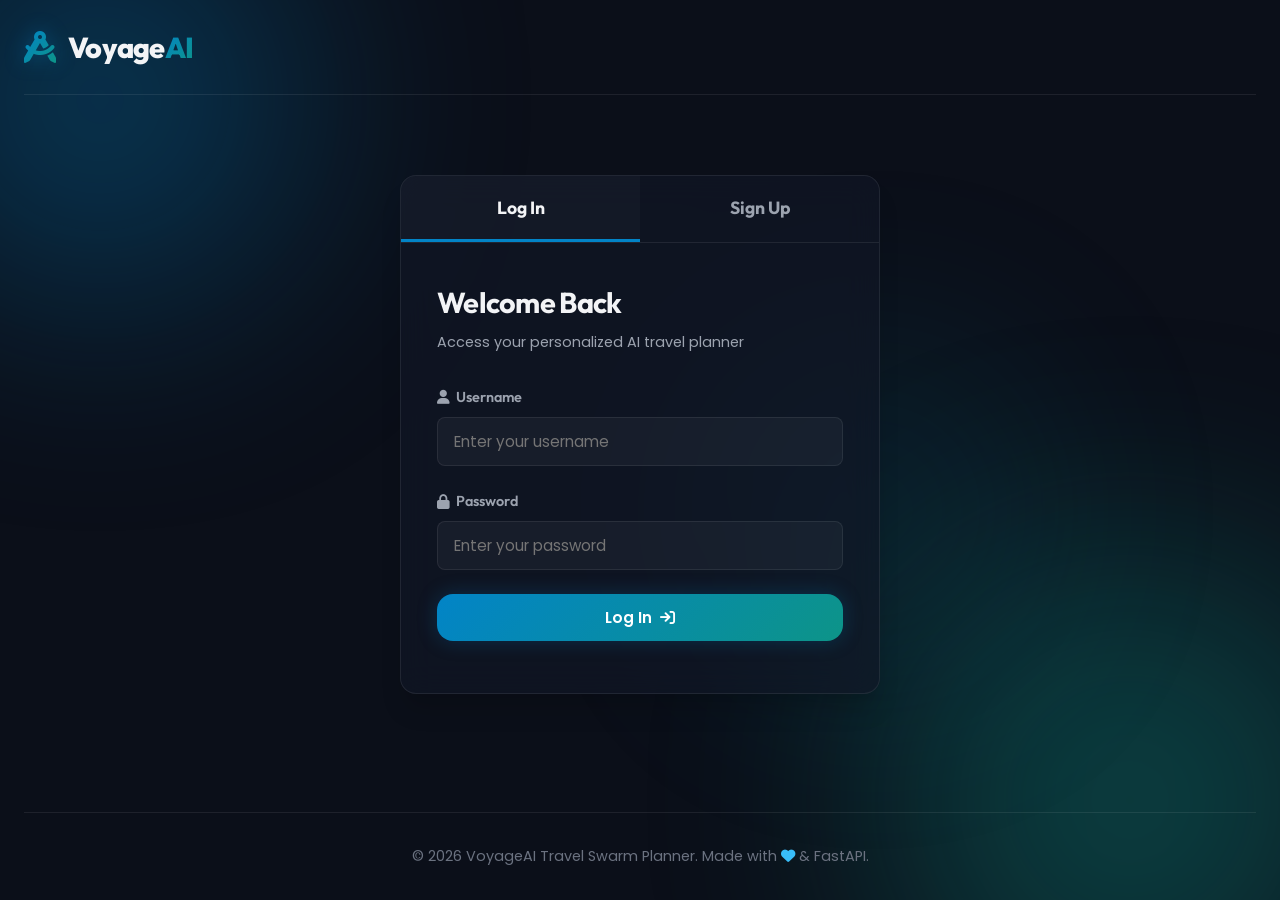
==== frontend/index.html @ 26e3f233 "Initial commit" ====
<!DOCTYPE html>
<html lang="en">
<head>
    <meta charset="UTF-8">
    <meta name="viewport" content="width=device-width, initial-scale=1.0">
    <title>AI Multi-Agent Travel Planner</title>
    <!-- Google Fonts -->
    <link rel="preconnect" href="https://fonts.googleapis.com">
    <link rel="preconnect" href="https://fonts.gstatic.com" crossorigin>
    <link href="https://fonts.googleapis.com/css2?family=Outfit:wght@300;400;500;600;700;800&family=Poppins:wght@300;400;500;600;700&display=swap" rel="stylesheet">
    <!-- FontAwesome for Premium Icons -->
    <link rel="stylesheet" href="https://cdnjs.cloudflare.com/ajax/libs/font-awesome/6.4.0/css/all.min.css">
    <!-- Custom CSS -->
    <link rel="stylesheet" href="style.css">
</head>
<body>
    <!-- Background Gradient Blurs -->
    <div class="bg-blur bg-blur-1"></div>
    <div class="bg-blur bg-blur-2"></div>
    <div class="bg-blur bg-blur-3"></div>

    <!-- Main Container -->
    <div class="app-container">
        <!-- Header -->
        <header class="app-header">
            <div class="logo">
                <i class="fa-solid fa-compass-drafting logo-icon"></i>
                <h1>Voyage<span>AI</span></h1>
            </div>
            <div class="user-profile" id="userProfile" style="display: none;">
                <span class="user-badge"><i class="fa-solid fa-user"></i> <span id="usernameDisplay">User</span></span>
                <button id="logoutBtn" class="btn btn-icon btn-logout" title="Log Out">
                    <i class="fa-solid fa-right-from-bracket"></i>
                </button>
            </div>
        </header>

        <!-- Dynamic Content Area -->
        <main class="app-main">
            <!-- ================= AUTH SCREEN ================= -->
            <section id="authSection" class="auth-card glass-panel">
                <div class="auth-header">
                    <div class="auth-tabs">
                        <button class="auth-tab active" data-tab="loginTab">Log In</button>
                        <button class="auth-tab" data-tab="signupTab">Sign Up</button>
                    </div>
                </div>

                <div class="auth-body">
                    <!-- Login Form -->
                    <form id="loginForm" class="auth-form active-form">
                        <h2>Welcome Back</h2>
                        <p>Access your personalized AI travel planner</p>
                        
                        <div class="form-group">
                            <label for="loginUsername"><i class="fa-solid fa-user"></i> Username</label>
                            <input type="text" id="loginUsername" required placeholder="Enter your username">
                        </div>
                        
                        <div class="form-group">
                            <label for="loginPassword"><i class="fa-solid fa-lock"></i> Password</label>
                            <input type="password" id="loginPassword" required placeholder="Enter your password">
                        </div>
                        
                        <button type="submit" class="btn btn-primary btn-block">
                            <span>Log In</span> <i class="fa-solid fa-arrow-right-to-bracket"></i>
                        </button>
                        <div class="auth-error" id="loginError"></div>
                    </form>

                    <!-- Signup Form -->
                    <form id="signupForm" class="auth-form">
                        <h2>Create Account</h2>
                        <p>Start generating smart multi-agent itineraries</p>
                        
                        <div class="form-group">
                            <label for="signupUsername"><i class="fa-solid fa-user"></i> Username</label>
                            <input type="text" id="signupUsername" required placeholder="Choose a username">
                        </div>
                        
                        <div class="form-group">
                            <label for="signupEmail"><i class="fa-solid fa-envelope"></i> Email Address</label>
                            <input type="email" id="signupEmail" required placeholder="you@example.com">
                        </div>
                        
                        <div class="form-group">
                            <label for="signupPassword"><i class="fa-solid fa-lock"></i> Password</label>
                            <input type="password" id="signupPassword" required placeholder="Create a strong password">
                        </div>
                        
                        <button type="submit" class="btn btn-secondary btn-block">
                            <span>Sign Up</span> <i class="fa-solid fa-user-plus"></i>
                        </button>
                        <div class="auth-error" id="signupError"></div>
                        <div class="auth-success" id="signupSuccess"></div>
                    </form>
                </div>
            </section>

            <!-- ================= DASHBOARD SCREEN ================= -->
            <section id="dashboardSection" class="dashboard-view" style="display: none;">
                <div class="dashboard-header">
                    <div>
                        <h2>Your Travel Dashboard</h2>
                        <p>Manage and explore your AI-planned trips</p>
                    </div>
                    <button id="newTripBtn" class="btn btn-primary">
                        <i class="fa-solid fa-plus"></i> Plan New Trip
                    </button>
                </div>

                <div class="trips-container">
                    <h3>Recent Trips</h3>
                    <div id="tripsList" class="trips-grid">
                        <!-- Dynamic Trip Cards will load here -->
                    </div>
                    <!-- Empty State -->
                    <div id="emptyState" class="empty-state glass-panel" style="display: none;">
                        <i class="fa-solid fa-map-location-dot empty-icon"></i>
                        <h4>No trips planned yet</h4>
                        <p>Create your first multi-agent travel plan in seconds.</p>
                        <button id="emptyStateBtn" class="btn btn-primary">Start Planning</button>
                    </div>
                </div>
            </section>

            <!-- ================= TRIP WIZARD FORM ================= -->
            <section id="wizardSection" class="wizard-view glass-panel" style="display: none;">
                <div class="wizard-header">
                    <button id="backToDashboardBtn" class="btn-back"><i class="fa-solid fa-arrow-left"></i> Back</button>
                    <h2>Design Your Perfect Trip</h2>
                    <p>Provide your details to trigger the Multi-Agent planning swarm</p>
                </div>

                <form id="tripForm" class="wizard-form">
                    <div class="form-row">
                        <div class="form-group col">
                            <label for="tripSource"><i class="fa-solid fa-plane-departure"></i> Source City</label>
                            <input type="text" id="tripSource" required placeholder="e.g. Hyderabad, New Delhi">
                        </div>
                        <div class="form-group col">
                            <label for="tripDestination"><i class="fa-solid fa-plane-arrival"></i> Destination City</label>
                            <input type="text" id="tripDestination" required placeholder="e.g. Goa, Paris, Tokyo">
                        </div>
                    </div>

                    <div class="form-row">
                        <div class="form-group col">
                            <label for="tripDate"><i class="fa-solid fa-calendar-days"></i> Departure Date</label>
                            <input type="date" id="tripDate" required min="2026-06-17">
                        </div>
                        <div class="form-group col">
                            <label for="tripDays"><i class="fa-solid fa-clock"></i> Duration (Days)</label>
                            <input type="number" id="tripDays" required min="1" max="30" value="3">
                        </div>
                    </div>

                    <div class="form-group">
                        <label for="tripBudget"><i class="fa-solid fa-indian-rupee-sign"></i> Total Budget (INR / USD)</label>
                        <input type="number" id="tripBudget" required min="1000" placeholder="e.g. 30000" value="25000">
                    </div>

                    <div class="form-group">
                        <label><i class="fa-solid fa-heart"></i> Travel Preferences</label>
                        <div class="chips-container" id="preferencesChips">
                            <div class="chip" data-val="Beaches">Beaches</div>
                            <div class="chip" data-val="Adventure">Adventure</div>
                            <div class="chip" data-val="Culture">Culture</div>
                            <div class="chip" data-val="Food">Food & Dining</div>
                            <div class="chip" data-val="Nature">Nature & Wildlife</div>
                            <div class="chip" data-val="Shopping">Shopping</div>
                            <div class="chip" data-val="Nightlife">Nightlife</div>
                            <div class="chip" data-val="Relaxation">Relaxation</div>
                            <div class="chip" data-val="History">History & Heritage</div>
                        </div>
                    </div>

                    <div class="form-group">
                        <label for="tripRequirements"><i class="fa-solid fa-circle-info"></i> Special Requests / Notes</label>
                        <textarea id="tripRequirements" rows="3" placeholder="e.g. Vegeterian food, near beach resort, child-friendly activities..."></textarea>
                    </div>

                    <button type="submit" class="btn btn-primary btn-block btn-lg">
                        <i class="fa-solid fa-wand-magic-sparkles"></i> Generate AI Plan
                    </button>
                </form>
            </section>

            <!-- ================= LOADING OVERLAY ================= -->
            <div id="loadingSection" class="loading-overlay" style="display: none;">
                <div class="loading-card glass-panel">
                    <div class="spinner-container">
                        <div class="spinner"></div>
                        <i class="fa-solid fa-brain brain-pulse"></i>
                    </div>
                    <h3 id="loadingTitle">Deploying AI Agents...</h3>
                    <p id="loadingDescription">Contacting the coordinator agent to start the planning process.</p>
                    
                    <div class="agent-steps">
                        <div class="agent-step" id="step-coord"><i class="fa-solid fa-circle-check"></i> Coordinator Swarm Ready</div>
                        <div class="agent-step" id="step-dest"><i class="fa-solid fa-spinner fa-spin"></i> Destination Agent analyzing highlights</div>
                        <div class="agent-step" id="step-weather"><i class="fa-solid fa-circle-minus"></i> Weather Agent looking up forecasts</div>
                        <div class="agent-step" id="step-hotel"><i class="fa-solid fa-circle-minus"></i> Hotel Agent sourcing stays</div>
                        <div class="agent-step" id="step-transport"><i class="fa-solid fa-circle-minus"></i> Transport Agent matching options</div>
                        <div class="agent-step" id="step-budget"><i class="fa-solid fa-circle-minus"></i> Budget Agent optimizing expenses</div>
                        <div class="agent-step" id="step-llm"><i class="fa-solid fa-circle-minus"></i> Recommendation Agent query (Groq/LLM)</div>
                    </div>
                </div>
            </div>

            <!-- ================= TRIP DETAILS SCREEN ================= -->
            <section id="detailsSection" class="details-view" style="display: none;">
                <div class="details-header glass-panel">
                    <button id="backToDashFromDetails" class="btn-back"><i class="fa-solid fa-arrow-left"></i> Dashboard</button>
                    
                    <div class="details-title-row">
                        <div>
                            <h2 id="detailsDestTitle">Goa</h2>
                            <p id="detailsMetaSubtitle"><i class="fa-solid fa-route"></i> From Hyderabad &bull; 3 Days &bull; Budget: ₹25,000</p>
                        </div>
                        <div class="highlights-box" id="destinationHighlights">
                            <!-- highlights chips -->
                        </div>
                    </div>

                    <!-- Details Navigation Tabs -->
                    <div class="details-tabs">
                        <button class="details-tab active" data-content="itineraryTab">
                            <i class="fa-solid fa-calendar-day"></i> Itinerary
                        </button>
                        <button class="details-tab" data-content="staysTransportTab">
                            <i class="fa-solid fa-hotel"></i> Stays & Transport
                        </button>
                        <button class="details-tab" data-content="weatherTab">
                            <i class="fa-solid fa-cloud-sun"></i> Weather
                        </button>
                        <button class="details-tab" data-content="budgetTab">
                            <i class="fa-solid fa-chart-pie"></i> Budget & AI Tips
                        </button>
                    </div>
                </div>

                <!-- Details Content -->
                <div class="details-content-container">
                    
                    <!-- 1. ITINERARY TAB -->
                    <div id="itineraryTab" class="tab-content active-content">
                        <div class="itinerary-timeline" id="itineraryTimeline">
                            <!-- Dynamic Day Timelines -->
                        </div>
                    </div>

                    <!-- 2. STAYS & TRANSPORT TAB -->
                    <div id="staysTransportTab" class="tab-content">
                        <div class="split-layout">
                            <!-- Stays (Hotels) -->
                            <div class="glass-panel content-card">
                                <h3><i class="fa-solid fa-hotel"></i> Curated Stays</h3>
                                <div class="hotel-list" id="hotelList">
                                    <!-- Dynamic Hotels -->
                                </div>
                            </div>
                            <!-- Transport Options -->
                            <div class="glass-panel content-card">
                                <h3><i class="fa-solid fa-plane-departure"></i> Available Flights</h3>
                                <div class="alt-transport-list" id="altTransportList" style="margin-bottom: 28px; display: flex; flex-direction: column; gap: 12px;">
                                    <!-- Alternative transport items -->
                                </div>

                                <h3><i class="fa-solid fa-thumbs-up"></i> Swarm Recommendation</h3>
                                <div class="transport-card" id="recommendedTransport" style="margin-top: 12px;">
                                    <!-- Dynamic Transport Recommendation -->
                                </div>
                            </div>
                        </div>
                    </div>

                    <!-- 3. WEATHER TAB -->
                    <div id="weatherTab" class="tab-content">
                        <div class="glass-panel content-card">
                            <h3><i class="fa-solid fa-cloud-sun"></i> Weather Forecast</h3>
                            <p class="section-desc">Real-time weather forecast details for your trip destination.</p>
                            <div class="weather-grid" id="weatherForecastGrid">
                                <!-- Dynamic weather cards -->
                            </div>

                            <div class="weather-suggestions" id="weatherSuggestions">
                                <h4><i class="fa-solid fa-circle-info"></i> Weather-Based Swarm Advice</h4>
                                <ul id="weatherSuggestionsList">
                                    <!-- suggestions list -->
                                </ul>
                            </div>
                        </div>
                    </div>

                    <!-- 4. BUDGET & AI TIPS TAB -->
                    <div id="budgetTab" class="tab-content">
                        <div class="split-layout">
                            <!-- Budget Breakdown -->
                            <div class="glass-panel content-card">
                                <h3><i class="fa-solid fa-chart-pie"></i> Expense Breakdown</h3>
                                <div class="budget-stat-row">
                                    <div class="budget-stat-box">
                                        <span class="stat-label">Total Budget</span>
                                        <span class="stat-value" id="budgetTotalVal">₹25,000</span>
                                    </div>
                                    <div class="budget-stat-box">
                                        <span class="stat-label">Estimated Cost</span>
                                        <span class="stat-value text-accent" id="budgetSpentVal">₹22,100</span>
                                    </div>
                                    <div class="budget-stat-box">
                                        <span class="stat-label">Remaining Buffer</span>
                                        <span class="stat-value text-success" id="budgetRemainingVal">₹2,900</span>
                                    </div>
                                </div>

                                <div class="budget-bars-list" id="budgetBars">
                                    <!-- Dynamic bars representing spending per category -->
                                </div>

                                <div class="budget-alert" id="budgetStatusAlert">
                                    <i class="fa-solid fa-circle-check"></i> <span id="budgetStatusText">Under Budget: Optimizations completed successfully!</span>
                                </div>
                            </div>

                            <!-- AI Recommendations & Swarm Feedback -->
                            <div class="glass-panel content-card">
                                <h3><i class="fa-solid fa-wand-magic-sparkles"></i> AI Swarm Recommendations</h3>
                                <div class="final-rec-badge" id="finalRecommendationBadge">
                                    <div class="rec-score-ring">
                                        <span class="score-num" id="finalRecScore">8.9</span>
                                        <span class="score-label">Swarm Score</span>
                                    </div>
                                    <div class="rec-details">
                                        <h4>Recommended Combination</h4>
                                        <p>Stay: <strong id="finalRecHotel">Grand Palace Resort</strong></p>
                                        <p>Transit: <strong id="finalRecTransport">Flight</strong></p>
                                    </div>
                                </div>

                                <div class="ai-tips-container">
                                    <h4><i class="fa-regular fa-lightbulb"></i> Curated Agent Recommendations</h4>
                                    <div class="ai-tips-list" id="aiRecommendationsList">
                                        <!-- Dynamic tips generated by Groq LLM -->
                                    </div>
                                </div>
                            </div>
                        </div>
                    </div>
                </div>
            </section>
        </main>

        <!-- Footer -->
        <footer class="app-footer">
            <p>&copy; 2026 VoyageAI Travel Swarm Planner. Made with <i class="fa-solid fa-heart text-accent"></i> & FastAPI.</p>
        </footer>
    </div>

    <!-- Custom JS -->
    <script src="app.js"></script>
</body>
</html>
---- frontend/style.css ----
/* ==========================================================================
   VoyageAI Custom Styling Sheet (Vanilla CSS with Premium Dark Theme)
   ========================================================================== */

:root {
    /* Color Palette */
    --bg-primary: #0b0f19;
    --bg-secondary: rgba(17, 24, 39, 0.65);
    --border-color: rgba(255, 255, 255, 0.08);
    --border-hover: rgba(255, 255, 255, 0.15);
    
    --text-primary: #f3f4f6;
    --text-secondary: #9ca3af;
    --text-muted: #6b7280;
    
    /* Brand Gradients & Accents */
    --accent: #0284c7; /* Sea Blue */
    --accent-light: #38bdf8;
    --accent-gradient: linear-gradient(135deg, #0284c7 0%, #0d9488 100%);
    --accent-glow: 0 0 20px rgba(2, 132, 199, 0.25);
    
    --success: #10b981;
    --success-light: rgba(16, 185, 129, 0.15);
    --warning: #f59e0b;
    --danger: #ef4444;
    
    /* Shadows & Radii */
    --radius-sm: 8px;
    --radius-md: 16px;
    --radius-lg: 24px;
    --radius-round: 50px;
    --shadow-sm: 0 4px 6px -1px rgba(0, 0, 0, 0.1), 0 2px 4px -1px rgba(0, 0, 0, 0.06);
    --shadow-md: 0 10px 15px -3px rgba(0, 0, 0, 0.1), 0 4px 6px -2px rgba(0, 0, 0, 0.05);
    --shadow-lg: 0 20px 25px -5px rgba(0, 0, 0, 0.15), 0 10px 10px -5px rgba(0, 0, 0, 0.04);
}

/* ================= Reset & Global Defaults ================= */
* {
    box-sizing: border-box;
    margin: 0;
    padding: 0;
}

body {
    font-family: 'Poppins', 'Outfit', system-ui, -apple-system, sans-serif;
    background-color: var(--bg-primary);
    color: var(--text-primary);
    min-height: 100vh;
    overflow-x: hidden;
    position: relative;
    line-height: 1.6;
}

/* Background Blur Blobs */
.bg-blur {
    position: fixed;
    border-radius: 50%;
    filter: blur(120px);
    z-index: -1;
    opacity: 0.35;
    pointer-events: none;
}

.bg-blur-1 {
    width: 400px;
    height: 400px;
    background: #0284c7;
    top: -100px;
    left: -100px;
}

.bg-blur-2 {
    width: 500px;
    height: 500px;
    background: #0d9488;
    bottom: -150px;
    right: -100px;
}

.bg-blur-3 {
    width: 300px;
    height: 300px;
    background: #06b6d4;
    top: 40%;
    right: 20%;
    opacity: 0.15;
}

/* ================= Typography & Links ================= */
h1, h2, h3, h4, h5, h6 {
    font-family: 'Outfit', sans-serif;
    font-weight: 700;
    letter-spacing: -0.025em;
}

a {
    color: var(--accent-light);
    text-decoration: none;
    transition: color 0.2s ease;
}

a:hover {
    color: #a855f7;
}

/* ================= Layout & Container ================= */
.app-container {
    display: flex;
    flex-direction: column;
    min-height: 100vh;
    max-width: 1280px;
    margin: 0 auto;
    padding: 0 24px;
}

.app-header {
    display: flex;
    justify-content: space-between;
    align-items: center;
    padding: 24px 0;
    border-bottom: 1px solid var(--border-color);
}

.app-main {
    flex: 1;
    padding: 40px 0;
    display: flex;
    justify-content: center;
    align-items: flex-start;
}

.app-footer {
    padding: 32px 0;
    text-align: center;
    border-top: 1px solid var(--border-color);
    color: var(--text-muted);
    font-size: 0.9rem;
}

/* Logo Design */
.logo {
    display: flex;
    align-items: center;
    gap: 12px;
}

.logo-icon {
    font-size: 2rem;
    background: var(--accent-gradient);
    -webkit-background-clip: text;
    -webkit-text-fill-color: transparent;
    filter: drop-shadow(0 0 10px rgba(2, 132, 199, 0.4));
}

.logo h1 {
    font-size: 1.8rem;
    font-weight: 800;
    color: var(--text-primary);
}

.logo span {
    background: var(--accent-gradient);
    -webkit-background-clip: text;
    -webkit-text-fill-color: transparent;
}

/* ================= UI Components ================= */

/* Glass Panel Utility */
.glass-panel {
    background: var(--bg-secondary);
    backdrop-filter: blur(16px);
    -webkit-backdrop-filter: blur(16px);
    border: 1px solid var(--border-color);
    border-radius: var(--radius-md);
    box-shadow: var(--shadow-lg);
    transition: border-color 0.3s ease, box-shadow 0.3s ease;
}

.glass-panel:hover {
    border-color: var(--border-hover);
}

/* Buttons */
.btn {
    display: inline-flex;
    align-items: center;
    justify-content: center;
    gap: 8px;
    font-family: 'Poppins', sans-serif;
    font-weight: 600;
    font-size: 0.95rem;
    padding: 12px 24px;
    border-radius: var(--radius-md);
    border: none;
    cursor: pointer;
    transition: all 0.3s cubic-bezier(0.4, 0, 0.2, 1);
    color: #fff;
}

.btn-primary {
    background: var(--accent-gradient);
    box-shadow: var(--accent-glow);
}

.btn-primary:hover {
    transform: translateY(-2px);
    box-shadow: 0 0 25px rgba(2, 132, 199, 0.4);
}

.btn-secondary {
    background: rgba(255, 255, 255, 0.08);
    border: 1px solid var(--border-color);
}

.btn-secondary:hover {
    background: rgba(255, 255, 255, 0.15);
    border-color: var(--border-hover);
    transform: translateY(-2px);
}

.btn-block {
    width: 100%;
}

.btn-lg {
    padding: 16px 32px;
    font-size: 1.05rem;
}

.btn-icon {
    width: 42px;
    height: 42px;
    padding: 0;
    border-radius: var(--radius-round);
}

.btn-logout {
    background: rgba(239, 68, 68, 0.15);
    color: var(--danger);
    border: 1px solid rgba(239, 68, 68, 0.2);
}

.btn-logout:hover {
    background: var(--danger);
    color: #fff;
    transform: scale(1.05);
}

.btn-back {
    display: inline-flex;
    align-items: center;
    gap: 8px;
    background: none;
    border: none;
    color: var(--text-secondary);
    font-weight: 500;
    cursor: pointer;
    font-size: 0.95rem;
    transition: color 0.2s ease, transform 0.2s ease;
    margin-bottom: 16px;
}

.btn-back:hover {
    color: var(--text-primary);
    transform: translateX(-4px);
}

/* Form Controls */
.form-group {
    margin-bottom: 24px;
    display: flex;
    flex-direction: column;
    gap: 8px;
}

.form-row {
    display: flex;
    gap: 20px;
}

.form-group.col {
    flex: 1;
}

label {
    font-family: 'Outfit', sans-serif;
    font-size: 0.9rem;
    font-weight: 600;
    color: var(--text-secondary);
    display: flex;
    align-items: center;
    gap: 6px;
}

input[type="text"],
input[type="email"],
input[type="password"],
input[type="number"],
input[type="date"],
textarea {
    background: rgba(255, 255, 255, 0.04);
    border: 1px solid var(--border-color);
    border-radius: var(--radius-sm);
    color: var(--text-primary);
    padding: 12px 16px;
    font-family: 'Poppins', sans-serif;
    font-size: 0.95rem;
    transition: all 0.2s ease;
    outline: none;
}

input:focus,
textarea:focus {
    background: rgba(255, 255, 255, 0.07);
    border-color: var(--accent-light);
    box-shadow: 0 0 10px rgba(99, 102, 241, 0.15);
}

/* Chips Selection (Preferences) */
.chips-container {
    display: flex;
    flex-wrap: wrap;
    gap: 10px;
    margin-top: 6px;
}

.chip {
    padding: 8px 18px;
    border-radius: var(--radius-round);
    background: rgba(255, 255, 255, 0.05);
    border: 1px solid var(--border-color);
    font-size: 0.85rem;
    font-weight: 500;
    color: var(--text-secondary);
    cursor: pointer;
    transition: all 0.2s cubic-bezier(0.4, 0, 0.2, 1);
}

.chip:hover {
    background: rgba(255, 255, 255, 0.1);
    color: var(--text-primary);
    border-color: var(--border-hover);
}

.chip.selected {
    background: var(--accent);
    color: #fff;
    border-color: var(--accent-light);
    box-shadow: 0 4px 10px rgba(2, 132, 199, 0.3);
}

/* ================= User Profile badge ================= */
.user-profile {
    display: flex;
    align-items: center;
    gap: 16px;
}

.user-badge {
    background: rgba(255, 255, 255, 0.06);
    border: 1px solid var(--border-color);
    padding: 8px 16px;
    border-radius: var(--radius-round);
    font-size: 0.9rem;
    font-weight: 600;
    color: var(--accent-light);
}

/* ================= 1. Auth Page Section ================= */
.auth-card {
    width: 100%;
    max-width: 480px;
    margin: 40px auto;
    overflow: hidden;
}

.auth-header {
    border-bottom: 1px solid var(--border-color);
}

.auth-tabs {
    display: flex;
}

.auth-tab {
    flex: 1;
    padding: 20px;
    background: none;
    border: none;
    color: var(--text-secondary);
    font-family: 'Outfit', sans-serif;
    font-weight: 700;
    font-size: 1.1rem;
    cursor: pointer;
    transition: all 0.3s ease;
    text-align: center;
    border-bottom: 3px solid transparent;
}

.auth-tab.active {
    color: var(--text-primary);
    border-bottom-color: var(--accent);
    background: rgba(255, 255, 255, 0.02);
}

.auth-body {
    padding: 36px;
}

.auth-form {
    display: none;
}

.auth-form.active-form {
    display: flex;
    flex-direction: column;
}

.auth-form h2 {
    font-size: 1.8rem;
    margin-bottom: 6px;
}

.auth-form p {
    color: var(--text-secondary);
    margin-bottom: 32px;
    font-size: 0.9rem;
}

.auth-error {
    color: var(--danger);
    font-size: 0.85rem;
    margin-top: 16px;
    text-align: center;
    font-weight: 500;
}

.auth-success {
    color: var(--success);
    font-size: 0.85rem;
    margin-top: 16px;
    text-align: center;
    font-weight: 500;
}

/* ================= 2. Dashboard Section ================= */
.dashboard-view {
    width: 100%;
}

.dashboard-header {
    display: flex;
    justify-content: space-between;
    align-items: center;
    margin-bottom: 40px;
}

.dashboard-header h2 {
    font-size: 2.2rem;
    margin-bottom: 6px;
}

.dashboard-header p {
    color: var(--text-secondary);
}

.trips-container h3 {
    font-size: 1.3rem;
    margin-bottom: 20px;
    color: var(--text-primary);
}

.trips-grid {
    display: grid;
    grid-template-columns: repeat(auto-fill, minmax(320px, 1fr));
    gap: 24px;
}

/* Trip Summary Card */
.trip-card {
    display: flex;
    flex-direction: column;
    justify-content: space-between;
    height: 240px;
    padding: 24px;
    position: relative;
    cursor: pointer;
}

.trip-card-header {
    display: flex;
    justify-content: space-between;
    align-items: flex-start;
}

.trip-dest {
    font-size: 1.5rem;
    font-weight: 700;
}

.trip-dates {
    font-size: 0.85rem;
    color: var(--text-secondary);
    margin-top: 4px;
}

.trip-badge {
    background: rgba(99, 102, 241, 0.15);
    color: var(--accent-light);
    border: 1px solid rgba(99, 102, 241, 0.2);
    padding: 4px 10px;
    border-radius: var(--radius-round);
    font-size: 0.75rem;
    font-weight: 600;
}

.trip-card-footer {
    display: flex;
    justify-content: space-between;
    align-items: center;
    border-top: 1px solid var(--border-color);
    padding-top: 16px;
    margin-top: auto;
}

.trip-budget-info {
    display: flex;
    flex-direction: column;
}

.trip-budget-label {
    font-size: 0.75rem;
    color: var(--text-muted);
}

.trip-budget-val {
    font-weight: 700;
    font-size: 1.1rem;
    color: var(--text-primary);
}

.trip-go-btn {
    width: 36px;
    height: 36px;
    background: rgba(255, 255, 255, 0.05);
    border: 1px solid var(--border-color);
    border-radius: var(--radius-round);
    display: flex;
    align-items: center;
    justify-content: center;
    transition: all 0.2s ease;
}

.trip-card:hover .trip-go-btn {
    background: var(--accent);
    color: #fff;
    border-color: var(--accent-light);
    transform: translateX(4px);
}

/* Empty State */
.empty-state {
    text-align: center;
    padding: 80px 40px;
    display: flex;
    flex-direction: column;
    align-items: center;
    gap: 16px;
    max-width: 500px;
    margin: 40px auto;
}

.empty-icon {
    font-size: 4rem;
    color: var(--text-muted);
    background: linear-gradient(135deg, rgba(255,255,255,0.05) 0%, rgba(255,255,255,0) 100%);
    padding: 24px;
    border-radius: var(--radius-round);
}

.empty-state h4 {
    font-size: 1.4rem;
}

.empty-state p {
    color: var(--text-secondary);
    margin-bottom: 12px;
}

/* ================= 3. Wizard Section ================= */
.wizard-view {
    width: 100%;
    max-width: 760px;
    margin: 0 auto;
    padding: 40px;
}

.wizard-header {
    margin-bottom: 36px;
}

.wizard-header h2 {
    font-size: 2rem;
    margin-top: 8px;
    margin-bottom: 6px;
}

.wizard-header p {
    color: var(--text-secondary);
}

/* ================= 4. Loading Overlay ================= */
.loading-overlay {
    position: fixed;
    top: 0;
    left: 0;
    width: 100%;
    height: 100%;
    background: rgba(11, 15, 25, 0.85);
    backdrop-filter: blur(12px);
    z-index: 1000;
    display: flex;
    align-items: center;
    justify-content: center;
}

.loading-card {
    width: 90%;
    max-width: 520px;
    padding: 40px;
    text-align: center;
}

.spinner-container {
    position: relative;
    width: 80px;
    height: 80px;
    margin: 0 auto 24px auto;
}

.spinner {
    width: 80px;
    height: 80px;
    border: 4px dashed var(--accent);
    border-top: 4px solid transparent;
    border-radius: 50%;
    animation: spin 3s linear infinite;
}

.brain-pulse {
    position: absolute;
    top: 50%;
    left: 50%;
    transform: translate(-50%, -50%);
    font-size: 2.2rem;
    background: var(--accent-gradient);
    -webkit-background-clip: text;
    -webkit-text-fill-color: transparent;
    animation: pulse 1.5s ease-in-out infinite;
}

.loading-card h3 {
    font-size: 1.6rem;
    margin-bottom: 8px;
}

.loading-card p {
    color: var(--text-secondary);
    margin-bottom: 32px;
    font-size: 0.95rem;
}

.agent-steps {
    text-align: left;
    display: flex;
    flex-direction: column;
    gap: 12px;
    max-width: 380px;
    margin: 0 auto;
}

.agent-step {
    display: flex;
    align-items: center;
    gap: 12px;
    font-size: 0.9rem;
    color: var(--text-muted);
}

.agent-step i {
    width: 18px;
}

.agent-step .fa-circle-check {
    color: var(--success);
}

.agent-step .fa-spin {
    color: var(--accent-light);
}

.agent-step .fa-circle-minus {
    color: var(--text-muted);
}

@keyframes spin {
    0% { transform: rotate(0deg); }
    100% { transform: rotate(360deg); }
}

@keyframes pulse {
    0%, 100% { transform: translate(-50%, -50%) scale(1); opacity: 0.7; }
    50% { transform: translate(-50%, -50%) scale(1.15); opacity: 1; }
}

/* ================= 5. Trip Details Section ================= */
.details-view {
    width: 100%;
}

.details-header {
    padding: 32px;
    margin-bottom: 32px;
}

.details-title-row {
    display: flex;
    justify-content: space-between;
    align-items: flex-end;
    margin-bottom: 28px;
    flex-wrap: wrap;
    gap: 16px;
}

.details-title-row h2 {
    font-size: 2.6rem;
    margin-bottom: 4px;
}

.details-title-row p {
    font-size: 1.1rem;
    color: var(--text-secondary);
}

.highlights-box {
    display: flex;
    flex-wrap: wrap;
    gap: 8px;
}

.highlight-tag {
    background: rgba(255, 255, 255, 0.05);
    border: 1px solid var(--border-color);
    padding: 6px 14px;
    border-radius: var(--radius-round);
    font-size: 0.8rem;
    font-weight: 500;
}

/* Details Tabs Navigation */
.details-tabs {
    display: flex;
    gap: 12px;
    border-top: 1px solid var(--border-color);
    padding-top: 20px;
    overflow-x: auto;
}

.details-tab {
    background: none;
    border: none;
    padding: 10px 20px;
    border-radius: var(--radius-sm);
    color: var(--text-secondary);
    font-family: 'Outfit', sans-serif;
    font-weight: 600;
    cursor: pointer;
    font-size: 0.95rem;
    display: flex;
    align-items: center;
    gap: 8px;
    white-space: nowrap;
    transition: all 0.2s ease;
}

.details-tab:hover {
    background: rgba(255, 255, 255, 0.04);
    color: var(--text-primary);
}

.details-tab.active {
    background: rgba(2, 132, 199, 0.12);
    color: var(--accent-light);
    border: 1px solid rgba(2, 132, 199, 0.2);
}

/* Tab Content Visibility */
.tab-content {
    display: none;
}

.tab-content.active-content {
    display: block;
}

/* Content cards */
.content-card {
    padding: 32px;
    margin-bottom: 24px;
}

.content-card h3 {
    font-size: 1.5rem;
    margin-bottom: 16px;
    color: var(--text-primary);
    display: flex;
    align-items: center;
    gap: 10px;
}

.content-card h3 i {
    color: var(--accent-light);
}

.section-desc {
    color: var(--text-secondary);
    margin-bottom: 24px;
    font-size: 0.95rem;
}

/* Split Layout Utilities */
.split-layout {
    display: grid;
    grid-template-columns: 1.1fr 0.9fr;
    gap: 32px;
}

@media (max-width: 900px) {
    .split-layout {
        grid-template-columns: 1fr;
    }
}

/* --- A. ITINERARY ELEMENTS --- */
.itinerary-timeline {
    position: relative;
    padding-left: 28px;
    margin-left: 10px;
    border-left: 2px dashed rgba(255, 255, 255, 0.1);
}

.day-section {
    position: relative;
    margin-bottom: 48px;
}

.day-marker {
    position: absolute;
    left: -46px;
    top: 0;
    width: 34px;
    height: 34px;
    border-radius: var(--radius-round);
    background: var(--accent-gradient);
    display: flex;
    align-items: center;
    justify-content: center;
    font-weight: 700;
    font-size: 0.95rem;
    box-shadow: 0 0 10px rgba(2, 132, 199, 0.4);
}

.day-content-card {
    padding: 24px;
}

.day-header {
    display: flex;
    justify-content: space-between;
    align-items: center;
    border-bottom: 1px solid var(--border-color);
    padding-bottom: 16px;
    margin-bottom: 20px;
}

.day-header h4 {
    font-size: 1.3rem;
}

.day-cost {
    font-size: 0.85rem;
    color: var(--text-secondary);
    background: rgba(255, 255, 255, 0.05);
    padding: 4px 12px;
    border-radius: var(--radius-round);
}

.time-slots {
    display: grid;
    grid-template-columns: repeat(auto-fit, minmax(200px, 1fr));
    gap: 20px;
}

.time-slot {
    background: rgba(255, 255, 255, 0.02);
    border: 1px solid var(--border-color);
    border-radius: var(--radius-sm);
    padding: 16px;
}

.time-slot-label {
    font-size: 0.75rem;
    font-weight: 700;
    color: var(--accent-light);
    text-transform: uppercase;
    letter-spacing: 0.05em;
    margin-bottom: 8px;
    display: flex;
    align-items: center;
    gap: 6px;
}

.time-slot-text {
    font-size: 0.9rem;
    color: var(--text-primary);
}

/* --- B. HOTELS & TRANSIT ELEMENTS --- */
.hotel-list {
    display: flex;
    flex-direction: column;
    gap: 20px;
}

.hotel-card {
    display: flex;
    justify-content: space-between;
    align-items: center;
    padding: 20px;
    background: rgba(255, 255, 255, 0.02);
    border: 1px solid var(--border-color);
    border-radius: var(--radius-md);
    flex-wrap: wrap;
    gap: 16px;
}

.hotel-info h4 {
    font-size: 1.2rem;
    margin-bottom: 4px;
}

.hotel-meta {
    font-size: 0.85rem;
    color: var(--text-secondary);
    display: flex;
    align-items: center;
    gap: 12px;
    margin-bottom: 8px;
}

.hotel-rating {
    color: var(--warning);
}

.hotel-amenities {
    display: flex;
    flex-wrap: wrap;
    gap: 6px;
}

.amenity-badge {
    background: rgba(255, 255, 255, 0.04);
    font-size: 0.75rem;
    padding: 2px 8px;
    border-radius: var(--radius-sm);
    color: var(--text-secondary);
}

.hotel-price-box {
    text-align: right;
}

.hotel-cost {
    font-size: 1.4rem;
    font-weight: 700;
}

.hotel-nightly {
    font-size: 0.85rem;
    color: var(--text-muted);
}

/* Transport elements */
.transport-card {
    background: rgba(2, 132, 199, 0.06);
    border: 1px solid rgba(2, 132, 199, 0.15);
    border-radius: var(--radius-md);
    padding: 24px;
    margin-bottom: 24px;
}

.rec-title-badge {
    background: var(--success-light);
    color: var(--success);
    font-size: 0.75rem;
    font-weight: 700;
    padding: 4px 10px;
    border-radius: var(--radius-round);
    display: inline-block;
    margin-bottom: 12px;
}

.trans-main-row {
    display: flex;
    justify-content: space-between;
    align-items: center;
    margin-bottom: 16px;
}

.trans-mode {
    font-size: 1.4rem;
    font-weight: 700;
    display: flex;
    align-items: center;
    gap: 10px;
}

.trans-mode i {
    color: var(--accent-light);
}

.trans-cost {
    font-size: 1.4rem;
    font-weight: 700;
}

.trans-details {
    display: grid;
    grid-template-columns: 1fr 1fr;
    gap: 12px;
    background: rgba(255, 255, 255, 0.02);
    padding: 12px 16px;
    border-radius: var(--radius-sm);
    font-size: 0.85rem;
    color: var(--text-secondary);
    margin-bottom: 16px;
}

.trans-reason {
    font-size: 0.85rem;
    color: var(--text-secondary);
    border-left: 2px solid var(--accent);
    padding-left: 12px;
    font-style: italic;
}

.sub-section-title {
    font-size: 1.1rem;
    margin-bottom: 12px;
    color: var(--text-secondary);
}

.alt-transport-list {
    display: flex;
    flex-direction: column;
    gap: 12px;
}

.alt-trans-item {
    display: flex;
    justify-content: space-between;
    padding: 12px 16px;
    background: rgba(255, 255, 255, 0.02);
    border: 1px solid var(--border-color);
    border-radius: var(--radius-sm);
    font-size: 0.9rem;
}

.alt-trans-mode {
    font-weight: 600;
    display: flex;
    align-items: center;
    gap: 8px;
}

/* --- C. WEATHER ELEMENTS --- */
.weather-grid {
    display: grid;
    grid-template-columns: repeat(auto-fit, minmax(130px, 1fr));
    gap: 16px;
    margin-bottom: 32px;
}

.weather-card {
    text-align: center;
    padding: 20px 12px;
    background: rgba(255, 255, 255, 0.02);
    border: 1px solid var(--border-color);
    border-radius: var(--radius-md);
}

.weather-date {
    font-size: 0.75rem;
    color: var(--text-muted);
}

.weather-day {
    font-weight: 700;
    font-size: 1rem;
    margin: 4px 0 10px 0;
}

.weather-icon {
    font-size: 1.8rem;
    color: var(--accent-light);
    margin-bottom: 10px;
}

.weather-temp {
    font-weight: 700;
    font-size: 1.1rem;
    color: var(--text-primary);
}

.weather-cond {
    font-size: 0.8rem;
    color: var(--text-secondary);
    margin-top: 2px;
}

.weather-suggestions {
    background: rgba(255, 255, 255, 0.02);
    border: 1px solid var(--border-color);
    padding: 24px;
    border-radius: var(--radius-md);
}

.weather-suggestions h4 {
    margin-bottom: 12px;
    display: flex;
    align-items: center;
    gap: 8px;
}

.weather-suggestions ul {
    list-style-position: inside;
    display: flex;
    flex-direction: column;
    gap: 8px;
    color: var(--text-secondary);
    font-size: 0.9rem;
}

/* --- D. BUDGET & AI DETAILS --- */
.budget-stat-row {
    display: grid;
    grid-template-columns: repeat(3, 1fr);
    gap: 16px;
    margin-bottom: 32px;
}

.budget-stat-box {
    background: rgba(255, 255, 255, 0.02);
    border: 1px solid var(--border-color);
    border-radius: var(--radius-md);
    padding: 16px;
    text-align: center;
}

.stat-label {
    font-size: 0.75rem;
    color: var(--text-muted);
    text-transform: uppercase;
    font-weight: 600;
}

.stat-value {
    display: block;
    font-size: 1.3rem;
    font-weight: 800;
    margin-top: 4px;
}

.text-accent { color: var(--accent-light); }
.text-success { color: var(--success); }

.budget-bars-list {
    display: flex;
    flex-direction: column;
    gap: 16px;
    margin-bottom: 32px;
}

.budget-bar-item {
    display: flex;
    flex-direction: column;
    gap: 6px;
}

.bar-labels {
    display: flex;
    justify-content: space-between;
    font-size: 0.85rem;
}

.bar-cat { font-weight: 500; }
.bar-val { color: var(--text-secondary); }

.bar-bg {
    height: 8px;
    background: rgba(255, 255, 255, 0.06);
    border-radius: var(--radius-round);
    overflow: hidden;
}

.bar-fill {
    height: 100%;
    background: var(--accent-gradient);
    border-radius: var(--radius-round);
}

.budget-alert {
    display: flex;
    align-items: center;
    gap: 12px;
    background: var(--success-light);
    color: var(--success);
    border: 1px solid rgba(16, 185, 129, 0.2);
    padding: 16px;
    border-radius: var(--radius-sm);
    font-size: 0.9rem;
    font-weight: 500;
}

.final-rec-badge {
    background: rgba(2, 132, 199, 0.06);
    border: 1px solid rgba(2, 132, 199, 0.15);
    border-radius: var(--radius-md);
    padding: 20px;
    display: flex;
    align-items: center;
    gap: 20px;
    margin-bottom: 32px;
}

.rec-score-ring {
    width: 64px;
    height: 64px;
    border-radius: var(--radius-round);
    border: 3px solid var(--accent);
    display: flex;
    flex-direction: column;
    align-items: center;
    justify-content: center;
    box-shadow: var(--accent-glow);
}

.score-num {
    font-size: 1.3rem;
    font-weight: 800;
}

.score-label {
    font-size: 0.55rem;
    text-transform: uppercase;
    color: var(--text-muted);
}

.rec-details h4 {
    font-size: 1.05rem;
    color: var(--accent-light);
}

.rec-details p {
    font-size: 0.85rem;
    color: var(--text-secondary);
}

.ai-tips-container h4 {
    margin-bottom: 16px;
    display: flex;
    align-items: center;
    gap: 8px;
}

.ai-tips-list {
    display: flex;
    flex-direction: column;
    gap: 14px;
}

.ai-tip-item {
    display: flex;
    gap: 12px;
    align-items: flex-start;
    background: rgba(255, 255, 255, 0.02);
    padding: 16px;
    border-radius: var(--radius-sm);
    font-size: 0.9rem;
    line-height: 1.5;
    border-left: 2px solid var(--accent);
}

.ai-tip-item i {
    color: var(--accent);
    margin-top: 3px;
}

/* Scrollbar customizations */
::-webkit-scrollbar {
    width: 8px;
    height: 8px;
}

::-webkit-scrollbar-track {
    background: var(--bg-primary);
}

::-webkit-scrollbar-thumb {
    background: rgba(255, 255, 255, 0.1);
    border-radius: var(--radius-round);
}

::-webkit-scrollbar-thumb:hover {
    background: rgba(255, 255, 255, 0.2);
}
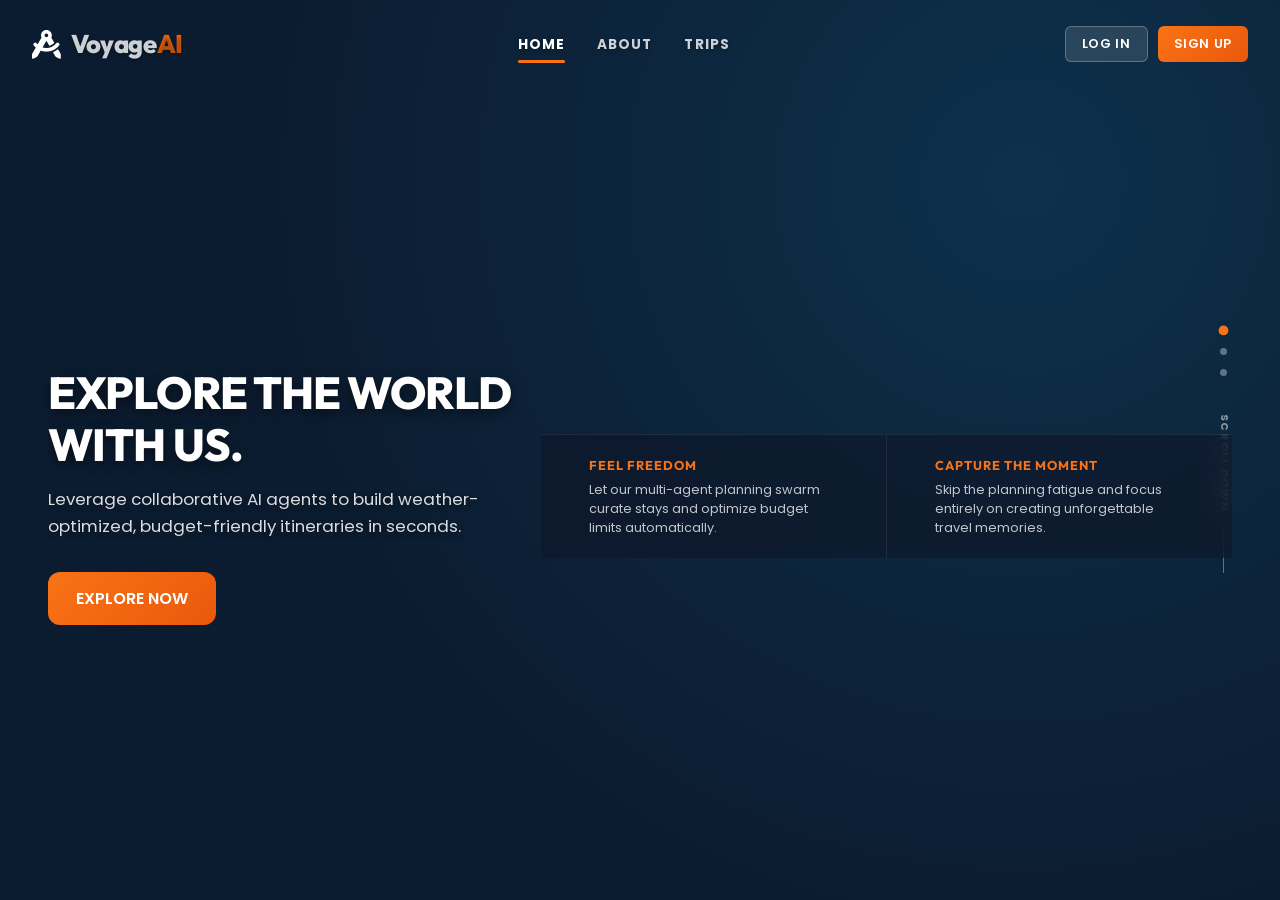
==== commit 74b1fea0: "Full project" ====
--- a/frontend/index.html
+++ b/frontend/index.html
@@ -3,17 +3,17 @@
 <head>
     <meta charset="UTF-8">
     <meta name="viewport" content="width=device-width, initial-scale=1.0">
-    <title>AI Multi-Agent Travel Planner</title>
+    <title>VoyageAI Tours — AI Multi-Agent Travel Planner</title>
     <!-- Google Fonts -->
     <link rel="preconnect" href="https://fonts.googleapis.com">
     <link rel="preconnect" href="https://fonts.gstatic.com" crossorigin>
-    <link href="https://fonts.googleapis.com/css2?family=Outfit:wght@300;400;500;600;700;800&family=Poppins:wght@300;400;500;600;700&display=swap" rel="stylesheet">
+    <link href="https://fonts.googleapis.com/css2?family=Outfit:wght@300;400;500;600;700;800&family=Poppins:wght@300;400;500;600;700&family=Playfair+Display:ital,wght@1,400;1,700&display=swap" rel="stylesheet">
     <!-- FontAwesome for Premium Icons -->
     <link rel="stylesheet" href="https://cdnjs.cloudflare.com/ajax/libs/font-awesome/6.4.0/css/all.min.css">
     <!-- Custom CSS -->
-    <link rel="stylesheet" href="style.css">
+    <link rel="stylesheet" href="style.css?v=1.0.10">
 </head>
-<body>
+<body class="home-page">
     <!-- Background Gradient Blurs -->
     <div class="bg-blur bg-blur-1"></div>
     <div class="bg-blur bg-blur-2"></div>
@@ -23,341 +23,197 @@
     <div class="app-container">
         <!-- Header -->
         <header class="app-header">
-            <div class="logo">
+            <div class="logo" onclick="location.href='index.html'">
                 <i class="fa-solid fa-compass-drafting logo-icon"></i>
                 <h1>Voyage<span>AI</span></h1>
             </div>
-            <div class="user-profile" id="userProfile" style="display: none;">
-                <span class="user-badge"><i class="fa-solid fa-user"></i> <span id="usernameDisplay">User</span></span>
-                <button id="logoutBtn" class="btn btn-icon btn-logout" title="Log Out">
-                    <i class="fa-solid fa-right-from-bracket"></i>
-                </button>
+            
+            <nav class="nav-links" id="landingNav">
+                <a href="index.html" class="nav-link active">HOME</a>
+                <a href="about.html" class="nav-link">ABOUT</a>
+                <a href="trips.html" class="nav-link">TRIPS</a>
+                <a href="dashboard.html" class="nav-link" id="navDashLink" style="display: none;">DASHBOARD</a>
+            </nav>
+
+            <div class="header-actions">
+                <div class="anonymous-actions" id="anonActions">
+                    <button class="btn btn-secondary btn-sm" id="navLoginBtn">LOG IN</button>
+                    <button class="btn btn-primary btn-sm btn-orange" id="navSignupBtn">SIGN UP</button>
+                </div>
+                <div class="user-profile" id="userProfile" style="display: none;">
+                    <span class="user-badge" id="navUserBadge" onclick="location.href='dashboard.html'" style="cursor: pointer;"><i class="fa-solid fa-user"></i> <span id="usernameDisplay">User</span></span>
+                    <button id="logoutBtn" class="btn btn-icon btn-logout" title="Log Out">
+                        <i class="fa-solid fa-right-from-bracket"></i>
+                    </button>
+                </div>
             </div>
         </header>
 
-        <!-- Dynamic Content Area -->
+        <!-- Main Content -->
         <main class="app-main">
-            <!-- ================= AUTH SCREEN ================= -->
-            <section id="authSection" class="auth-card glass-panel">
-                <div class="auth-header">
-                    <div class="auth-tabs">
-                        <button class="auth-tab active" data-tab="loginTab">Log In</button>
-                        <button class="auth-tab" data-tab="signupTab">Sign Up</button>
-                    </div>
-                </div>
-
-                <div class="auth-body">
-                    <!-- Login Form -->
-                    <form id="loginForm" class="auth-form active-form">
-                        <h2>Welcome Back</h2>
-                        <p>Access your personalized AI travel planner</p>
-                        
-                        <div class="form-group">
-                            <label for="loginUsername"><i class="fa-solid fa-user"></i> Username</label>
-                            <input type="text" id="loginUsername" required placeholder="Enter your username">
-                        </div>
-                        
-                        <div class="form-group">
-                            <label for="loginPassword"><i class="fa-solid fa-lock"></i> Password</label>
-                            <input type="password" id="loginPassword" required placeholder="Enter your password">
-                        </div>
-                        
-                        <button type="submit" class="btn btn-primary btn-block">
-                            <span>Log In</span> <i class="fa-solid fa-arrow-right-to-bracket"></i>
-                        </button>
-                        <div class="auth-error" id="loginError"></div>
-                    </form>
-
-                    <!-- Signup Form -->
-                    <form id="signupForm" class="auth-form">
-                        <h2>Create Account</h2>
-                        <p>Start generating smart multi-agent itineraries</p>
-                        
-                        <div class="form-group">
-                            <label for="signupUsername"><i class="fa-solid fa-user"></i> Username</label>
-                            <input type="text" id="signupUsername" required placeholder="Choose a username">
-                        </div>
-                        
-                        <div class="form-group">
-                            <label for="signupEmail"><i class="fa-solid fa-envelope"></i> Email Address</label>
-                            <input type="email" id="signupEmail" required placeholder="you@example.com">
-                        </div>
-                        
-                        <div class="form-group">
-                            <label for="signupPassword"><i class="fa-solid fa-lock"></i> Password</label>
-                            <input type="password" id="signupPassword" required placeholder="Create a strong password">
-                        </div>
-                        
-                        <button type="submit" class="btn btn-secondary btn-block">
-                            <span>Sign Up</span> <i class="fa-solid fa-user-plus"></i>
-                        </button>
-                        <div class="auth-error" id="signupError"></div>
-                        <div class="auth-success" id="signupSuccess"></div>
-                    </form>
-                </div>
-            </section>
-
-            <!-- ================= DASHBOARD SCREEN ================= -->
-            <section id="dashboardSection" class="dashboard-view" style="display: none;">
-                <div class="dashboard-header">
-                    <div>
-                        <h2>Your Travel Dashboard</h2>
-                        <p>Manage and explore your AI-planned trips</p>
-                    </div>
-                    <button id="newTripBtn" class="btn btn-primary">
-                        <i class="fa-solid fa-plus"></i> Plan New Trip
-                    </button>
-                </div>
-
-                <div class="trips-container">
-                    <h3>Recent Trips</h3>
-                    <div id="tripsList" class="trips-grid">
-                        <!-- Dynamic Trip Cards will load here -->
-                    </div>
-                    <!-- Empty State -->
-                    <div id="emptyState" class="empty-state glass-panel" style="display: none;">
-                        <i class="fa-solid fa-map-location-dot empty-icon"></i>
-                        <h4>No trips planned yet</h4>
-                        <p>Create your first multi-agent travel plan in seconds.</p>
-                        <button id="emptyStateBtn" class="btn btn-primary">Start Planning</button>
-                    </div>
-                </div>
-            </section>
-
-            <!-- ================= TRIP WIZARD FORM ================= -->
-            <section id="wizardSection" class="wizard-view glass-panel" style="display: none;">
-                <div class="wizard-header">
-                    <button id="backToDashboardBtn" class="btn-back"><i class="fa-solid fa-arrow-left"></i> Back</button>
-                    <h2>Design Your Perfect Trip</h2>
-                    <p>Provide your details to trigger the Multi-Agent planning swarm</p>
-                </div>
-
-                <form id="tripForm" class="wizard-form">
-                    <div class="form-row">
-                        <div class="form-group col">
-                            <label for="tripSource"><i class="fa-solid fa-plane-departure"></i> Source City</label>
-                            <input type="text" id="tripSource" required placeholder="e.g. Hyderabad, New Delhi">
-                        </div>
-                        <div class="form-group col">
-                            <label for="tripDestination"><i class="fa-solid fa-plane-arrival"></i> Destination City</label>
-                            <input type="text" id="tripDestination" required placeholder="e.g. Goa, Paris, Tokyo">
-                        </div>
-                    </div>
-
-                    <div class="form-row">
-                        <div class="form-group col">
-                            <label for="tripDate"><i class="fa-solid fa-calendar-days"></i> Departure Date</label>
-                            <input type="date" id="tripDate" required min="2026-06-17">
-                        </div>
-                        <div class="form-group col">
-                            <label for="tripDays"><i class="fa-solid fa-clock"></i> Duration (Days)</label>
-                            <input type="number" id="tripDays" required min="1" max="30" value="3">
-                        </div>
-                    </div>
-
-                    <div class="form-group">
-                        <label for="tripBudget"><i class="fa-solid fa-indian-rupee-sign"></i> Total Budget (INR / USD)</label>
-                        <input type="number" id="tripBudget" required min="1000" placeholder="e.g. 30000" value="25000">
-                    </div>
-
-                    <div class="form-group">
-                        <label><i class="fa-solid fa-heart"></i> Travel Preferences</label>
-                        <div class="chips-container" id="preferencesChips">
-                            <div class="chip" data-val="Beaches">Beaches</div>
-                            <div class="chip" data-val="Adventure">Adventure</div>
-                            <div class="chip" data-val="Culture">Culture</div>
-                            <div class="chip" data-val="Food">Food & Dining</div>
-                            <div class="chip" data-val="Nature">Nature & Wildlife</div>
-                            <div class="chip" data-val="Shopping">Shopping</div>
-                            <div class="chip" data-val="Nightlife">Nightlife</div>
-                            <div class="chip" data-val="Relaxation">Relaxation</div>
-                            <div class="chip" data-val="History">History & Heritage</div>
-                        </div>
-                    </div>
-
-                    <div class="form-group">
-                        <label for="tripRequirements"><i class="fa-solid fa-circle-info"></i> Special Requests / Notes</label>
-                        <textarea id="tripRequirements" rows="3" placeholder="e.g. Vegeterian food, near beach resort, child-friendly activities..."></textarea>
-                    </div>
-
-                    <button type="submit" class="btn btn-primary btn-block btn-lg">
-                        <i class="fa-solid fa-wand-magic-sparkles"></i> Generate AI Plan
-                    </button>
-                </form>
-            </section>
-
-            <!-- ================= LOADING OVERLAY ================= -->
-            <div id="loadingSection" class="loading-overlay" style="display: none;">
-                <div class="loading-card glass-panel">
-                    <div class="spinner-container">
-                        <div class="spinner"></div>
-                        <i class="fa-solid fa-brain brain-pulse"></i>
-                    </div>
-                    <h3 id="loadingTitle">Deploying AI Agents...</h3>
-                    <p id="loadingDescription">Contacting the coordinator agent to start the planning process.</p>
+            <!-- ================= HOME LANDING PAGE (Reference 2) ================= -->
+            <section id="landingSection" class="landing-view" style="width: 100%;">
+                <!-- Hero Section Banner -->
+                <div class="hero-banner">
+                    <div class="hero-slides">
+                        <div class="hero-slide active" style="background-image: linear-gradient(rgba(12, 28, 48, 0.35) 0%, rgba(12, 28, 48, 0.8) 100%), url('https://images.unsplash.com/photo-1469854523086-cc02fe5d8800?auto=format&fit=crop&w=1600&q=80');"></div>
+                        <div class="hero-slide" style="background-image: linear-gradient(rgba(12, 28, 48, 0.35) 0%, rgba(12, 28, 48, 0.8) 100%), url('https://images.unsplash.com/photo-1540959733332-eab4deceeaf7?auto=format&fit=crop&w=1600&q=80');"></div>
+                        <div class="hero-slide" style="background-image: linear-gradient(rgba(12, 28, 48, 0.35) 0%, rgba(12, 28, 48, 0.8) 100%), url('https://images.unsplash.com/photo-1502602898657-3e91760cbb34?auto=format&fit=crop&w=1600&q=80');"></div>
+                    </div>
+                    <div class="hero-scenery-overlay"></div>
                     
-                    <div class="agent-steps">
-                        <div class="agent-step" id="step-coord"><i class="fa-solid fa-circle-check"></i> Coordinator Swarm Ready</div>
-                        <div class="agent-step" id="step-dest"><i class="fa-solid fa-spinner fa-spin"></i> Destination Agent analyzing highlights</div>
-                        <div class="agent-step" id="step-weather"><i class="fa-solid fa-circle-minus"></i> Weather Agent looking up forecasts</div>
-                        <div class="agent-step" id="step-hotel"><i class="fa-solid fa-circle-minus"></i> Hotel Agent sourcing stays</div>
-                        <div class="agent-step" id="step-transport"><i class="fa-solid fa-circle-minus"></i> Transport Agent matching options</div>
-                        <div class="agent-step" id="step-budget"><i class="fa-solid fa-circle-minus"></i> Budget Agent optimizing expenses</div>
-                        <div class="agent-step" id="step-llm"><i class="fa-solid fa-circle-minus"></i> Recommendation Agent query (Groq/LLM)</div>
-                    </div>
-                </div>
-            </div>
-
-            <!-- ================= TRIP DETAILS SCREEN ================= -->
-            <section id="detailsSection" class="details-view" style="display: none;">
-                <div class="details-header glass-panel">
-                    <button id="backToDashFromDetails" class="btn-back"><i class="fa-solid fa-arrow-left"></i> Dashboard</button>
-                    
-                    <div class="details-title-row">
-                        <div>
-                            <h2 id="detailsDestTitle">Goa</h2>
-                            <p id="detailsMetaSubtitle"><i class="fa-solid fa-route"></i> From Hyderabad &bull; 3 Days &bull; Budget: ₹25,000</p>
-                        </div>
-                        <div class="highlights-box" id="destinationHighlights">
-                            <!-- highlights chips -->
-                        </div>
-                    </div>
-
-                    <!-- Details Navigation Tabs -->
-                    <div class="details-tabs">
-                        <button class="details-tab active" data-content="itineraryTab">
-                            <i class="fa-solid fa-calendar-day"></i> Itinerary
-                        </button>
-                        <button class="details-tab" data-content="staysTransportTab">
-                            <i class="fa-solid fa-hotel"></i> Stays & Transport
-                        </button>
-                        <button class="details-tab" data-content="weatherTab">
-                            <i class="fa-solid fa-cloud-sun"></i> Weather
-                        </button>
-                        <button class="details-tab" data-content="budgetTab">
-                            <i class="fa-solid fa-chart-pie"></i> Budget & AI Tips
-                        </button>
-                    </div>
-                </div>
-
-                <!-- Details Content -->
-                <div class="details-content-container">
-                    
-                    <!-- 1. ITINERARY TAB -->
-                    <div id="itineraryTab" class="tab-content active-content">
-                        <div class="itinerary-timeline" id="itineraryTimeline">
-                            <!-- Dynamic Day Timelines -->
-                        </div>
-                    </div>
-
-                    <!-- 2. STAYS & TRANSPORT TAB -->
-                    <div id="staysTransportTab" class="tab-content">
-                        <div class="split-layout">
-                            <!-- Stays (Hotels) -->
-                            <div class="glass-panel content-card">
-                                <h3><i class="fa-solid fa-hotel"></i> Curated Stays</h3>
-                                <div class="hotel-list" id="hotelList">
-                                    <!-- Dynamic Hotels -->
-                                </div>
-                            </div>
-                            <!-- Transport Options -->
-                            <div class="glass-panel content-card">
-                                <h3><i class="fa-solid fa-plane-departure"></i> Available Flights</h3>
-                                <div class="alt-transport-list" id="altTransportList" style="margin-bottom: 28px; display: flex; flex-direction: column; gap: 12px;">
-                                    <!-- Alternative transport items -->
-                                </div>
-
-                                <h3><i class="fa-solid fa-thumbs-up"></i> Swarm Recommendation</h3>
-                                <div class="transport-card" id="recommendedTransport" style="margin-top: 12px;">
-                                    <!-- Dynamic Transport Recommendation -->
-                                </div>
-                            </div>
-                        </div>
-                    </div>
-
-                    <!-- 3. WEATHER TAB -->
-                    <div id="weatherTab" class="tab-content">
-                        <div class="glass-panel content-card">
-                            <h3><i class="fa-solid fa-cloud-sun"></i> Weather Forecast</h3>
-                            <p class="section-desc">Real-time weather forecast details for your trip destination.</p>
-                            <div class="weather-grid" id="weatherForecastGrid">
-                                <!-- Dynamic weather cards -->
-                            </div>
-
-                            <div class="weather-suggestions" id="weatherSuggestions">
-                                <h4><i class="fa-solid fa-circle-info"></i> Weather-Based Swarm Advice</h4>
-                                <ul id="weatherSuggestionsList">
-                                    <!-- suggestions list -->
-                                </ul>
-                            </div>
-                        </div>
-                    </div>
-
-                    <!-- 4. BUDGET & AI TIPS TAB -->
-                    <div id="budgetTab" class="tab-content">
-                        <div class="split-layout">
-                            <!-- Budget Breakdown -->
-                            <div class="glass-panel content-card">
-                                <h3><i class="fa-solid fa-chart-pie"></i> Expense Breakdown</h3>
-                                <div class="budget-stat-row">
-                                    <div class="budget-stat-box">
-                                        <span class="stat-label">Total Budget</span>
-                                        <span class="stat-value" id="budgetTotalVal">₹25,000</span>
-                                    </div>
-                                    <div class="budget-stat-box">
-                                        <span class="stat-label">Estimated Cost</span>
-                                        <span class="stat-value text-accent" id="budgetSpentVal">₹22,100</span>
-                                    </div>
-                                    <div class="budget-stat-box">
-                                        <span class="stat-label">Remaining Buffer</span>
-                                        <span class="stat-value text-success" id="budgetRemainingVal">₹2,900</span>
-                                    </div>
-                                </div>
-
-                                <div class="budget-bars-list" id="budgetBars">
-                                    <!-- Dynamic bars representing spending per category -->
-                                </div>
-
-                                <div class="budget-alert" id="budgetStatusAlert">
-                                    <i class="fa-solid fa-circle-check"></i> <span id="budgetStatusText">Under Budget: Optimizations completed successfully!</span>
-                                </div>
-                            </div>
-
-                            <!-- AI Recommendations & Swarm Feedback -->
-                            <div class="glass-panel content-card">
-                                <h3><i class="fa-solid fa-wand-magic-sparkles"></i> AI Swarm Recommendations</h3>
-                                <div class="final-rec-badge" id="finalRecommendationBadge">
-                                    <div class="rec-score-ring">
-                                        <span class="score-num" id="finalRecScore">8.9</span>
-                                        <span class="score-label">Swarm Score</span>
-                                    </div>
-                                    <div class="rec-details">
-                                        <h4>Recommended Combination</h4>
-                                        <p>Stay: <strong id="finalRecHotel">Grand Palace Resort</strong></p>
-                                        <p>Transit: <strong id="finalRecTransport">Flight</strong></p>
-                                    </div>
-                                </div>
-
-                                <div class="ai-tips-container">
-                                    <h4><i class="fa-regular fa-lightbulb"></i> Curated Agent Recommendations</h4>
-                                    <div class="ai-tips-list" id="aiRecommendationsList">
-                                        <!-- Dynamic tips generated by Groq LLM -->
-                                    </div>
-                                </div>
-                            </div>
+                    <div class="hero-left-col">
+                        <h2 id="heroTitle">EXPLORE THE WORLD WITH US.</h2>
+                        <p class="hero-tagline" id="heroSubtitle">Leverage collaborative AI agents to build weather-optimized, budget-friendly itineraries in seconds.</p>
+                        <div class="hero-cta-row">
+                            <button class="btn btn-primary btn-orange btn-lg" id="heroExploreBtn">EXPLORE NOW</button>
+                        </div>
+                    </div>
+
+                    <!-- Side Scroll Indicator -->
+                    <div class="hero-side-nav">
+                        <span class="indicator-dot active" data-index="0"></span>
+                        <span class="indicator-dot" data-index="1"></span>
+                        <span class="indicator-dot" data-index="2"></span>
+                        <span class="scroll-down-lbl" onclick="location.href='about.html'">SCROLL DOWN <div class="scroll-line"></div></span>
+                    </div>
+
+                    <!-- Bottom descriptive callouts overlay -->
+                    <div class="hero-bottom-overlay">
+                        <div class="overlay-col">
+                            <h4>FEEL FREEDOM</h4>
+                            <p>Let our multi-agent planning swarm curate stays and optimize budget limits automatically.</p>
+                        </div>
+                        <div class="overlay-col">
+                            <h4>CAPTURE THE MOMENT</h4>
+                            <p>Skip the planning fatigue and focus entirely on creating unforgettable travel memories.</p>
                         </div>
                     </div>
                 </div>
             </section>
         </main>
 
-        <!-- Footer -->
-        <footer class="app-footer">
-            <p>&copy; 2026 VoyageAI Travel Swarm Planner. Made with <i class="fa-solid fa-heart text-accent"></i> & FastAPI.</p>
-        </footer>
+        <!-- Auth Modal Wrapper (Reference 1) -->
+        <div id="authModal" class="modal-overlay" style="display: none;">
+            <div class="modal-card-wrapper">
+                <button id="closeAuthModalBtn" class="close-modal-btn"><i class="fa-solid fa-xmark"></i></button>
+                
+                <section id="authSection" class="auth-container">
+                    <!-- Left quote showcase panel -->
+                    <div class="auth-showcase">
+                        <div class="showcase-content">
+                            <h2>VoyageAI - Every Great Journey Starts Here</h2>
+                            <p class="showcase-quote">"Travel is the only purchase that enriches you in ways beyond material wealth."</p>
+                        </div>
+                        <div class="cloud-decoration cloud-1"></div>
+                        <div class="cloud-decoration cloud-2"></div>
+                    </div>
+
+                    <!-- Right Form Panel -->
+                    <div class="auth-card">
+                        <div class="auth-body">
+                            <!-- Login Form -->
+                            <form id="loginForm" class="auth-form active-form">
+                                <h2>Welcome</h2>
+                                <p class="auth-subtitle">Login with Email</p>
+                                
+                                <div class="form-group">
+                                    <label for="loginUsername">Email Id / Username</label>
+                                    <div class="input-with-icon">
+                                        <input type="text" id="loginUsername" required placeholder="thisuix@mail.com">
+                                    </div>
+                                </div>
+                                
+                                <div class="form-group">
+                                    <label for="loginPassword">Password</label>
+                                    <div class="input-with-icon">
+                                        <input type="password" id="loginPassword" required placeholder="••••••••••••••">
+                                        <button type="button" class="password-toggle" onclick="togglePasswordVisibility('loginPassword')">
+                                            <i class="fa-regular fa-eye"></i>
+                                        </button>
+                                    </div>
+                                </div>
+                                
+                                <div class="forgot-pwd-row">
+                                    <a href="#" class="forgot-link">Forgot your password?</a>
+                                </div>
+                                
+                                <button type="submit" class="btn btn-primary btn-block btn-blue">
+                                    LOGIN
+                                </button>
+                                
+                                <div class="divider-text"><span>OR</span></div>
+                                
+                                <!-- Social Logins -->
+                                <div class="social-login-row">
+                                    <button type="button" class="btn-social google" onclick="openOAuthPopup('google')"><i class="fa-brands fa-google"></i></button>
+                                    <button type="button" class="btn-social facebook" onclick="openOAuthPopup('facebook')"><i class="fa-brands fa-facebook-f"></i></button>
+                                    <button type="button" class="btn-social apple" onclick="openOAuthPopup('apple')"><i class="fa-brands fa-apple"></i></button>
+                                </div>
+
+                                <div class="auth-toggle-msg">
+                                    Don't have account? <a href="#" id="toggleToSignup">Register Now</a>
+                                </div>
+
+                                <div class="auth-error" id="loginError"></div>
+                            </form>
+
+                            <!-- Signup Form -->
+                            <form id="signupForm" class="auth-form">
+                                <h2>Join Us</h2>
+                                <p class="auth-subtitle">Create Account</p>
+                                
+                                <div class="form-group">
+                                    <label for="signupUsername">Username</label>
+                                    <div class="input-with-icon">
+                                        <input type="text" id="signupUsername" required placeholder="Choose a username">
+                                    </div>
+                                </div>
+                                
+                                <div class="form-group">
+                                    <label for="signupEmail">Email Address</label>
+                                    <div class="input-with-icon">
+                                        <input type="email" id="signupEmail" required placeholder="you@example.com">
+                                    </div>
+                                </div>
+                                
+                                <div class="form-group">
+                                    <label for="signupPassword">Password</label>
+                                    <div class="input-with-icon">
+                                        <input type="password" id="signupPassword" required placeholder="Create strong password">
+                                        <button type="button" class="password-toggle" onclick="togglePasswordVisibility('signupPassword')">
+                                            <i class="fa-regular fa-eye"></i>
+                                        </button>
+                                    </div>
+                                </div>
+                                
+                                <button type="submit" class="btn btn-primary btn-block btn-blue">
+                                    REGISTER
+                                </button>
+                                
+                                <div class="auth-toggle-msg">
+                                    Already have an account? <a href="#" id="toggleToLogin">Login Now</a>
+                                </div>
+                                <div class="auth-error" id="signupError"></div>
+                                <div class="auth-success" id="signupSuccess"></div>
+                            </form>
+                        </div>
+                        
+                        <!-- Landmarks Silhouette Art at bottom -->
+                        <div class="landmarks-silhouette">
+                            <svg viewBox="0 0 400 60" preserveAspectRatio="none">
+                                <path d="M 0 60 L 0 45 L 5 45 L 5 40 L 10 35 L 10 25 L 12 25 L 12 15 L 14 15 L 14 5 L 16 5 L 16 15 L 18 15 L 18 25 L 20 25 L 20 35 L 25 40 L 25 45 L 30 45 L 30 60 M 35 60 L 35 48 L 45 48 L 45 35 L 48 35 L 48 20 L 52 20 L 52 35 L 55 35 L 55 48 L 65 48 L 65 60 M 70 60 L 70 50 L 78 50 L 78 40 L 74 40 L 74 15 L 82 15 L 82 40 L 78 40 L 78 50 L 86 50 L 86 60 M 90 60 L 92 60 L 92 35 L 94 35 L 94 30 L 98 25 L 98 15 L 100 12 L 102 12 L 104 15 L 104 25 L 108 30 L 108 35 L 110 35 L 110 60 M 115 60 L 115 30 L 125 30 L 125 10 L 135 10 L 135 30 L 145 30 L 145 60 M 150 60 L 150 50 L 155 45 L 155 30 L 160 30 L 160 20 L 165 20 L 165 15 L 170 15 L 170 20 L 175 20 L 175 30 L 180 30 L 180 45 L 185 50 L 185 60" stroke="#0ea5e9" stroke-width="1.5" fill="none" opacity="0.3"></path>
+                            </svg>
+                        </div>
+                    </div>
+                </section>
+            </div>
+        </div>
+
+        
     </div>
 
     <!-- Custom JS -->
-    <script src="app.js"></script>
+    <script src="app.js?v=1.0.10"></script>
 </body>
 </html>
--- a/frontend/style.css
+++ b/frontend/style.css
@@ -1,37 +1,44 @@
 /* ==========================================================================
-   VoyageAI Custom Styling Sheet (Vanilla CSS with Premium Dark Theme)
+   VoyageAI Tours Style System (Travelista Sky Blue & Orange Theme)
    ========================================================================== */
 
 :root {
-    /* Color Palette */
-    --bg-primary: #0b0f19;
-    --bg-secondary: rgba(17, 24, 39, 0.65);
-    --border-color: rgba(255, 255, 255, 0.08);
-    --border-hover: rgba(255, 255, 255, 0.15);
+    /* Main Theme Colors */
+    --bg-primary: #f8fafc;
+    --bg-secondary: rgba(255, 255, 255, 0.85);
+    --bg-card: #ffffff;
+    --border-color: rgba(15, 23, 42, 0.08);
+    --border-hover: rgba(15, 23, 42, 0.16);
     
-    --text-primary: #f3f4f6;
-    --text-secondary: #9ca3af;
-    --text-muted: #6b7280;
+    --text-primary: #0f172a;
+    --text-secondary: #475569;
+    --text-muted: #94a3b8;
     
-    /* Brand Gradients & Accents */
-    --accent: #0284c7; /* Sea Blue */
-    --accent-light: #38bdf8;
-    --accent-gradient: linear-gradient(135deg, #0284c7 0%, #0d9488 100%);
-    --accent-glow: 0 0 20px rgba(2, 132, 199, 0.25);
+    /* Accents & Brand Gradients */
+    --accent-blue: #0ea5e9; /* Sky Blue */
+    --accent-orange: #f97316; /* Bright Orange */
+    --accent-teal: #10b981;
+    --accent-purple: #8b5cf6;
+    
+    --blue-gradient: linear-gradient(135deg, #0ea5e9 0%, #0284c7 100%);
+    --orange-gradient: linear-gradient(135deg, #f97316 0%, #ea580c 100%);
+    --scenic-gradient: linear-gradient(180deg, rgba(14, 165, 233, 0.8) 0%, rgba(139, 92, 246, 0.85) 100%);
     
     --success: #10b981;
-    --success-light: rgba(16, 185, 129, 0.15);
+    --success-light: rgba(16, 185, 129, 0.08);
     --warning: #f59e0b;
     --danger: #ef4444;
     
-    /* Shadows & Radii */
-    --radius-sm: 8px;
-    --radius-md: 16px;
-    --radius-lg: 24px;
+    /* Border Radii */
+    --radius-sm: 6px;
+    --radius-md: 12px;
+    --radius-lg: 20px;
     --radius-round: 50px;
-    --shadow-sm: 0 4px 6px -1px rgba(0, 0, 0, 0.1), 0 2px 4px -1px rgba(0, 0, 0, 0.06);
-    --shadow-md: 0 10px 15px -3px rgba(0, 0, 0, 0.1), 0 4px 6px -2px rgba(0, 0, 0, 0.05);
-    --shadow-lg: 0 20px 25px -5px rgba(0, 0, 0, 0.15), 0 10px 10px -5px rgba(0, 0, 0, 0.04);
+    
+    /* Shadows */
+    --shadow-sm: 0 4px 6px -1px rgba(0, 0, 0, 0.05);
+    --shadow-md: 0 10px 15px -3px rgba(15, 23, 42, 0.06);
+    --shadow-lg: 0 20px 25px -5px rgba(15, 23, 42, 0.1);
 }
 
 /* ================= Reset & Global Defaults ================= */
@@ -51,59 +58,72 @@
     line-height: 1.6;
 }
 
-/* Background Blur Blobs */
+/* Soft Breeze Background Blurs */
 .bg-blur {
     position: fixed;
     border-radius: 50%;
-    filter: blur(120px);
+    filter: blur(140px);
     z-index: -1;
-    opacity: 0.35;
+    opacity: 0.15;
     pointer-events: none;
+    animation: floatBlob 24s infinite alternate ease-in-out;
 }
 
 .bg-blur-1 {
+    width: 500px;
+    height: 500px;
+    background: #0ea5e9;
+    top: -100px;
+    left: -100px;
+}
+
+.bg-blur-2 {
+    width: 600px;
+    height: 600px;
+    background: #10b981;
+    bottom: -150px;
+    right: -100px;
+    animation-delay: -6s;
+}
+
+.bg-blur-3 {
     width: 400px;
     height: 400px;
-    background: #0284c7;
-    top: -100px;
-    left: -100px;
-}
-
-.bg-blur-2 {
-    width: 500px;
-    height: 500px;
-    background: #0d9488;
-    bottom: -150px;
-    right: -100px;
-}
-
-.bg-blur-3 {
-    width: 300px;
-    height: 300px;
-    background: #06b6d4;
+    background: #f97316;
     top: 40%;
     right: 20%;
-    opacity: 0.15;
-}
-
-/* ================= Typography & Links ================= */
+    opacity: 0.08;
+    animation-delay: -12s;
+}
+
+@keyframes floatBlob {
+    0% { transform: translate(0, 0) scale(1); }
+    100% { transform: translate(60px, 50px) scale(1.1); }
+}
+
+/* Typography & Scrollbars */
 h1, h2, h3, h4, h5, h6 {
     font-family: 'Outfit', sans-serif;
     font-weight: 700;
-    letter-spacing: -0.025em;
-}
-
-a {
-    color: var(--accent-light);
-    text-decoration: none;
-    transition: color 0.2s ease;
-}
-
-a:hover {
-    color: #a855f7;
-}
-
-/* ================= Layout & Container ================= */
+    letter-spacing: -0.015em;
+}
+
+::-webkit-scrollbar {
+    width: 8px;
+    height: 8px;
+}
+::-webkit-scrollbar-track {
+    background: var(--bg-primary);
+}
+::-webkit-scrollbar-thumb {
+    background: rgba(15, 23, 42, 0.15);
+    border-radius: var(--radius-round);
+}
+::-webkit-scrollbar-thumb:hover {
+    background: rgba(15, 23, 42, 0.3);
+}
+
+/* ================= Layout & Header Nav ================= */
 .app-container {
     display: flex;
     flex-direction: column;
@@ -117,71 +137,86 @@
     display: flex;
     justify-content: space-between;
     align-items: center;
-    padding: 24px 0;
+    padding: 20px 0;
     border-bottom: 1px solid var(--border-color);
-}
-
-.app-main {
-    flex: 1;
-    padding: 40px 0;
-    display: flex;
-    justify-content: center;
-    align-items: flex-start;
-}
-
-.app-footer {
-    padding: 32px 0;
-    text-align: center;
-    border-top: 1px solid var(--border-color);
-    color: var(--text-muted);
-    font-size: 0.9rem;
-}
-
-/* Logo Design */
+    background: transparent;
+    z-index: 10;
+}
+
 .logo {
     display: flex;
     align-items: center;
-    gap: 12px;
+    gap: 10px;
+    cursor: pointer;
 }
 
 .logo-icon {
-    font-size: 2rem;
-    background: var(--accent-gradient);
+    font-size: 1.8rem;
+    color: var(--accent-blue);
+    background: var(--blue-gradient);
     -webkit-background-clip: text;
     -webkit-text-fill-color: transparent;
-    filter: drop-shadow(0 0 10px rgba(2, 132, 199, 0.4));
 }
 
 .logo h1 {
-    font-size: 1.8rem;
+    font-size: 1.6rem;
     font-weight: 800;
     color: var(--text-primary);
 }
 
 .logo span {
-    background: var(--accent-gradient);
+    background: var(--blue-gradient);
     -webkit-background-clip: text;
     -webkit-text-fill-color: transparent;
 }
 
-/* ================= UI Components ================= */
-
-/* Glass Panel Utility */
-.glass-panel {
-    background: var(--bg-secondary);
-    backdrop-filter: blur(16px);
-    -webkit-backdrop-filter: blur(16px);
-    border: 1px solid var(--border-color);
-    border-radius: var(--radius-md);
-    box-shadow: var(--shadow-lg);
-    transition: border-color 0.3s ease, box-shadow 0.3s ease;
-}
-
-.glass-panel:hover {
-    border-color: var(--border-hover);
-}
-
-/* Buttons */
+.nav-links {
+    display: flex;
+    gap: 32px;
+}
+
+.nav-link {
+    font-size: 0.85rem;
+    font-weight: 700;
+    color: var(--text-secondary);
+    text-decoration: none;
+    letter-spacing: 0.08em;
+    padding: 8px 0;
+    position: relative;
+    transition: color 0.3s;
+}
+
+.nav-link:hover {
+    color: var(--accent-blue);
+}
+
+.nav-link.active {
+    color: var(--text-primary);
+}
+
+.nav-link.active::after {
+    content: '';
+    position: absolute;
+    bottom: 0;
+    left: 0;
+    width: 100%;
+    height: 3px;
+    background: var(--accent-orange);
+    border-radius: var(--radius-round);
+}
+
+.header-actions {
+    display: flex;
+    align-items: center;
+    gap: 12px;
+}
+
+.anonymous-actions {
+    display: flex;
+    gap: 10px;
+}
+
+/* ================= Buttons ================= */
 .btn {
     display: inline-flex;
     align-items: center;
@@ -189,329 +224,1057 @@
     gap: 8px;
     font-family: 'Poppins', sans-serif;
     font-weight: 600;
-    font-size: 0.95rem;
-    padding: 12px 24px;
-    border-radius: var(--radius-md);
+    font-size: 0.92rem;
+    padding: 10px 20px;
+    border-radius: var(--radius-sm);
     border: none;
     cursor: pointer;
-    transition: all 0.3s cubic-bezier(0.4, 0, 0.2, 1);
+    transition: all 0.25s ease;
+}
+
+.btn-primary {
+    background: var(--blue-gradient);
     color: #fff;
 }
 
-.btn-primary {
-    background: var(--accent-gradient);
-    box-shadow: var(--accent-glow);
-}
-
 .btn-primary:hover {
-    transform: translateY(-2px);
-    box-shadow: 0 0 25px rgba(2, 132, 199, 0.4);
+    box-shadow: 0 4px 15px rgba(14, 165, 233, 0.3);
+    transform: translateY(-1px);
 }
 
 .btn-secondary {
-    background: rgba(255, 255, 255, 0.08);
+    background: #f1f5f9;
+    color: var(--text-secondary);
     border: 1px solid var(--border-color);
 }
 
 .btn-secondary:hover {
-    background: rgba(255, 255, 255, 0.15);
-    border-color: var(--border-hover);
-    transform: translateY(-2px);
+    background: #e2e8f0;
+    color: var(--text-primary);
+}
+
+.btn-orange {
+    background: var(--orange-gradient);
+    color: #fff;
+}
+
+.btn-orange:hover {
+    box-shadow: 0 4px 15px rgba(249, 115, 22, 0.35);
+    transform: translateY(-1px);
+}
+
+.btn-blue {
+    background: var(--blue-gradient);
+    color: #fff;
+    font-weight: 700;
+    letter-spacing: 0.05em;
+}
+
+.btn-blue:hover {
+    box-shadow: 0 4px 15px rgba(2, 132, 199, 0.4);
+}
+
+.btn-sm {
+    padding: 8px 16px;
+    font-size: 0.8rem;
+    letter-spacing: 0.05em;
+}
+
+.btn-lg {
+    padding: 14px 28px;
+    font-size: 1rem;
+    border-radius: var(--radius-md);
 }
 
 .btn-block {
     width: 100%;
 }
 
-.btn-lg {
-    padding: 16px 32px;
-    font-size: 1.05rem;
-}
-
 .btn-icon {
-    width: 42px;
-    height: 42px;
+    width: 36px;
+    height: 36px;
     padding: 0;
     border-radius: var(--radius-round);
 }
 
 .btn-logout {
-    background: rgba(239, 68, 68, 0.15);
+    background: #fee2e2;
     color: var(--danger);
-    border: 1px solid rgba(239, 68, 68, 0.2);
+    border: 1px solid #fecaca;
 }
 
 .btn-logout:hover {
     background: var(--danger);
     color: #fff;
-    transform: scale(1.05);
 }
 
 .btn-back {
     display: inline-flex;
     align-items: center;
-    gap: 8px;
+    gap: 6px;
     background: none;
     border: none;
     color: var(--text-secondary);
-    font-weight: 500;
+    font-weight: 600;
     cursor: pointer;
-    font-size: 0.95rem;
-    transition: color 0.2s ease, transform 0.2s ease;
-    margin-bottom: 16px;
+    font-size: 0.9rem;
+    transition: all 0.2s;
 }
 
 .btn-back:hover {
     color: var(--text-primary);
-    transform: translateX(-4px);
-}
-
-/* Form Controls */
+    transform: translateX(-3px);
+}
+
+/* ================= Glass Panels & Cards ================= */
+.glass-panel {
+    background: var(--bg-secondary);
+    backdrop-filter: blur(12px);
+    -webkit-backdrop-filter: blur(12px);
+    border: 1px solid var(--border-color);
+    border-radius: var(--radius-md);
+    box-shadow: var(--shadow-md);
+    transition: all 0.3s cubic-bezier(0.16, 1, 0.3, 1);
+}
+
+.glass-panel:hover {
+    border-color: var(--border-hover);
+    box-shadow: var(--shadow-lg);
+}
+
+/* ================= 1. HOME LANDING PAGE (Reference 2) ================= */
+.landing-view {
+    width: 100%;
+    display: flex;
+    flex-direction: column;
+    gap: 80px;
+}
+
+.hero-banner {
+    display: flex;
+    height: 520px;
+    border-radius: var(--radius-lg);
+    background-color: #0c1c30;
+    background-image: 
+        linear-gradient(rgba(12, 28, 48, 0.25) 0%, rgba(12, 28, 48, 0.75) 100%),
+        url('https://images.unsplash.com/photo-1469854523086-cc02fe5d8800?auto=format&fit=crop&w=1200&q=80');
+    background-size: cover;
+    background-position: center;
+    position: relative;
+    padding: 48px;
+    color: #fff;
+    align-items: center;
+    overflow: hidden;
+    box-shadow: var(--shadow-lg);
+}
+
+.hero-scenery-overlay {
+    position: absolute;
+    top: 0;
+    left: 0;
+    width: 100%;
+    height: 100%;
+    background: radial-gradient(circle at 80% 20%, rgba(14, 165, 233, 0.15) 0%, transparent 60%);
+    pointer-events: none;
+}
+
+.hero-left-col {
+    max-width: 580px;
+    z-index: 1;
+}
+
+.hero-left-col h2 {
+    font-size: 2.8rem;
+    font-weight: 800;
+    line-height: 1.15;
+    margin-bottom: 16px;
+    font-family: 'Outfit', sans-serif;
+    letter-spacing: -0.02em;
+    text-shadow: 0 4px 12px rgba(0,0,0,0.5);
+}
+
+.hero-tagline {
+    font-size: 1.05rem;
+    color: rgba(255, 255, 255, 0.85);
+    margin-bottom: 32px;
+    line-height: 1.6;
+    text-shadow: 0 2px 6px rgba(0,0,0,0.4);
+}
+
+.hero-cta-row {
+    display: flex;
+    align-items: center;
+    gap: 20px;
+}
+
+.btn-demo-link {
+    background: none;
+    border: none;
+    color: #fff;
+    font-weight: 700;
+    display: inline-flex;
+    align-items: center;
+    gap: 10px;
+    cursor: pointer;
+    font-family: 'Poppins', sans-serif;
+    font-size: 0.9rem;
+    letter-spacing: 0.05em;
+    transition: color 0.3s;
+}
+
+.btn-demo-link:hover {
+    color: var(--accent-orange);
+}
+
+.play-circle {
+    width: 44px;
+    height: 44px;
+    border-radius: 50%;
+    border: 2px solid #fff;
+    display: flex;
+    align-items: center;
+    justify-content: center;
+    transition: all 0.3s;
+}
+
+.btn-demo-link:hover .play-circle {
+    border-color: var(--accent-orange);
+    background: rgba(249, 115, 22, 0.15);
+    transform: scale(1.08);
+}
+
+/* Side scrolling indicators */
+.hero-side-nav {
+    position: absolute;
+    right: 48px;
+    top: 50%;
+    transform: translateY(-50%);
+    display: flex;
+    flex-direction: column;
+    align-items: center;
+    gap: 14px;
+    z-index: 1;
+}
+
+.indicator-dot {
+    width: 7px;
+    height: 7px;
+    border-radius: 50%;
+    background: rgba(255, 255, 255, 0.35);
+    transition: all 0.3s;
+    cursor: pointer;
+}
+
+.indicator-dot.active {
+    background: var(--accent-orange);
+    transform: scale(1.4);
+}
+
+.scroll-down-lbl {
+    writing-mode: vertical-lr;
+    font-size: 0.65rem;
+    letter-spacing: 0.15em;
+    color: rgba(255, 255, 255, 0.5);
+    font-weight: 700;
+    margin-top: 24px;
+    display: flex;
+    align-items: center;
+    gap: 12px;
+}
+
+.scroll-line {
+    width: 1px;
+    height: 50px;
+    background: rgba(255, 255, 255, 0.35);
+}
+
+/* Bottom description callouts overlay */
+.hero-bottom-overlay {
+    position: absolute;
+    bottom: 0;
+    left: 0;
+    width: 100%;
+    background: rgba(15, 23, 42, 0.7);
+    backdrop-filter: blur(10px);
+    display: flex;
+    border-top: 1px solid rgba(255, 255, 255, 0.08);
+}
+
+.overlay-col {
+    flex: 1;
+    padding: 20px 48px;
+    border-right: 1px solid rgba(255, 255, 255, 0.08);
+}
+
+.overlay-col:last-child {
+    border-right: none;
+}
+
+.overlay-col h4 {
+    font-size: 0.8rem;
+    font-weight: 700;
+    letter-spacing: 0.08em;
+    color: var(--accent-orange);
+    margin-bottom: 4px;
+}
+
+.overlay-col p {
+    font-size: 0.8rem;
+    color: rgba(255, 255, 255, 0.75);
+    line-height: 1.5;
+}
+
+@media (max-width: 850px) {
+    .hero-banner {
+        padding: 32px;
+        height: auto;
+        min-height: 400px;
+    }
+    .hero-left-col h2 {
+        font-size: 2.2rem;
+    }
+    .hero-side-nav {
+        display: none;
+    }
+    .hero-bottom-overlay {
+        position: static;
+        flex-direction: column;
+        margin-top: 32px;
+        border-radius: var(--radius-md);
+        overflow: hidden;
+    }
+    .overlay-col {
+        padding: 16px 20px;
+        border-right: none;
+        border-bottom: 1px solid rgba(255, 255, 255, 0.08);
+    }
+    .overlay-col:last-child {
+        border-bottom: none;
+    }
+}
+
+/* Section headers styles */
+.section-title-wrapper {
+    text-align: center;
+    max-width: 600px;
+    margin: 0 auto 40px auto;
+}
+
+.section-subtitle {
+    font-size: 0.75rem;
+    font-weight: 700;
+    color: var(--accent-orange);
+    letter-spacing: 0.12em;
+    text-transform: uppercase;
+    display: inline-block;
+    margin-bottom: 8px;
+}
+
+.section-title-wrapper h3 {
+    font-size: 2rem;
+    margin-bottom: 12px;
+    color: var(--text-primary);
+}
+
+.section-title-wrapper p {
+    color: var(--text-secondary);
+    font-size: 0.95rem;
+}
+
+/* About features */
+.features-grid {
+    display: grid;
+    grid-template-columns: repeat(auto-fit, minmax(240px, 1fr));
+    gap: 24px;
+}
+
+.feature-card {
+    padding: 30px 24px;
+    background: #fff;
+    border-radius: var(--radius-md);
+    box-shadow: var(--shadow-sm);
+    text-align: center;
+    transition: all 0.3s ease;
+}
+
+.feature-card:hover {
+    transform: translateY(-5px);
+    box-shadow: var(--shadow-md);
+    border-color: rgba(14, 165, 233, 0.2);
+}
+
+.feature-icon {
+    font-size: 2.2rem;
+    background: var(--blue-gradient);
+    -webkit-background-clip: text;
+    -webkit-text-fill-color: transparent;
+    margin-bottom: 20px;
+}
+
+.feature-card h4 {
+    font-size: 1.15rem;
+    margin-bottom: 10px;
+}
+
+.feature-card p {
+    font-size: 0.85rem;
+    color: var(--text-secondary);
+    line-height: 1.6;
+}
+
+/* Famous trips grid */
+.famous-trips-section {
+    padding-bottom: 20px;
+}
+
+.famous-trips-grid {
+    display: grid;
+    grid-template-columns: repeat(auto-fit, minmax(260px, 1fr));
+    gap: 28px;
+}
+
+.famous-card {
+    background: #fff;
+    border-radius: var(--radius-md);
+    overflow: hidden;
+    display: flex;
+    flex-direction: column;
+    box-shadow: var(--shadow-sm);
+}
+
+.card-image-stub {
+    height: 180px;
+    position: relative;
+    display: flex;
+    align-items: flex-end;
+    padding: 16px 20px;
+}
+
+/* Gradient backgrounds for card stubs simulating scenic views */
+.sunset-grad {
+    background: linear-gradient(135deg, #f97316 0%, #a855f7 100%);
+    background-image: linear-gradient(to bottom, rgba(0,0,0,0.1) 0%, rgba(0,0,0,0.6) 100%), url('https://images.unsplash.com/photo-1507525428034-b723cf961d3e?auto=format&fit=crop&w=400&q=80');
+    background-size: cover;
+}
+
+.neon-grad {
+    background: linear-gradient(135deg, #06b6d4 0%, #3b82f6 100%);
+    background-image: linear-gradient(to bottom, rgba(0,0,0,0.1) 0%, rgba(0,0,0,0.6) 100%), url('https://images.unsplash.com/photo-1503899036084-c55cdd92da26?auto=format&fit=crop&w=400&q=80');
+    background-size: cover;
+}
+
+.lavender-grad {
+    background: linear-gradient(135deg, #a78bfa 0%, #ec4899 100%);
+    background-image: linear-gradient(to bottom, rgba(0,0,0,0.1) 0%, rgba(0,0,0,0.6) 100%), url('https://images.unsplash.com/photo-1502602898657-3e91760cbb34?auto=format&fit=crop&w=400&q=80');
+    background-size: cover;
+}
+
+.turquoise-grad {
+    background: linear-gradient(135deg, #14b8a6 0%, #06b6d4 100%);
+    background-image: linear-gradient(to bottom, rgba(0,0,0,0.1) 0%, rgba(0,0,0,0.6) 100%), url('https://images.unsplash.com/photo-1505118380757-91f5f5632de0?auto=format&fit=crop&w=400&q=80');
+    background-size: cover;
+}
+
+.famous-badge {
+    position: absolute;
+    top: 16px;
+    left: 20px;
+    background: rgba(255, 255, 255, 0.9);
+    color: var(--text-primary);
+    border-radius: var(--radius-round);
+    padding: 3px 10px;
+    font-size: 0.68rem;
+    font-weight: 700;
+}
+
+.card-meta-overlay h4 {
+    font-size: 1.25rem;
+    color: #fff;
+    font-weight: 800;
+}
+
+.card-meta-overlay span {
+    font-size: 0.75rem;
+    color: rgba(255, 255, 255, 0.85);
+    font-weight: 600;
+}
+
+.famous-body {
+    padding: 20px;
+    display: flex;
+    flex-direction: column;
+    flex: 1;
+}
+
+.famous-body p {
+    font-size: 0.82rem;
+    color: var(--text-secondary);
+    line-height: 1.6;
+    margin-bottom: 20px;
+    flex: 1;
+}
+
+.famous-plan-btn i {
+    font-size: 0.8rem;
+    color: var(--accent-orange);
+}
+
+/* ================= 2. AUTH MODAL OVERLAY (Reference 1) ================= */
+.modal-overlay {
+    position: fixed;
+    top: 0;
+    left: 0;
+    width: 100vw;
+    height: 100vh;
+    background: #0c1c30;
+    z-index: 100;
+    display: flex;
+    align-items: center;
+    justify-content: center;
+    padding: 0;
+}
+
+.modal-card-wrapper {
+    width: 100vw;
+    height: 100vh;
+    max-width: 100vw;
+    border-radius: 0;
+    overflow-y: auto;
+    position: relative;
+    background-color: #fff;
+    padding: 0;
+    box-shadow: none;
+}
+
+.close-modal-btn {
+    position: absolute;
+    top: 24px;
+    right: 24px;
+    width: 44px;
+    height: 44px;
+    border-radius: 50%;
+    background: rgba(15, 23, 42, 0.06);
+    border: 1px solid rgba(15, 23, 42, 0.1);
+    color: var(--text-primary);
+    display: flex;
+    align-items: center;
+    justify-content: center;
+    cursor: pointer;
+    z-index: 10;
+    transition: all 0.25s;
+    font-size: 1.1rem;
+}
+
+.close-modal-btn:hover {
+    background: var(--text-primary);
+    color: #fff;
+    transform: rotate(90deg);
+}
+
+/* Auth Container Grid */
+.auth-container {
+    display: flex;
+    background: #fff;
+    border-radius: 0;
+    overflow: hidden;
+    width: 100vw;
+    height: 100vh;
+}
+
+.auth-container .auth-showcase {
+    flex: 1.2;
+    background: #0ea5e9;
+    background-image: 
+        linear-gradient(to bottom, rgba(14, 165, 233, 0.35) 0%, rgba(139, 92, 246, 0.7) 100%),
+        url('https://images.unsplash.com/photo-1488646953014-85cb44e25828?auto=format&fit=crop&w=800&q=80');
+    background-size: cover;
+    background-position: center;
+    padding: 60px;
+    display: flex;
+    align-items: center;
+    position: relative;
+    border-right: none;
+    height: 100vh;
+}
+
+/* Cloud float decorations */
+.cloud-decoration {
+    position: absolute;
+    background: rgba(255, 255, 255, 0.12);
+    border-radius: var(--radius-round);
+    pointer-events: none;
+}
+
+.cloud-1 {
+    width: 120px;
+    height: 40px;
+    top: 15%;
+    left: 10%;
+}
+
+.cloud-2 {
+    width: 180px;
+    height: 50px;
+    bottom: 15%;
+    right: 8%;
+}
+
+.auth-container .showcase-content {
+    max-width: 100%;
+    color: #fff;
+}
+
+.auth-container .showcase-content h2 {
+    font-family: 'Playfair Display', serif;
+    font-style: italic;
+    font-size: 3rem;
+    font-weight: 700;
+    margin-bottom: 18px;
+    color: #fff;
+    text-shadow: 0 2px 10px rgba(0, 0, 0, 0.25);
+}
+
+.showcase-quote {
+    font-size: 1.05rem;
+    line-height: 1.6;
+    color: rgba(255, 255, 255, 0.95);
+    text-shadow: 0 1px 5px rgba(0, 0, 0, 0.2);
+}
+
+/* Form panel styling */
+.auth-container .auth-card {
+    flex: 1;
+    background: #fff;
+    padding: 60px;
+    position: relative;
+    display: flex;
+    flex-direction: column;
+    justify-content: center;
+    align-items: center; /* Center form wrapper horizontally */
+    height: 100vh;
+    overflow-y: auto;
+}
+
+.auth-container .auth-body {
+    padding: 0;
+    margin-bottom: 24px;
+    width: 100%;
+    max-width: 400px; /* Constrain form width */
+    display: flex;
+    flex-direction: column;
+}
+
+.auth-form {
+    display: none;
+    width: 100%;
+}
+
+.auth-form.active-form {
+    display: flex;
+    flex-direction: column;
+    width: 100%;
+}
+
 .form-group {
-    margin-bottom: 24px;
     display: flex;
     flex-direction: column;
-    gap: 8px;
-}
-
-.form-row {
-    display: flex;
-    gap: 20px;
-}
-
-.form-group.col {
-    flex: 1;
-}
-
-label {
-    font-family: 'Outfit', sans-serif;
-    font-size: 0.9rem;
+    margin-bottom: 20px;
+    width: 100%;
+}
+
+.input-with-icon {
+    position: relative;
+    width: 100%;
+    display: flex;
+}
+
+.password-toggle {
+    position: absolute;
+    right: 14px;
+    top: 50%;
+    transform: translateY(-50%);
+    background: none;
+    border: none;
+    color: var(--text-muted);
+    cursor: pointer;
+    z-index: 2;
+    padding: 0;
+    display: flex;
+    align-items: center;
+    justify-content: center;
+}
+
+.auth-form .btn {
+    width: 100%;
+    margin-top: 10px;
+}
+
+.auth-container .auth-form h2 {
+    font-size: 2.2rem;
+    font-weight: 800;
+    color: var(--accent-blue);
+    text-align: center;
+    margin-bottom: 2px;
+}
+
+.auth-subtitle {
+    font-size: 0.85rem;
+    color: var(--text-muted);
+    text-align: center;
+    margin-bottom: 28px;
     font-weight: 600;
-    color: var(--text-secondary);
-    display: flex;
-    align-items: center;
-    gap: 6px;
-}
-
-input[type="text"],
-input[type="email"],
-input[type="password"],
-input[type="number"],
-input[type="date"],
-textarea {
-    background: rgba(255, 255, 255, 0.04);
-    border: 1px solid var(--border-color);
+}
+
+.auth-container label {
+    font-size: 0.78rem;
+    font-weight: 700;
+    color: var(--accent-blue);
+    margin-bottom: 4px;
+}
+
+.auth-container input {
+    background: #fff;
+    border: 1.5px solid rgba(14, 165, 233, 0.35);
     border-radius: var(--radius-sm);
     color: var(--text-primary);
+    padding: 12px 14px;
+    font-size: 0.9rem;
+    width: 100%;
+    box-sizing: border-box;
+}
+
+.auth-container input:focus {
+    border-color: var(--accent-blue);
+    box-shadow: 0 0 10px rgba(14, 165, 233, 0.15);
+    background: #fff;
+}
+
+.forgot-pwd-row {
+    text-align: right;
+    margin-bottom: 16px;
+    margin-top: -6px;
+}
+
+.forgot-link {
+    font-size: 0.72rem;
+    color: var(--text-muted);
+    font-weight: 600;
+}
+
+.divider-text {
+    text-align: center;
+    position: relative;
+    margin: 16px 0;
+}
+
+.divider-text::before {
+    content: '';
+    position: absolute;
+    left: 0;
+    top: 50%;
+    width: 100%;
+    height: 1px;
+    background: rgba(15, 23, 42, 0.08);
+}
+
+.divider-text span {
+    background: #fff;
+    padding: 0 12px;
+    font-size: 0.72rem;
+    color: var(--text-muted);
+    font-weight: 700;
+    position: relative;
+    z-index: 1;
+}
+
+/* Social logins buttons */
+.social-login-row {
+    display: flex;
+    justify-content: center;
+    gap: 12px;
+    margin-bottom: 20px;
+}
+
+.btn-social {
+    width: 42px;
+    height: 34px;
+    border-radius: var(--radius-sm);
+    border: 1px solid rgba(15, 23, 42, 0.08);
+    background: #f1f5f9;
+    color: var(--text-primary);
+    display: flex;
+    align-items: center;
+    justify-content: center;
+    font-size: 0.95rem;
+    cursor: pointer;
+    transition: all 0.2s;
+}
+
+.btn-social:hover {
+    background: #e2e8f0;
+}
+
+.btn-social.google { color: #ea4335; }
+.btn-social.facebook { color: #1877f2; }
+.btn-social.apple { color: #000; }
+
+.auth-toggle-msg {
+    text-align: center;
+    font-size: 0.78rem;
+    color: var(--text-secondary);
+}
+
+.auth-toggle-msg a {
+    color: var(--text-primary);
+    font-weight: 700;
+    text-decoration: underline;
+}
+
+.auth-toggle-msg a:hover {
+    color: var(--accent-orange);
+}
+
+/* Silhouettes SVG drawing at bottom of login panel */
+.landmarks-silhouette {
+    margin-top: auto;
+    width: 100%;
+    height: 48px;
+    opacity: 0.8;
+}
+
+.landmarks-silhouette svg {
+    width: 100%;
+    height: 100%;
+}
+
+@media (max-width: 768px) {
+    .auth-container {
+        flex-direction: column;
+        height: auto;
+        min-height: 100vh;
+        overflow-y: auto;
+    }
+    .auth-container .auth-showcase {
+        padding: 40px 24px;
+        min-height: 200px;
+        height: auto;
+        flex: none;
+    }
+    .auth-container .auth-showcase h2 {
+        font-size: 1.8rem;
+    }
+    .cloud-decoration {
+        display: none;
+    }
+    .auth-container .auth-card {
+        padding: 32px 24px;
+        height: auto;
+        flex: 1;
+    }
+    .close-modal-btn {
+        top: 16px;
+        right: 16px;
+        background: rgba(255, 255, 255, 0.2);
+        border-color: rgba(255, 255, 255, 0.3);
+        color: #fff;
+    }
+    .close-modal-btn:hover {
+        background: #fff;
+        color: var(--text-primary);
+    }
+}
+
+/* ================= 3. Dashboard Section ================= */
+.dashboard-view {
+    width: 100%;
+}
+
+.dashboard-hero {
+    display: flex;
+    justify-content: space-between;
+    align-items: center;
+    padding: 28px 36px;
+    border-radius: var(--radius-md);
+    margin-bottom: 40px;
+    background: var(--blue-gradient);
+    color: #fff;
+    position: relative;
+    overflow: hidden;
+}
+
+.dashboard-hero::before {
+    content: '';
+    position: absolute;
+    width: 280px;
+    height: 280px;
+    background: radial-gradient(circle, rgba(255,255,255,0.1) 0%, transparent 60%);
+    top: -40px;
+    right: -40px;
+    pointer-events: none;
+}
+
+.dashboard-hero h2 {
+    font-size: 1.8rem;
+    margin-bottom: 6px;
+}
+
+.dashboard-hero p {
+    color: rgba(255, 255, 255, 0.88);
+    font-size: 0.9rem;
+    line-height: 1.55;
+}
+
+.hero-stats {
+    display: flex;
+    gap: 16px;
+}
+
+.hero-stat-card {
+    background: rgba(255, 255, 255, 0.1);
+    border: 1px solid rgba(255, 255, 255, 0.15);
     padding: 12px 16px;
-    font-family: 'Poppins', sans-serif;
-    font-size: 0.95rem;
-    transition: all 0.2s ease;
-    outline: none;
-}
-
-input:focus,
-textarea:focus {
-    background: rgba(255, 255, 255, 0.07);
-    border-color: var(--accent-light);
-    box-shadow: 0 0 10px rgba(99, 102, 241, 0.15);
-}
-
-/* Chips Selection (Preferences) */
-.chips-container {
-    display: flex;
-    flex-wrap: wrap;
-    gap: 10px;
-    margin-top: 6px;
-}
-
-.chip {
-    padding: 8px 18px;
-    border-radius: var(--radius-round);
-    background: rgba(255, 255, 255, 0.05);
+    border-radius: var(--radius-md);
+    min-width: 120px;
+    text-align: center;
+}
+
+.stat-num {
+    display: block;
+    font-size: 1.7rem;
+    font-weight: 800;
+    color: #fff;
+}
+
+.stat-label {
+    font-size: 0.72rem;
+    color: rgba(255, 255, 255, 0.75);
+    font-weight: 600;
+}
+
+.dashboard-header {
+    display: flex;
+    justify-content: space-between;
+    align-items: center;
+    margin-bottom: 24px;
+}
+
+.dashboard-header h2 {
+    font-size: 1.5rem;
+}
+
+.dashboard-actions {
+    display: flex;
+    gap: 12px;
+}
+
+.search-box {
+    position: relative;
+    display: flex;
+    align-items: center;
+}
+
+.search-box i {
+    position: absolute;
+    left: 14px;
+    color: var(--text-muted);
+}
+
+.search-box input {
+    padding-left: 36px;
+    width: 220px;
+    border-radius: var(--radius-sm);
+    background: #fff;
     border: 1px solid var(--border-color);
-    font-size: 0.85rem;
-    font-weight: 500;
-    color: var(--text-secondary);
-    cursor: pointer;
-    transition: all 0.2s cubic-bezier(0.4, 0, 0.2, 1);
-}
-
-.chip:hover {
-    background: rgba(255, 255, 255, 0.1);
-    color: var(--text-primary);
-    border-color: var(--border-hover);
-}
-
-.chip.selected {
-    background: var(--accent);
-    color: #fff;
-    border-color: var(--accent-light);
-    box-shadow: 0 4px 10px rgba(2, 132, 199, 0.3);
-}
-
-/* ================= User Profile badge ================= */
-.user-profile {
-    display: flex;
-    align-items: center;
-    gap: 16px;
-}
-
-.user-badge {
-    background: rgba(255, 255, 255, 0.06);
+}
+
+@media (max-width: 900px) {
+    .dashboard-hero {
+        flex-direction: column;
+        align-items: flex-start;
+        gap: 20px;
+        padding: 24px;
+    }
+    .hero-content {
+        max-width: 100%;
+    }
+    .hero-stats {
+        width: 100%;
+    }
+    .dashboard-header {
+        flex-direction: column;
+        align-items: flex-start;
+        gap: 12px;
+    }
+    .dashboard-actions {
+        width: 100%;
+    }
+    .search-box {
+        flex: 1;
+    }
+    .search-box input {
+        width: 100%;
+    }
+}
+
+.trips-container h3 {
+    font-size: 1.15rem;
+    margin-bottom: 16px;
+}
+
+.trips-grid {
+    display: grid;
+    grid-template-columns: repeat(auto-fill, minmax(290px, 1fr));
+    gap: 20px;
+}
+
+/* Trip Card */
+.trip-card {
+    background: #fff;
     border: 1px solid var(--border-color);
-    padding: 8px 16px;
-    border-radius: var(--radius-round);
-    font-size: 0.9rem;
-    font-weight: 600;
-    color: var(--accent-light);
-}
-
-/* ================= 1. Auth Page Section ================= */
-.auth-card {
-    width: 100%;
-    max-width: 480px;
-    margin: 40px auto;
-    overflow: hidden;
-}
-
-.auth-header {
-    border-bottom: 1px solid var(--border-color);
-}
-
-.auth-tabs {
-    display: flex;
-}
-
-.auth-tab {
-    flex: 1;
-    padding: 20px;
-    background: none;
-    border: none;
-    color: var(--text-secondary);
-    font-family: 'Outfit', sans-serif;
-    font-weight: 700;
-    font-size: 1.1rem;
+    border-radius: var(--radius-md);
+    padding: 16px 20px;
+    display: flex;
+    flex-direction: column;
+    height: 190px;
+    position: relative;
     cursor: pointer;
     transition: all 0.3s ease;
-    text-align: center;
-    border-bottom: 3px solid transparent;
-}
-
-.auth-tab.active {
-    color: var(--text-primary);
-    border-bottom-color: var(--accent);
-    background: rgba(255, 255, 255, 0.02);
-}
-
-.auth-body {
-    padding: 36px;
-}
-
-.auth-form {
-    display: none;
-}
-
-.auth-form.active-form {
-    display: flex;
-    flex-direction: column;
-}
-
-.auth-form h2 {
-    font-size: 1.8rem;
-    margin-bottom: 6px;
-}
-
-.auth-form p {
-    color: var(--text-secondary);
-    margin-bottom: 32px;
-    font-size: 0.9rem;
-}
-
-.auth-error {
-    color: var(--danger);
-    font-size: 0.85rem;
-    margin-top: 16px;
-    text-align: center;
-    font-weight: 500;
-}
-
-.auth-success {
-    color: var(--success);
-    font-size: 0.85rem;
-    margin-top: 16px;
-    text-align: center;
-    font-weight: 500;
-}
-
-/* ================= 2. Dashboard Section ================= */
-.dashboard-view {
+    box-shadow: var(--shadow-sm);
+}
+
+.trip-card::before {
+    content: '';
+    position: absolute;
+    top: 0;
+    left: 0;
     width: 100%;
-}
-
-.dashboard-header {
-    display: flex;
-    justify-content: space-between;
-    align-items: center;
-    margin-bottom: 40px;
-}
-
-.dashboard-header h2 {
-    font-size: 2.2rem;
-    margin-bottom: 6px;
-}
-
-.dashboard-header p {
-    color: var(--text-secondary);
-}
-
-.trips-container h3 {
-    font-size: 1.3rem;
-    margin-bottom: 20px;
-    color: var(--text-primary);
-}
-
-.trips-grid {
-    display: grid;
-    grid-template-columns: repeat(auto-fill, minmax(320px, 1fr));
-    gap: 24px;
-}
-
-/* Trip Summary Card */
-.trip-card {
-    display: flex;
-    flex-direction: column;
-    justify-content: space-between;
-    height: 240px;
-    padding: 24px;
-    position: relative;
-    cursor: pointer;
-}
-
-.trip-card-header {
-    display: flex;
-    justify-content: space-between;
-    align-items: flex-start;
+    height: 4px;
+    background: var(--blue-gradient);
+}
+
+.trip-card:hover {
+    transform: translateY(-4px);
+    box-shadow: var(--shadow-md);
 }
 
 .trip-dest {
-    font-size: 1.5rem;
+    font-size: 1.25rem;
     font-weight: 700;
 }
 
 .trip-dates {
-    font-size: 0.85rem;
+    font-size: 0.78rem;
     color: var(--text-secondary);
     margin-top: 4px;
 }
 
 .trip-badge {
-    background: rgba(99, 102, 241, 0.15);
-    color: var(--accent-light);
-    border: 1px solid rgba(99, 102, 241, 0.2);
-    padding: 4px 10px;
+    background: #e0f2fe;
+    color: var(--accent-blue);
+    border: 1px solid #bae6fd;
+    padding: 2px 8px;
     border-radius: var(--radius-round);
-    font-size: 0.75rem;
+    font-size: 0.7rem;
     font-weight: 600;
 }
 
@@ -520,105 +1283,295 @@
     justify-content: space-between;
     align-items: center;
     border-top: 1px solid var(--border-color);
-    padding-top: 16px;
+    padding-top: 12px;
     margin-top: auto;
 }
 
-.trip-budget-info {
-    display: flex;
-    flex-direction: column;
-}
-
-.trip-budget-label {
-    font-size: 0.75rem;
-    color: var(--text-muted);
-}
-
 .trip-budget-val {
     font-weight: 700;
-    font-size: 1.1rem;
-    color: var(--text-primary);
+    font-size: 1rem;
+    color: var(--accent-blue);
 }
 
 .trip-go-btn {
-    width: 36px;
-    height: 36px;
-    background: rgba(255, 255, 255, 0.05);
+    width: 28px;
+    height: 28px;
+    background: #f1f5f9;
     border: 1px solid var(--border-color);
-    border-radius: var(--radius-round);
+    border-radius: 50%;
     display: flex;
     align-items: center;
     justify-content: center;
-    transition: all 0.2s ease;
+    transition: all 0.2s;
 }
 
 .trip-card:hover .trip-go-btn {
-    background: var(--accent);
+    background: var(--accent-blue);
     color: #fff;
-    border-color: var(--accent-light);
-    transform: translateX(4px);
-}
-
-/* Empty State */
-.empty-state {
-    text-align: center;
-    padding: 80px 40px;
-    display: flex;
-    flex-direction: column;
-    align-items: center;
-    gap: 16px;
-    max-width: 500px;
-    margin: 40px auto;
-}
-
-.empty-icon {
-    font-size: 4rem;
-    color: var(--text-muted);
-    background: linear-gradient(135deg, rgba(255,255,255,0.05) 0%, rgba(255,255,255,0) 100%);
-    padding: 24px;
-    border-radius: var(--radius-round);
-}
-
-.empty-state h4 {
-    font-size: 1.4rem;
-}
-
-.empty-state p {
-    color: var(--text-secondary);
-    margin-bottom: 12px;
-}
-
-/* ================= 3. Wizard Section ================= */
+    transform: translateX(2px);
+}
+
+/* ================= 4. Wizard Section ================= */
 .wizard-view {
     width: 100%;
-    max-width: 760px;
+    max-width: 680px;
     margin: 0 auto;
-    padding: 40px;
-}
-
-.wizard-header {
-    margin-bottom: 36px;
+    padding: 30px;
+    background: #fff;
 }
 
 .wizard-header h2 {
-    font-size: 2rem;
+    font-size: 1.7rem;
+}
+
+.wizard-stepper {
+    display: flex;
+    justify-content: space-between;
+    position: relative;
+    margin-bottom: 32px;
+}
+
+.step-progress-line {
+    position: absolute;
+    top: 16px;
+    left: 20px;
+    right: 20px;
+    height: 3px;
+    background: #f1f5f9;
+    z-index: 0;
+}
+
+.step-progress-fill {
+    width: 0%;
+    height: 100%;
+    background: var(--blue-gradient);
+    transition: width 0.4s ease;
+}
+
+.step-number {
+    width: 32px;
+    height: 32px;
+    background: #fff;
+    border: 2px solid var(--border-color);
+    color: var(--text-secondary);
+    border-radius: 50%;
+    display: flex;
+    align-items: center;
+    justify-content: center;
+    font-weight: 700;
+    font-size: 0.85rem;
+    transition: all 0.3s;
+}
+
+.step-node.active .step-number {
+    background: var(--accent-blue);
+    border-color: var(--accent-blue);
+    color: #fff;
+    box-shadow: 0 0 10px rgba(14, 165, 233, 0.3);
+}
+
+.step-node.complete .step-number {
+    background: var(--accent-teal);
+    border-color: var(--accent-teal);
+    color: #fff;
+}
+
+.step-text {
+    margin-top: 6px;
+    font-size: 0.7rem;
+    font-weight: 700;
+    color: var(--text-secondary);
+}
+
+.step-node.active .step-text {
+    color: var(--accent-blue);
+}
+
+.wizard-step {
+    display: none;
+    opacity: 0;
+    transition: opacity 0.4s ease;
+}
+
+.wizard-step.active-step {
+    display: block;
+    opacity: 1;
+}
+
+/* ================= WIZARD INPUTS & CHIP CHECKBOX SYSTEM ================= */
+.form-row {
+    display: flex;
+    gap: 20px;
+    width: 100%;
+    margin-bottom: 20px;
+}
+
+.form-row .form-group.col {
+    flex: 1;
+}
+
+@media (max-width: 600px) {
+    .form-row {
+        flex-direction: column;
+        gap: 20px;
+    }
+}
+
+.form-group {
+    display: flex;
+    flex-direction: column;
+    margin-bottom: 24px;
+    width: 100%;
+}
+
+.wizard-step label {
+    display: flex;
+    align-items: center;
+    gap: 8px;
+    font-weight: 600;
+    font-size: 0.88rem;
+    color: var(--text-primary);
+    margin-bottom: 8px;
+}
+
+.wizard-step label i {
+    color: var(--accent-blue);
+    font-size: 1rem;
+}
+
+.wizard-step input[type="text"],
+.wizard-step input[type="number"],
+.wizard-step input[type="date"],
+.wizard-step textarea {
+    width: 100%;
+    padding: 12px 16px;
+    border: 1.5px solid var(--border-color);
+    border-radius: var(--radius-sm);
+    font-family: inherit;
+    font-size: 0.95rem;
+    color: var(--text-primary);
+    background-color: #f8fafc;
+    box-sizing: border-box;
+    transition: all 0.2s ease;
+}
+
+.wizard-step input[type="text"]:focus,
+.wizard-step input[type="number"]:focus,
+.wizard-step input[type="date"]:focus,
+.wizard-step textarea:focus {
+    outline: none;
+    border-color: var(--accent-blue);
+    background-color: #fff;
+    box-shadow: 0 0 0 3px rgba(14, 165, 233, 0.15);
+}
+
+.wizard-step input[type="text"]:hover,
+.wizard-step input[type="number"]:hover,
+.wizard-step input[type="date"]:hover,
+.wizard-step textarea:hover {
+    border-color: #cbd5e1;
+}
+
+/* Preferences Chips grid layout */
+.chips-container {
+    display: grid;
+    grid-template-columns: repeat(auto-fill, minmax(180px, 1fr));
+    gap: 12px;
+    width: 100%;
     margin-top: 8px;
-    margin-bottom: 6px;
-}
-
-.wizard-header p {
+}
+
+.chip {
+    display: flex;
+    align-items: center;
+    gap: 10px;
+    padding: 12px 16px;
+    background: #f8fafc;
+    border: 1.5px solid var(--border-color);
+    border-radius: var(--radius-sm);
+    cursor: pointer;
+    transition: all 0.2s;
+    user-select: none;
+}
+
+.chip:hover {
+    background: #f1f5f9;
+    border-color: #cbd5e1;
+}
+
+.chip.selected {
+    background: rgba(14, 165, 233, 0.08);
+    border-color: var(--accent-blue);
+    color: var(--accent-blue);
+    font-weight: 600;
+}
+
+/* Prevent target click selection issues on child items */
+.chip * {
+    pointer-events: none;
+}
+
+/* Icon checked/unchecked toggles inside chip */
+.chip .checked-box {
+    display: none;
+}
+
+.chip.selected .unchecked-box {
+    display: none;
+}
+
+.chip.selected .checked-box {
+    display: inline-block;
+    color: var(--accent-blue);
+}
+
+.chip .unchecked-box {
+    color: #cbd5e1;
+}
+
+.wizard-actions {
+    display: flex;
+    justify-content: space-between;
+    margin-top: 28px;
+    border-top: 1px solid var(--border-color);
+    padding-top: 20px;
+}
+
+.optimization-toggles {
+    display: grid;
+    grid-template-columns: repeat(3, 1fr);
+    gap: 12px;
+}
+
+.radio-label span {
+    display: block;
+    padding: 10px;
+    background: #f8fafc;
+    border: 1.5px solid var(--border-color);
+    border-radius: var(--radius-sm);
+    text-align: center;
+    font-size: 0.8rem;
+    font-weight: 700;
     color: var(--text-secondary);
-}
-
-/* ================= 4. Loading Overlay ================= */
+    transition: all 0.2s;
+    cursor: pointer;
+}
+
+.radio-label input:checked + span {
+    border-color: var(--accent-blue);
+    background: rgba(14, 165, 233, 0.05);
+    color: var(--accent-blue);
+}
+
+/* ================= 5. Loading Overlay ================= */
 .loading-overlay {
     position: fixed;
     top: 0;
     left: 0;
     width: 100%;
     height: 100%;
-    background: rgba(11, 15, 25, 0.85);
-    backdrop-filter: blur(12px);
+    background: rgba(15, 23, 42, 0.7);
+    backdrop-filter: blur(8px);
     z-index: 1000;
     display: flex;
     align-items: center;
@@ -627,157 +1580,304 @@
 
 .loading-card {
     width: 90%;
-    max-width: 520px;
-    padding: 40px;
-    text-align: center;
-}
-
-.spinner-container {
+    max-width: 500px;
+    padding: 28px;
+    background: #fff;
+}
+
+.loading-animation-wrapper {
+    margin-bottom: 20px;
+    display: flex;
+    justify-content: center;
+}
+
+.radar-scanner {
     position: relative;
     width: 80px;
     height: 80px;
-    margin: 0 auto 24px auto;
-}
-
-.spinner {
-    width: 80px;
-    height: 80px;
-    border: 4px dashed var(--accent);
-    border-top: 4px solid transparent;
     border-radius: 50%;
-    animation: spin 3s linear infinite;
-}
+    border: 1px solid rgba(14, 165, 233, 0.2);
+    display: flex;
+    align-items: center;
+    justify-content: center;
+    overflow: hidden;
+}
+
+.radar-sweep {
+    position: absolute;
+    width: 100%;
+    height: 100%;
+    background: conic-gradient(from 0deg, var(--accent-blue) 0%, transparent 60%);
+    border-radius: 50%;
+    animation: radarRotation 3.5s linear infinite;
+}
+
+.radar-dot {
+    position: absolute;
+    width: 5px;
+    height: 5px;
+    border-radius: 50%;
+    background: var(--accent-blue);
+    opacity: 0.7;
+}
+
+.radar-dot.dot-1 { top: 20%; left: 30%; animation: pulseOpacity 1.2s infinite; }
+.radar-dot.dot-2 { bottom: 30%; right: 20%; animation: pulseOpacity 1.5s infinite 0.2s; }
 
 .brain-pulse {
     position: absolute;
-    top: 50%;
-    left: 50%;
-    transform: translate(-50%, -50%);
-    font-size: 2.2rem;
-    background: var(--accent-gradient);
+    font-size: 1.7rem;
+    color: var(--accent-blue);
+    animation: brainHeartbeat 1.5s ease-in-out infinite;
+    z-index: 2;
+}
+
+@keyframes radarRotation {
+    from { transform: rotate(0deg); }
+    to { transform: rotate(360deg); }
+}
+
+@keyframes brainHeartbeat {
+    0%, 100% { transform: scale(1); }
+    50% { transform: scale(1.15); }
+}
+
+@keyframes pulseOpacity {
+    0%, 100% { opacity: 0.2; }
+    50% { opacity: 1; }
+}
+
+.agent-steps-grid {
+    display: grid;
+    grid-template-columns: repeat(4, 1fr);
+    gap: 6px;
+    margin-bottom: 20px;
+}
+
+.agent-step-node {
+    background: #f8fafc;
+    border: 1px solid var(--border-color);
+    padding: 6px;
+    border-radius: var(--radius-sm);
+    display: flex;
+    flex-direction: column;
+    align-items: center;
+    font-size: 0.68rem;
+    color: var(--text-muted);
+}
+
+.agent-step-node.active {
+    border-color: var(--accent-blue);
+    color: var(--accent-blue);
+    background: rgba(14, 165, 233, 0.05);
+}
+
+.agent-step-node.complete {
+    border-color: var(--success);
+    color: var(--text-primary);
+    background: var(--success-light);
+}
+
+.agent-step-node.complete .step-icon i { color: var(--success); }
+.agent-step-node.active .step-icon i { color: var(--accent-blue); }
+
+.terminal-container {
+    background: #0f172a;
+    border-radius: var(--radius-sm);
+    overflow: hidden;
+}
+
+.terminal-header {
+    background: rgba(255, 255, 255, 0.03);
+    padding: 6px 12px;
+    display: flex;
+    align-items: center;
+    gap: 4px;
+    border-bottom: 1px solid rgba(255, 255, 255, 0.06);
+}
+
+.terminal-title {
+    font-family: monospace;
+    font-size: 0.65rem;
+    color: #475569;
+    margin-left: auto;
+}
+
+.terminal-body {
+    padding: 10px;
+    height: 95px;
+    overflow-y: auto;
+    font-family: monospace;
+    font-size: 0.72rem;
+    color: #38bdf8;
+    display: flex;
+    flex-direction: column;
+    gap: 4px;
+}
+
+.log-entry { line-height: 1.3; }
+.log-entry.system { color: #64748b; }
+.log-entry.success { color: #10b981; font-weight: bold; }
+
+/* ================= 6. Boarding Pass details screen ================= */
+.boarding-pass-ticket {
+    background: #fff;
+    border: 1px solid var(--border-color);
+}
+
+.boarding-pass-ticket::after,
+.boarding-pass-ticket::before {
+    background: var(--bg-primary);
+}
+
+.ticket-top {
+    padding: 16px 20px;
+    border-bottom: 1px dashed var(--border-color);
+}
+
+.ticket-body {
+    padding: 24px;
+}
+
+.port-code {
+    background: var(--blue-gradient);
     -webkit-background-clip: text;
     -webkit-text-fill-color: transparent;
-    animation: pulse 1.5s ease-in-out infinite;
-}
-
-.loading-card h3 {
-    font-size: 1.6rem;
-    margin-bottom: 8px;
-}
-
-.loading-card p {
-    color: var(--text-secondary);
-    margin-bottom: 32px;
-    font-size: 0.95rem;
-}
-
-.agent-steps {
-    text-align: left;
-    display: flex;
-    flex-direction: column;
-    gap: 12px;
-    max-width: 380px;
-    margin: 0 auto;
-}
-
-.agent-step {
-    display: flex;
-    align-items: center;
-    gap: 12px;
-    font-size: 0.9rem;
-    color: var(--text-muted);
-}
-
-.agent-step i {
-    width: 18px;
-}
-
-.agent-step .fa-circle-check {
+}
+
+.ticket-route-line i {
+    color: var(--accent-blue);
+}
+
+.ticket-meta-grid {
+    padding: 16px 20px;
+    background: #f8fafc;
+    border-top: 1px dashed var(--border-color);
+}
+
+.details-tabs {
+    padding: 12px 20px 0 20px;
+}
+
+.details-tab.active {
+    background: rgba(14, 165, 233, 0.08);
+    color: var(--accent-blue);
+    border: 1px solid rgba(14, 165, 233, 0.18);
+}
+
+.details-content-container {
+    margin-top: 24px;
+}
+
+.content-card {
+    background: #fff;
+}
+
+/* Expandable Itinerary Accordions */
+.day-content-card {
+    background: #fff;
+    border: 1px solid var(--border-color);
+    box-shadow: var(--shadow-sm);
+}
+
+.day-header {
+    background: #fff;
+}
+
+.day-section.expanded .day-header {
+    border-bottom: 1px solid var(--border-color);
+}
+
+.time-slot {
+    background: #f8fafc;
+}
+
+/* recommended transport */
+.transport-card {
+    background: #f0f9ff;
+    border: 1px solid #bae6fd;
+}
+
+.rec-title-badge {
+    background: var(--success-light);
     color: var(--success);
 }
 
-.agent-step .fa-spin {
-    color: var(--accent-light);
-}
-
-.agent-step .fa-circle-minus {
-    color: var(--text-muted);
-}
-
-@keyframes spin {
-    0% { transform: rotate(0deg); }
-    100% { transform: rotate(360deg); }
-}
-
-@keyframes pulse {
-    0%, 100% { transform: translate(-50%, -50%) scale(1); opacity: 0.7; }
-    50% { transform: translate(-50%, -50%) scale(1.15); opacity: 1; }
-}
-
-/* ================= 5. Trip Details Section ================= */
-.details-view {
-    width: 100%;
-}
-
-.details-header {
-    padding: 32px;
-    margin-bottom: 32px;
-}
-
-.details-title-row {
-    display: flex;
-    justify-content: space-between;
-    align-items: flex-end;
-    margin-bottom: 28px;
-    flex-wrap: wrap;
-    gap: 16px;
-}
-
-.details-title-row h2 {
-    font-size: 2.6rem;
-    margin-bottom: 4px;
-}
-
-.details-title-row p {
-    font-size: 1.1rem;
-    color: var(--text-secondary);
-}
-
+.trans-details {
+    background: #fff;
+}
+
+/* weather suggestion */
+.weather-card {
+    background: #fff;
+}
+
+.weather-suggestions {
+    background: #f8fafc;
+}
+
+/* Circular progress bars */
+.ring-bg {
+    stroke: #f1f5f9;
+}
+
+.ring-fill {
+    stroke: var(--accent-blue);
+}
+
+.budget-stat-box {
+    background: #f8fafc;
+}
+
+.ai-tip-item {
+    background: #fff;
+    border: 1px solid var(--border-color);
+    border-left: 3px solid var(--accent-blue);
+}
+
+.ai-tip-item i {
+    color: var(--accent-blue);
+}
+
+/* ================= 7. Custom Enhancements (Vibe tags, Tabs & Multi-page elements) ================= */
 .highlights-box {
     display: flex;
     flex-wrap: wrap;
     gap: 8px;
+    margin-top: 6px;
 }
 
 .highlight-tag {
-    background: rgba(255, 255, 255, 0.05);
+    background: #e0f2fe;
+    color: #0369a1;
+    border: 1px solid #bae6fd;
+    padding: 4px 12px;
+    border-radius: var(--radius-round);
+    font-size: 0.75rem;
+    font-weight: 600;
+    display: inline-block;
+}
+
+/* Details Tabs Styling - ensure clean button look */
+.details-tabs {
+    display: flex;
+    gap: 8px;
+    border-top: 1px solid var(--border-color);
+    padding: 16px 20px 0 20px;
+    overflow-x: auto;
+}
+
+.details-tab {
+    background: #f1f5f9;
     border: 1px solid var(--border-color);
-    padding: 6px 14px;
-    border-radius: var(--radius-round);
-    font-size: 0.8rem;
-    font-weight: 500;
-}
-
-/* Details Tabs Navigation */
-.details-tabs {
-    display: flex;
-    gap: 12px;
-    border-top: 1px solid var(--border-color);
-    padding-top: 20px;
-    overflow-x: auto;
-}
-
-.details-tab {
-    background: none;
-    border: none;
-    padding: 10px 20px;
+    padding: 10px 18px;
     border-radius: var(--radius-sm);
     color: var(--text-secondary);
     font-family: 'Outfit', sans-serif;
     font-weight: 600;
     cursor: pointer;
-    font-size: 0.95rem;
-    display: flex;
+    font-size: 0.9rem;
+    display: inline-flex;
     align-items: center;
     gap: 8px;
     white-space: nowrap;
@@ -785,543 +1885,1526 @@
 }
 
 .details-tab:hover {
-    background: rgba(255, 255, 255, 0.04);
+    background: #e2e8f0;
     color: var(--text-primary);
 }
 
 .details-tab.active {
-    background: rgba(2, 132, 199, 0.12);
-    color: var(--accent-light);
-    border: 1px solid rgba(2, 132, 199, 0.2);
-}
-
-/* Tab Content Visibility */
+    background: #e0f2fe;
+    color: #0284c7;
+    border-color: #38bdf8;
+    box-shadow: 0 0 10px rgba(14, 165, 233, 0.15);
+}
+
+/* About Page and Diagram Styles */
+.about-page-view {
+    width: 100%;
+    display: flex;
+    flex-direction: column;
+    gap: 40px;
+}
+
+.about-cover-banner {
+    background: linear-gradient(135deg, #0f172a 0%, #1e293b 100%);
+    color: #fff;
+    padding: 60px 40px;
+    border-radius: var(--radius-lg);
+    text-align: center;
+}
+
+.cover-content h2 {
+    font-size: 2.2rem;
+    margin-bottom: 12px;
+}
+
+.cover-content p {
+    color: #94a3b8;
+    max-width: 600px;
+    margin: 0 auto;
+}
+
+.swarm-explanation {
+    padding: 40px;
+    background: #fff;
+    border-radius: var(--radius-md);
+}
+
+.explanation-lead {
+    font-size: 1.05rem;
+    color: var(--text-secondary);
+    margin-bottom: 30px;
+}
+
+.diagram-container {
+    display: flex;
+    justify-content: center;
+    margin-top: 20px;
+}
+
+.swarm-flow-box {
+    display: flex;
+    flex-direction: column;
+    align-items: center;
+    gap: 30px;
+    width: 100%;
+    max-width: 600px;
+}
+
+.flow-node {
+    padding: 12px 20px;
+    background: #fff;
+    border: 1px solid var(--border-color);
+    border-radius: var(--radius-md);
+    box-shadow: var(--shadow-sm);
+    display: flex;
+    align-items: center;
+    gap: 10px;
+    font-weight: 700;
+    font-size: 0.9rem;
+}
+
+.flow-node.core {
+    background: #e0f2fe;
+    color: #0284c7;
+    border-color: #bae6fd;
+    font-size: 1.05rem;
+    padding: 16px 28px;
+}
+
+.flow-connectors {
+    position: relative;
+    width: 100%;
+    height: 40px;
+}
+
+.connector-line {
+    position: absolute;
+    height: 2px;
+    background: #bae6fd;
+    top: 50%;
+}
+
+.connector-line.line-1 { left: 12.5%; width: 75%; }
+.connector-line::after {
+    content: '';
+    position: absolute;
+    width: 2px;
+    height: 20px;
+    background: #bae6fd;
+    left: 50%;
+    top: -20px;
+}
+
+.sub-nodes-grid {
+    display: grid;
+    grid-template-columns: repeat(4, 1fr);
+    gap: 16px;
+    width: 100%;
+}
+
+@media (max-width: 600px) {
+    .sub-nodes-grid {
+        grid-template-columns: repeat(2, 1fr);
+    }
+}
+
+.agents-detail-grid {
+    display: grid;
+    grid-template-columns: 1fr;
+    gap: 20px;
+}
+
+.detail-agent-card {
+    display: flex;
+    gap: 20px;
+    padding: 24px;
+    background: #fff;
+    border-radius: var(--radius-md);
+    align-items: center;
+}
+
+.agent-avatar {
+    width: 56px;
+    height: 56px;
+    border-radius: 50%;
+    background: #f0f9ff;
+    color: #0ea5e9;
+    display: flex;
+    align-items: center;
+    justify-content: center;
+    font-size: 1.5rem;
+    flex-shrink: 0;
+}
+
+.agent-info h4 {
+    font-size: 1.1rem;
+    margin-bottom: 6px;
+}
+
+.agent-info p {
+    font-size: 0.88rem;
+    color: var(--text-secondary);
+    line-height: 1.6;
+}
+
+/* Trips Page timeline steps */
+.how-it-works-timeline {
+    display: flex;
+    flex-direction: column;
+    gap: 24px;
+    margin-top: 30px;
+}
+
+.timeline-step {
+    display: flex;
+    gap: 20px;
+    align-items: flex-start;
+}
+
+.step-badge {
+    width: 36px;
+    height: 36px;
+    border-radius: 50%;
+    background: #f97316;
+    color: #fff;
+    display: flex;
+    align-items: center;
+    justify-content: center;
+    font-weight: 700;
+    flex-shrink: 0;
+}
+
+.step-info h4 {
+    font-size: 1.05rem;
+    margin-bottom: 4px;
+}
+
+.step-info p {
+    font-size: 0.88rem;
+    color: var(--text-secondary);
+}
+
+/* ==========================================================================
+   8. Premium Details View, Boarding Pass & Tabs Overhaul
+   ========================================================================== */
+
+/* Active Tab Panels */
 .tab-content {
+    display: none !important;
+}
+
+.tab-content.active-content {
+    display: block !important;
+    animation: slideUpFade 0.3s cubic-bezier(0.16, 1, 0.3, 1) forwards;
+}
+
+@keyframes slideUpFade {
+    from {
+        opacity: 0;
+        transform: translateY(12px);
+    }
+    to {
+        opacity: 1;
+        transform: translateY(0);
+    }
+}
+
+/* Details Header Boarding Pass */
+.boarding-pass-ticket {
+    background: #ffffff;
+    border: 1px solid var(--border-color);
+    border-radius: var(--radius-md) !important;
+    position: relative;
+    overflow: hidden;
+    box-shadow: var(--shadow-md);
+    margin-bottom: 30px;
+}
+
+/* Round cutouts for ticket aesthetic */
+.boarding-pass-ticket::before,
+.boarding-pass-ticket::after {
+    content: '';
+    position: absolute;
+    width: 20px;
+    height: 20px;
+    background-color: var(--bg-primary);
+    border-radius: 50%;
+    top: 52px;
+    z-index: 10;
+}
+
+.boarding-pass-ticket::before {
+    left: -10px;
+    border-right: 1px solid var(--border-color);
+}
+
+.boarding-pass-ticket::after {
+    right: -10px;
+    border-left: 1px solid var(--border-color);
+}
+
+.ticket-top {
+    display: flex;
+    justify-content: space-between;
+    align-items: center;
+    padding: 16px 24px;
+    background: #fafbfc;
+    border-bottom: 1px dashed var(--border-color);
+}
+
+.ticket-serial {
+    font-family: 'Outfit', monospace;
+    font-size: 0.72rem;
+    color: var(--text-muted);
+    font-weight: 700;
+    letter-spacing: 0.1em;
+}
+
+.ticket-body {
+    display: flex;
+    justify-content: space-between;
+    align-items: center;
+    padding: 28px 24px;
+    background: #ffffff;
+}
+
+.ticket-port {
+    display: flex;
+    flex-direction: column;
+}
+
+.source-port {
+    align-items: flex-start;
+}
+
+.dest-port {
+    align-items: flex-end;
+}
+
+.port-code {
+    font-size: 2.2rem;
+    font-weight: 800;
+    line-height: 1.1;
+    background: var(--blue-gradient);
+    -webkit-background-clip: text;
+    -webkit-text-fill-color: transparent;
+    font-family: 'Outfit', sans-serif;
+    letter-spacing: -0.02em;
+}
+
+.port-name {
+    font-size: 0.88rem;
+    color: var(--text-secondary);
+    margin-top: 4px;
+    font-weight: 600;
+}
+
+.ticket-route-line {
+    display: flex;
+    align-items: center;
+    gap: 16px;
+    flex: 1;
+    justify-content: center;
+    padding: 0 40px;
+}
+
+.ticket-route-line i {
+    font-size: 1.15rem;
+    color: var(--accent-blue);
+    animation: flightPulse 3s infinite ease-in-out;
+}
+
+@keyframes flightPulse {
+    0%, 100% { transform: scale(1); }
+    50% { transform: scale(1.1) translateX(3px); }
+}
+
+.flight-dotted-line {
+    height: 2px;
+    border-top: 2px dashed rgba(14, 165, 233, 0.35);
+    flex: 1;
+}
+
+.ticket-meta-grid {
+    display: grid;
+    grid-template-columns: 1.2fr 1.8fr;
+    gap: 28px;
+    padding: 20px 24px;
+    background: #f8fafc;
+    border-top: 1px solid var(--border-color);
+}
+
+@media (max-width: 768px) {
+    .ticket-meta-grid {
+        grid-template-columns: 1fr;
+        gap: 16px;
+    }
+}
+
+.meta-item {
+    display: flex;
+    flex-direction: column;
+}
+
+.meta-label {
+    font-size: 0.72rem;
+    font-weight: 700;
+    color: var(--text-muted);
+    text-transform: uppercase;
+    letter-spacing: 0.08em;
+    margin-bottom: 6px;
+}
+
+.meta-val {
+    font-size: 0.92rem;
+    font-weight: 600;
+    color: var(--text-primary);
+    display: flex;
+    align-items: center;
+    flex-wrap: wrap;
+    gap: 6px 12px;
+}
+
+.meta-val i {
+    color: var(--accent-blue);
+}
+
+.highlights-box {
+    display: flex;
+    flex-wrap: wrap;
+    gap: 8px;
+}
+
+.highlight-tag {
+    background: #e0f2fe;
+    color: #0369a1;
+    border: 1px solid #bae6fd;
+    padding: 4px 12px;
+    border-radius: var(--radius-round);
+    font-size: 0.75rem;
+    font-weight: 600;
+    display: inline-block;
+    transition: all 0.25s ease;
+}
+
+.highlight-tag:hover {
+    background: #bae6fd;
+    transform: translateY(-1px);
+}
+
+/* Details Tabs Navigation Overhaul */
+.details-tabs {
+    display: flex;
+    gap: 6px;
+    padding: 16px 24px 0 24px;
+    border-top: 1px solid var(--border-color);
+    background: #f8fafc;
+    overflow-x: auto;
+    scrollbar-width: none; /* Hide scrollbar for firefox */
+}
+
+.details-tabs::-webkit-scrollbar {
+    display: none; /* Hide scrollbar for webkit */
+}
+
+.details-tab {
+    background: #f1f5f9;
+    border: 1px solid var(--border-color);
+    border-bottom: none;
+    padding: 11px 20px;
+    border-top-left-radius: var(--radius-sm);
+    border-top-right-radius: var(--radius-sm);
+    color: var(--text-secondary);
+    font-family: 'Outfit', sans-serif;
+    font-weight: 600;
+    cursor: pointer;
+    font-size: 0.88rem;
+    display: inline-flex;
+    align-items: center;
+    gap: 8px;
+    white-space: nowrap;
+    transition: all 0.2s cubic-bezier(0.4, 0, 0.2, 1);
+    margin-bottom: -1px;
+    position: relative;
+    z-index: 5;
+}
+
+.details-tab:hover {
+    background: #e2e8f0;
+    color: var(--text-primary);
+}
+
+.details-tab.active {
+    background: #ffffff;
+    color: #0284c7;
+    border-color: var(--border-color);
+    border-bottom: 1px solid #ffffff;
+    font-weight: 700;
+    box-shadow: 0 -2px 10px rgba(0, 0, 0, 0.02);
+}
+
+.details-tab.active i {
+    color: var(--accent-blue);
+}
+
+/* 1. Itinerary Timeline Styles */
+.itinerary-controls {
+    display: flex;
+    justify-content: flex-end;
+    gap: 12px;
+    margin-bottom: 20px;
+}
+
+.itinerary-timeline {
+    position: relative;
+    padding-left: 42px;
+    margin-top: 10px;
+}
+
+.itinerary-timeline::before {
+    content: '';
+    position: absolute;
+    left: 17px;
+    top: 12px;
+    bottom: 12px;
+    width: 2px;
+    background: #e2e8f0;
+}
+
+.day-section {
+    position: relative;
+    margin-bottom: 24px;
+}
+
+.day-marker {
+    position: absolute;
+    left: -42px;
+    top: 8px;
+    width: 34px;
+    height: 34px;
+    border-radius: 50%;
+    background: var(--blue-gradient);
+    color: #ffffff;
+    display: flex;
+    align-items: center;
+    justify-content: center;
+    font-weight: 700;
+    font-size: 0.92rem;
+    box-shadow: 0 0 0 4px #ffffff, var(--shadow-sm);
+    z-index: 2;
+    transition: all 0.2s ease;
+}
+
+.day-section:hover .day-marker {
+    transform: scale(1.1);
+    box-shadow: 0 0 0 6px #ffffff, var(--shadow-md);
+}
+
+.day-content-card {
+    background: #ffffff;
+    border: 1px solid var(--border-color);
+    border-radius: var(--radius-md);
+    overflow: hidden;
+    box-shadow: var(--shadow-sm);
+    transition: all 0.25s ease;
+}
+
+.day-content-card:hover {
+    box-shadow: var(--shadow-md);
+    border-color: var(--border-hover);
+}
+
+.day-header {
+    display: flex;
+    justify-content: space-between;
+    align-items: center;
+    padding: 18px 24px;
+    background: #ffffff;
+    cursor: pointer;
+    user-select: none;
+    transition: background-color 0.2s ease;
+}
+
+.day-header:hover {
+    background: #f8fafc;
+}
+
+.day-header h4 {
+    font-size: 1.05rem;
+    color: var(--text-primary);
+    display: flex;
+    align-items: center;
+    gap: 10px;
+}
+
+.day-header h4 i {
+    color: var(--accent-blue);
+}
+
+.day-cost {
+    font-size: 0.88rem;
+    color: var(--accent-orange);
+    font-weight: 700;
+    margin-left: auto;
+    margin-right: 18px;
+}
+
+.accordion-icon {
+    font-size: 0.95rem;
+    color: var(--text-muted);
+    transition: transform 0.3s cubic-bezier(0.4, 0, 0.2, 1);
+}
+
+.day-section.expanded .accordion-icon {
+    transform: rotate(180deg);
+}
+
+.day-section.expanded .day-header {
+    border-bottom: 1px solid var(--border-color);
+}
+
+.time-slots-wrapper {
     display: none;
-}
-
-.tab-content.active-content {
+    padding: 20px 24px;
+    background: #ffffff;
+}
+
+.day-section.expanded .time-slots-wrapper {
     display: block;
 }
 
-/* Content cards */
-.content-card {
-    padding: 32px;
-    margin-bottom: 24px;
-}
-
-.content-card h3 {
-    font-size: 1.5rem;
-    margin-bottom: 16px;
+.time-slots {
+    display: flex;
+    flex-direction: column;
+    gap: 14px;
+}
+
+.time-slot {
+    display: flex;
+    background: #f8fafc;
+    border: 1px solid var(--border-color);
+    border-radius: var(--radius-sm);
+    padding: 14px 18px;
+    gap: 20px;
+    transition: all 0.2s ease;
+}
+
+.time-slot:hover {
+    background: #f1f5f9;
+    border-color: rgba(14, 165, 233, 0.15);
+}
+
+@media (max-width: 600px) {
+    .time-slot {
+        flex-direction: column;
+        gap: 8px;
+    }
+}
+
+.time-slot-label {
+    min-width: 110px;
+    font-weight: 700;
     color: var(--text-primary);
-    display: flex;
-    align-items: center;
-    gap: 10px;
-}
-
-.content-card h3 i {
-    color: var(--accent-light);
-}
-
-.section-desc {
+    font-size: 0.8rem;
+    text-transform: uppercase;
+    letter-spacing: 0.05em;
+    display: flex;
+    align-items: center;
+    gap: 8px;
+}
+
+.time-slot-label i {
+    color: var(--accent-orange);
+    font-size: 0.95rem;
+}
+
+.time-slot-text {
+    font-size: 0.9rem;
     color: var(--text-secondary);
-    margin-bottom: 24px;
-    font-size: 0.95rem;
-}
-
-/* Split Layout Utilities */
+    line-height: 1.6;
+    flex: 1;
+}
+
+/* 2. Stays & Transport Styles */
 .split-layout {
     display: grid;
-    grid-template-columns: 1.1fr 0.9fr;
-    gap: 32px;
-}
-
-@media (max-width: 900px) {
+    grid-template-columns: 1.2fr 0.8fr;
+    gap: 24px;
+    align-items: start;
+}
+
+@media (max-width: 992px) {
     .split-layout {
         grid-template-columns: 1fr;
     }
 }
 
-/* --- A. ITINERARY ELEMENTS --- */
-.itinerary-timeline {
+.content-card {
+    background: #ffffff;
+    border: 1px solid var(--border-color);
+    border-radius: var(--radius-md);
+    padding: 24px;
+    box-shadow: var(--shadow-sm);
+}
+
+.content-card h3 {
+    font-size: 1.2rem;
+    margin-bottom: 6px;
+    color: var(--text-primary);
+    display: flex;
+    align-items: center;
+    gap: 10px;
+}
+
+.content-card h3 i {
+    color: var(--accent-blue);
+}
+
+.section-desc {
+    font-size: 0.85rem;
+    color: var(--text-muted);
+    margin-bottom: 24px;
+}
+
+.hotel-list {
+    display: flex;
+    flex-direction: column;
+    gap: 16px;
+}
+
+.hotel-card {
+    display: flex;
+    justify-content: space-between;
+    align-items: center;
+    padding: 18px 20px;
+    background: #f8fafc;
+    border: 1px solid var(--border-color);
+    border-radius: var(--radius-md);
+    transition: all 0.25s cubic-bezier(0.4, 0, 0.2, 1);
+    gap: 20px;
+    cursor: pointer;
+}
+
+.hotel-card:hover {
+    border-color: var(--accent-blue);
+    background: #ffffff;
+    box-shadow: var(--shadow-md);
+    transform: translateY(-2px);
+}
+
+.hotel-location-link {
+    color: var(--text-secondary);
+    transition: all 0.2s ease;
+}
+
+.hotel-card:hover .hotel-location-link {
+    color: var(--accent-orange);
+    text-decoration: underline;
+}
+
+@media (max-width: 600px) {
+    .hotel-card {
+        flex-direction: column;
+        align-items: flex-start;
+        gap: 16px;
+    }
+    .hotel-price-box {
+        text-align: left !important;
+        margin-left: 0 !important;
+        width: 100%;
+        border-top: 1px dashed var(--border-color);
+        padding-top: 12px;
+    }
+}
+
+.hotel-info {
+    display: flex;
+    flex-direction: column;
+    gap: 8px;
+    flex: 1;
+}
+
+.hotel-info h4 {
+    font-size: 1.05rem;
+    color: var(--text-primary);
+    font-weight: 700;
+}
+
+.hotel-meta {
+    display: flex;
+    align-items: center;
+    gap: 16px;
+    font-size: 0.82rem;
+    color: var(--text-secondary);
+}
+
+.hotel-rating {
+    color: #eab308;
+    font-weight: 700;
+    display: flex;
+    align-items: center;
+    gap: 4px;
+}
+
+.hotel-rating i {
+    font-size: 0.8rem;
+}
+
+.hotel-meta span i {
+    color: var(--text-muted);
+}
+
+.hotel-amenities {
+    display: flex;
+    flex-wrap: wrap;
+    gap: 6px;
+    margin-top: 4px;
+}
+
+.amenity-badge {
+    background: #ffffff;
+    border: 1px solid var(--border-color);
+    padding: 2px 8px;
+    border-radius: var(--radius-sm);
+    font-size: 0.72rem;
+    color: var(--text-secondary);
+    font-weight: 600;
+}
+
+.hotel-price-box {
+    text-align: right;
+    margin-left: auto;
+}
+
+.hotel-cost {
+    font-size: 1.25rem;
+    font-weight: 800;
+    color: var(--accent-blue);
+    font-family: 'Outfit', sans-serif;
+}
+
+.hotel-nightly {
+    font-size: 0.78rem;
+    color: var(--text-muted);
+    margin-top: 2px;
+}
+
+/* Recommended Transport Card */
+.transport-card {
+    background: #f0f9ff;
+    border: 1px solid #bae6fd;
+    border-radius: var(--radius-md);
+    padding: 20px;
+    margin-bottom: 28px;
+    box-shadow: 0 4px 12px rgba(14, 165, 233, 0.03);
+}
+
+.rec-title-badge {
+    display: inline-flex;
+    align-items: center;
+    gap: 6px;
+    background: var(--success-light);
+    color: var(--success);
+    padding: 4px 10px;
+    border-radius: var(--radius-sm);
+    font-size: 0.68rem;
+    font-weight: 700;
+    text-transform: uppercase;
+    letter-spacing: 0.05em;
+    margin-bottom: 14px;
+}
+
+.trans-main-row {
+    display: flex;
+    justify-content: space-between;
+    align-items: center;
+    margin-bottom: 12px;
+}
+
+.trans-mode {
+    font-size: 1.12rem;
+    font-weight: 700;
+    color: var(--text-primary);
+    display: flex;
+    align-items: center;
+    gap: 8px;
+}
+
+.trans-mode i {
+    color: var(--accent-blue);
+}
+
+.trans-cost {
+    font-size: 1.25rem;
+    font-weight: 800;
+    color: var(--accent-blue);
+    font-family: 'Outfit', sans-serif;
+}
+
+.trans-details {
+    display: flex;
+    justify-content: space-between;
+    font-size: 0.8rem;
+    color: var(--text-secondary);
+    background: #ffffff;
+    border: 1px solid rgba(14, 165, 233, 0.1);
+    padding: 10px 14px;
+    border-radius: var(--radius-sm);
+    margin-bottom: 14px;
+}
+
+.trans-reason {
+    font-size: 0.82rem;
+    color: var(--text-secondary);
+    font-style: italic;
+    line-height: 1.55;
     position: relative;
-    padding-left: 28px;
-    margin-left: 10px;
-    border-left: 2px dashed rgba(255, 255, 255, 0.1);
-}
-
-.day-section {
-    position: relative;
-    margin-bottom: 48px;
-}
-
-.day-marker {
-    position: absolute;
-    left: -46px;
-    top: 0;
-    width: 34px;
-    height: 34px;
-    border-radius: var(--radius-round);
-    background: var(--accent-gradient);
-    display: flex;
-    align-items: center;
-    justify-content: center;
-    font-weight: 700;
-    font-size: 0.95rem;
-    box-shadow: 0 0 10px rgba(2, 132, 199, 0.4);
-}
-
-.day-content-card {
-    padding: 24px;
-}
-
-.day-header {
+    padding-left: 12px;
+    border-left: 2px solid rgba(14, 165, 233, 0.3);
+}
+
+/* Alternative Transport list */
+.alt-transport-list {
+    display: flex;
+    flex-direction: column;
+    gap: 10px;
+    margin-top: 14px;
+}
+
+.alt-trans-item {
     display: flex;
     justify-content: space-between;
     align-items: center;
-    border-bottom: 1px solid var(--border-color);
-    padding-bottom: 16px;
-    margin-bottom: 20px;
-}
-
-.day-header h4 {
-    font-size: 1.3rem;
-}
-
-.day-cost {
-    font-size: 0.85rem;
-    color: var(--text-secondary);
-    background: rgba(255, 255, 255, 0.05);
-    padding: 4px 12px;
-    border-radius: var(--radius-round);
-}
-
-.time-slots {
-    display: grid;
-    grid-template-columns: repeat(auto-fit, minmax(200px, 1fr));
-    gap: 20px;
-}
-
-.time-slot {
-    background: rgba(255, 255, 255, 0.02);
+    padding: 12px 18px;
+    background: #f8fafc;
     border: 1px solid var(--border-color);
     border-radius: var(--radius-sm);
-    padding: 16px;
-}
-
-.time-slot-label {
-    font-size: 0.75rem;
-    font-weight: 700;
-    color: var(--accent-light);
-    text-transform: uppercase;
-    letter-spacing: 0.05em;
-    margin-bottom: 8px;
-    display: flex;
-    align-items: center;
-    gap: 6px;
-}
-
-.time-slot-text {
-    font-size: 0.9rem;
+    font-size: 0.85rem;
+    transition: all 0.2s ease;
+}
+
+.alt-trans-item:hover {
+    border-color: rgba(14, 165, 233, 0.2);
+    background: #ffffff;
+}
+
+.alt-trans-mode {
+    font-weight: 600;
     color: var(--text-primary);
-}
-
-/* --- B. HOTELS & TRANSIT ELEMENTS --- */
-.hotel-list {
-    display: flex;
-    flex-direction: column;
-    gap: 20px;
-}
-
-.hotel-card {
-    display: flex;
-    justify-content: space-between;
-    align-items: center;
-    padding: 20px;
-    background: rgba(255, 255, 255, 0.02);
+    display: flex;
+    align-items: center;
+    gap: 8px;
+}
+
+.alt-trans-mode i {
+    color: var(--text-muted);
+}
+
+/* 3. Weather Forecast Tab Styles */
+.weather-grid {
+    display: grid;
+    grid-template-columns: repeat(auto-fill, minmax(130px, 1fr));
+    gap: 16px;
+    margin-bottom: 28px;
+    margin-top: 12px;
+}
+
+.weather-card {
+    background: #f8fafc;
     border: 1px solid var(--border-color);
     border-radius: var(--radius-md);
-    flex-wrap: wrap;
-    gap: 16px;
-}
-
-.hotel-info h4 {
-    font-size: 1.2rem;
-    margin-bottom: 4px;
-}
-
-.hotel-meta {
-    font-size: 0.85rem;
+    padding: 20px 12px;
+    text-align: center;
+    display: flex;
+    flex-direction: column;
+    align-items: center;
+    gap: 8px;
+    transition: all 0.25s cubic-bezier(0.4, 0, 0.2, 1);
+}
+
+.weather-card:hover {
+    background: #ffffff;
+    border-color: var(--accent-blue);
+    transform: translateY(-3px);
+    box-shadow: var(--shadow-md);
+}
+
+.weather-date {
+    font-size: 0.72rem;
+    color: var(--text-muted);
+    font-weight: 700;
+}
+
+.weather-day {
+    font-size: 0.95rem;
+    font-weight: 700;
+    color: var(--text-primary);
+}
+
+.weather-icon {
+    font-size: 1.8rem;
+    color: var(--accent-blue);
+    margin: 6px 0;
+    animation: weatherFloat 4s ease-in-out infinite alternate;
+}
+
+@keyframes weatherFloat {
+    0% { transform: translateY(0); }
+    100% { transform: translateY(-4px); }
+}
+
+.weather-temp {
+    font-size: 1.25rem;
+    font-weight: 800;
+    color: var(--text-primary);
+    font-family: 'Outfit', sans-serif;
+}
+
+.weather-cond {
+    font-size: 0.78rem;
     color: var(--text-secondary);
-    display: flex;
-    align-items: center;
-    gap: 12px;
-    margin-bottom: 8px;
-}
-
-.hotel-rating {
-    color: var(--warning);
-}
-
-.hotel-amenities {
-    display: flex;
-    flex-wrap: wrap;
-    gap: 6px;
-}
-
-.amenity-badge {
-    background: rgba(255, 255, 255, 0.04);
-    font-size: 0.75rem;
-    padding: 2px 8px;
-    border-radius: var(--radius-sm);
-    color: var(--text-secondary);
-}
-
-.hotel-price-box {
-    text-align: right;
-}
-
-.hotel-cost {
-    font-size: 1.4rem;
-    font-weight: 700;
-}
-
-.hotel-nightly {
-    font-size: 0.85rem;
-    color: var(--text-muted);
-}
-
-/* Transport elements */
-.transport-card {
-    background: rgba(2, 132, 199, 0.06);
-    border: 1px solid rgba(2, 132, 199, 0.15);
-    border-radius: var(--radius-md);
-    padding: 24px;
-    margin-bottom: 24px;
-}
-
-.rec-title-badge {
-    background: var(--success-light);
-    color: var(--success);
-    font-size: 0.75rem;
-    font-weight: 700;
-    padding: 4px 10px;
-    border-radius: var(--radius-round);
-    display: inline-block;
-    margin-bottom: 12px;
-}
-
-.trans-main-row {
-    display: flex;
-    justify-content: space-between;
-    align-items: center;
-    margin-bottom: 16px;
-}
-
-.trans-mode {
-    font-size: 1.4rem;
-    font-weight: 700;
-    display: flex;
-    align-items: center;
-    gap: 10px;
-}
-
-.trans-mode i {
-    color: var(--accent-light);
-}
-
-.trans-cost {
-    font-size: 1.4rem;
-    font-weight: 700;
-}
-
-.trans-details {
-    display: grid;
-    grid-template-columns: 1fr 1fr;
-    gap: 12px;
-    background: rgba(255, 255, 255, 0.02);
-    padding: 12px 16px;
-    border-radius: var(--radius-sm);
-    font-size: 0.85rem;
-    color: var(--text-secondary);
-    margin-bottom: 16px;
-}
-
-.trans-reason {
-    font-size: 0.85rem;
-    color: var(--text-secondary);
-    border-left: 2px solid var(--accent);
-    padding-left: 12px;
-    font-style: italic;
-}
-
-.sub-section-title {
-    font-size: 1.1rem;
-    margin-bottom: 12px;
-    color: var(--text-secondary);
-}
-
-.alt-transport-list {
-    display: flex;
-    flex-direction: column;
-    gap: 12px;
-}
-
-.alt-trans-item {
-    display: flex;
-    justify-content: space-between;
-    padding: 12px 16px;
-    background: rgba(255, 255, 255, 0.02);
-    border: 1px solid var(--border-color);
-    border-radius: var(--radius-sm);
-    font-size: 0.9rem;
-}
-
-.alt-trans-mode {
     font-weight: 600;
-    display: flex;
-    align-items: center;
-    gap: 8px;
-}
-
-/* --- C. WEATHER ELEMENTS --- */
-.weather-grid {
-    display: grid;
-    grid-template-columns: repeat(auto-fit, minmax(130px, 1fr));
-    gap: 16px;
-    margin-bottom: 32px;
-}
-
-.weather-card {
-    text-align: center;
-    padding: 20px 12px;
-    background: rgba(255, 255, 255, 0.02);
+}
+
+.weather-suggestions {
+    background: #f8fafc;
     border: 1px solid var(--border-color);
     border-radius: var(--radius-md);
-}
-
-.weather-date {
-    font-size: 0.75rem;
-    color: var(--text-muted);
-}
-
-.weather-day {
-    font-weight: 700;
-    font-size: 1rem;
-    margin: 4px 0 10px 0;
-}
-
-.weather-icon {
-    font-size: 1.8rem;
-    color: var(--accent-light);
-    margin-bottom: 10px;
-}
-
-.weather-temp {
-    font-weight: 700;
-    font-size: 1.1rem;
+    padding: 22px;
+    margin-top: 24px;
+}
+
+.weather-suggestions h4 {
+    font-size: 1.05rem;
     color: var(--text-primary);
-}
-
-.weather-cond {
-    font-size: 0.8rem;
+    margin-bottom: 14px;
+    display: flex;
+    align-items: center;
+    gap: 8px;
+}
+
+.weather-suggestions h4 i {
+    color: var(--accent-orange);
+}
+
+.weather-suggestions ul {
+    list-style: none;
+    padding-left: 0;
+    display: flex;
+    flex-direction: column;
+    gap: 10px;
+}
+
+.weather-suggestions li {
+    font-size: 0.88rem;
     color: var(--text-secondary);
-    margin-top: 2px;
-}
-
-.weather-suggestions {
-    background: rgba(255, 255, 255, 0.02);
-    border: 1px solid var(--border-color);
-    padding: 24px;
-    border-radius: var(--radius-md);
-}
-
-.weather-suggestions h4 {
-    margin-bottom: 12px;
-    display: flex;
-    align-items: center;
-    gap: 8px;
-}
-
-.weather-suggestions ul {
-    list-style-position: inside;
-    display: flex;
-    flex-direction: column;
-    gap: 8px;
-    color: var(--text-secondary);
-    font-size: 0.9rem;
-}
-
-/* --- D. BUDGET & AI DETAILS --- */
+    position: relative;
+    padding-left: 22px;
+    line-height: 1.55;
+}
+
+.weather-suggestions li::before {
+    content: '\f058';
+    font-family: 'Font Awesome 6 Free';
+    font-weight: 900;
+    position: absolute;
+    left: 0;
+    top: 2px;
+    color: var(--success);
+    font-size: 0.88rem;
+}
+
+/* 4. Budget Breakdown Tab Styles */
 .budget-stat-row {
     display: grid;
     grid-template-columns: repeat(3, 1fr);
     gap: 16px;
-    margin-bottom: 32px;
+    margin-bottom: 24px;
+}
+
+@media (max-width: 600px) {
+    .budget-stat-row {
+        grid-template-columns: 1fr;
+        gap: 12px;
+    }
 }
 
 .budget-stat-box {
-    background: rgba(255, 255, 255, 0.02);
+    background: #f8fafc;
     border: 1px solid var(--border-color);
     border-radius: var(--radius-md);
-    padding: 16px;
+    padding: 18px 14px;
     text-align: center;
-}
-
-.stat-label {
-    font-size: 0.75rem;
+    display: flex;
+    flex-direction: column;
+    gap: 6px;
+    box-shadow: var(--shadow-sm);
+}
+
+.budget-stat-box .stat-label {
+    font-size: 0.72rem;
+    font-weight: 700;
     color: var(--text-muted);
     text-transform: uppercase;
-    font-weight: 600;
-}
-
-.stat-value {
-    display: block;
+    letter-spacing: 0.05em;
+}
+
+.budget-stat-box .stat-value {
     font-size: 1.3rem;
     font-weight: 800;
-    margin-top: 4px;
-}
-
-.text-accent { color: var(--accent-light); }
+    font-family: 'Outfit', sans-serif;
+}
+
+.text-accent { color: var(--accent-blue); }
 .text-success { color: var(--success); }
+.text-danger { color: var(--danger); }
+
+.gauge-container {
+    display: flex;
+    justify-content: center;
+    align-items: center;
+    margin: 28px 0;
+}
+
+.circular-progress-bar {
+    position: relative;
+    width: 120px;
+    height: 120px;
+}
+
+.circular-progress-bar svg {
+    width: 120px;
+    height: 120px;
+    transform: rotate(-90deg);
+}
+
+.progress-ring-circle circle {
+    fill: none;
+    stroke-width: 8;
+}
+
+.ring-bg {
+    stroke: #f1f5f9;
+}
+
+.ring-fill {
+    stroke: var(--accent-blue);
+    stroke-dasharray: 314;
+    stroke-dashoffset: 314;
+    stroke-linecap: round;
+    transition: stroke-dashoffset 0.8s cubic-bezier(0.4, 0, 0.2, 1);
+}
+
+.ring-text {
+    position: absolute;
+    display: flex;
+    flex-direction: column;
+    align-items: center;
+    justify-content: center;
+    width: 100%;
+    height: 100%;
+    top: 0;
+    left: 0;
+}
+
+#budgetPercentVal {
+    font-size: 1.35rem;
+    font-weight: 800;
+    color: var(--text-primary);
+    line-height: 1.1;
+    font-family: 'Outfit', sans-serif;
+}
+
+.ring-lbl {
+    font-size: 0.65rem;
+    color: var(--text-muted);
+    font-weight: 700;
+    text-transform: uppercase;
+    letter-spacing: 0.05em;
+    margin-top: 2px;
+}
 
 .budget-bars-list {
     display: flex;
     flex-direction: column;
     gap: 16px;
-    margin-bottom: 32px;
+    margin-bottom: 24px;
 }
 
 .budget-bar-item {
     display: flex;
     flex-direction: column;
-    gap: 6px;
+    gap: 8px;
 }
 
 .bar-labels {
     display: flex;
     justify-content: space-between;
     font-size: 0.85rem;
-}
-
-.bar-cat { font-weight: 500; }
-.bar-val { color: var(--text-secondary); }
+    font-weight: 600;
+}
+
+.bar-cat {
+    color: var(--text-primary);
+    font-weight: 700;
+}
+
+.bar-val {
+    color: var(--text-secondary);
+}
 
 .bar-bg {
     height: 8px;
-    background: rgba(255, 255, 255, 0.06);
+    background: #f1f5f9;
     border-radius: var(--radius-round);
     overflow: hidden;
+    border: 1px solid var(--border-color);
 }
 
 .bar-fill {
     height: 100%;
-    background: var(--accent-gradient);
+    background: var(--blue-gradient);
     border-radius: var(--radius-round);
+    transition: width 1s cubic-bezier(0.16, 1, 0.3, 1);
 }
 
 .budget-alert {
-    display: flex;
-    align-items: center;
-    gap: 12px;
-    background: var(--success-light);
-    color: var(--success);
-    border: 1px solid rgba(16, 185, 129, 0.2);
-    padding: 16px;
-    border-radius: var(--radius-sm);
-    font-size: 0.9rem;
-    font-weight: 500;
-}
-
+    padding: 14px 18px;
+    border-radius: var(--radius-md);
+    font-size: 0.85rem;
+    font-weight: 600;
+    display: flex;
+    align-items: center;
+    gap: 10px;
+    line-height: 1.5;
+    border: 1px solid;
+}
+
+/* Swarm Recommendations quality badge */
 .final-rec-badge {
-    background: rgba(2, 132, 199, 0.06);
-    border: 1px solid rgba(2, 132, 199, 0.15);
+    display: flex;
+    align-items: center;
+    gap: 18px;
+    padding: 18px 20px;
+    background: #f0f9ff;
+    border: 1px solid #bae6fd;
     border-radius: var(--radius-md);
-    padding: 20px;
-    display: flex;
-    align-items: center;
-    gap: 20px;
-    margin-bottom: 32px;
+    margin-bottom: 28px;
 }
 
 .rec-score-ring {
-    width: 64px;
-    height: 64px;
-    border-radius: var(--radius-round);
-    border: 3px solid var(--accent);
+    width: 58px;
+    height: 58px;
+    border-radius: 50%;
+    background: var(--blue-gradient);
+    color: #ffffff;
     display: flex;
     flex-direction: column;
     align-items: center;
     justify-content: center;
-    box-shadow: var(--accent-glow);
+    box-shadow: 0 4px 10px rgba(14, 165, 233, 0.2);
+    flex-shrink: 0;
 }
 
 .score-num {
-    font-size: 1.3rem;
+    font-size: 1.2rem;
     font-weight: 800;
+    line-height: 1.1;
+    font-family: 'Outfit', sans-serif;
 }
 
 .score-label {
     font-size: 0.55rem;
+    font-weight: 700;
     text-transform: uppercase;
+    letter-spacing: 0.05em;
+}
+
+.rec-details h4 {
+    font-size: 0.95rem;
+    margin-bottom: 6px;
+    color: var(--text-primary);
+    font-weight: 700;
+}
+
+.rec-details p {
+    font-size: 0.82rem;
+    color: var(--text-secondary);
+    line-height: 1.45;
+}
+
+.rec-details p strong {
+    color: var(--text-primary);
+}
+
+.ai-tips-container h4 {
+    font-size: 1.05rem;
+    color: var(--text-primary);
+    margin-bottom: 14px;
+    display: flex;
+    align-items: center;
+    gap: 10px;
+}
+
+.ai-tips-container h4 i {
+    color: var(--accent-blue);
+}
+
+.ai-tips-list {
+    display: flex;
+    flex-direction: column;
+    gap: 12px;
+}
+
+.ai-tip-item {
+    display: flex;
+    gap: 14px;
+    padding: 16px 18px;
+    background: #f8fafc;
+    border: 1px solid var(--border-color);
+    border-left: 4px solid var(--accent-blue);
+    border-radius: var(--radius-md);
+    font-size: 0.85rem;
+    line-height: 1.55;
+    transition: all 0.25s ease;
+}
+
+.ai-tip-item:hover {
+    background: #ffffff;
+    box-shadow: var(--shadow-sm);
+    border-color: var(--border-hover);
+    border-left-color: var(--accent-blue);
+}
+
+.ai-tip-item i {
+    font-size: 1.15rem;
+    color: var(--accent-blue);
+    flex-shrink: 0;
+    margin-top: 2px;
+}
+
+.ai-tip-item div strong {
+    color: var(--text-primary);
+}
+
+/* ==========================================================================
+   9. Full-Screen Homepage Hero Overhaul
+   ========================================================================== */
+
+body.home-page {
+    background-color: #0c1c30;
+}
+
+body.home-page .app-container {
+    max-width: 100%;
+    padding: 0;
+}
+
+body.home-page .app-header {
+    position: absolute;
+    top: 0;
+    left: 50%;
+    transform: translateX(-50%);
+    width: 100%;
+    max-width: 1280px;
+    padding: 24px 32px;
+    border-bottom: none;
+    z-index: 100;
+}
+
+body.home-page .app-header .logo h1,
+body.home-page .app-header .nav-link {
+    color: rgba(255, 255, 255, 0.8);
+    text-shadow: 0 2px 4px rgba(0, 0, 0, 0.3);
+}
+
+body.home-page .app-header .logo-icon {
+    color: #ffffff;
+    background: none;
+    -webkit-text-fill-color: initial;
+}
+
+body.home-page .app-header .logo span {
+    background: var(--orange-gradient);
+    -webkit-background-clip: text;
+    -webkit-text-fill-color: transparent;
+}
+
+body.home-page .app-header .nav-link:hover {
+    color: #ffffff;
+}
+
+body.home-page .app-header .nav-link.active {
+    color: #ffffff;
+    font-weight: 700;
+}
+
+body.home-page .app-header .nav-link.active::after {
+    background: var(--accent-orange);
+}
+
+body.home-page .app-header .anonymous-actions .btn-secondary {
+    background: rgba(255, 255, 255, 0.12);
+    color: #ffffff;
+    border: 1px solid rgba(255, 255, 255, 0.25);
+    backdrop-filter: blur(8px);
+    -webkit-backdrop-filter: blur(8px);
+}
+
+body.home-page .app-header .anonymous-actions .btn-secondary:hover {
+    background: rgba(255, 255, 255, 0.22);
+    border-color: rgba(255, 255, 255, 0.4);
+}
+
+body.home-page .hero-banner {
+    height: 100vh;
+    min-height: 650px;
+    border-radius: 0;
+    margin: 0;
+    padding: 140px 48px 48px 48px; /* space for absolute navbar */
+    width: 100%;
+    background-color: #0c1c30;
+}
+
+body.home-page .app-footer {
+    position: absolute;
+    bottom: 24px;
+    left: 48px;
+    border-top: none;
+    padding: 0;
+    color: rgba(255, 255, 255, 0.6);
+    z-index: 10;
+    font-size: 0.85rem;
+    text-shadow: 0 1px 3px rgba(0, 0, 0, 0.4);
+}
+
+body.home-page .app-footer p {
+    margin: 0;
+}
+
+body.home-page .app-main {
+    padding: 0;
+}
+
+@media (max-width: 850px) {
+    body.home-page .hero-banner {
+        height: auto;
+        min-height: 100vh;
+        padding-top: 120px;
+        padding-bottom: 80px;
+    }
+    body.home-page .app-footer {
+        position: static;
+        padding: 24px 24px;
+        background-color: #0c1c30;
+        width: 100%;
+        text-align: center;
+        color: rgba(255, 255, 255, 0.6);
+    }
+}
+
+/* ================= 4. HOME PAGE HERO BANNER SLIDESHOW ================= */
+.hero-slides {
+    position: absolute;
+    top: 0;
+    left: 0;
+    width: 100%;
+    height: 100%;
+    z-index: 0;
+}
+
+.hero-slide {
+    position: absolute;
+    top: 0;
+    left: 0;
+    width: 100%;
+    height: 100%;
+    background-size: cover;
+    background-position: center;
+    opacity: 0;
+    transition: opacity 1.2s ease-in-out;
+}
+
+.hero-slide.active {
+    opacity: 1;
+}
+
+/* Ensure foreground content layers on top of slide background */
+.hero-scenery-overlay {
+    z-index: 1;
+}
+
+.hero-left-col {
+    position: relative;
+    z-index: 2;
+}
+
+.hero-side-nav {
+    position: absolute;
+    z-index: 2;
+}
+
+.hero-bottom-overlay {
+    position: relative;
+    z-index: 2;
+}
+
+/* ================= 5. DASHBOARD EMPTY STATE CARD ================= */
+.empty-state {
+    display: flex !important;
+    flex-direction: column !important;
+    align-items: center;
+    justify-content: center;
+    padding: 60px 40px;
+    text-align: center;
+    background: #ffffff;
+    border: 1px solid var(--border-color);
+    border-radius: var(--radius-md);
+    box-shadow: var(--shadow-sm);
+    margin: 24px 0;
+    width: 100%;
+    box-sizing: border-box;
+}
+
+.empty-state .empty-icon {
+    font-size: 3.8rem;
+    color: var(--accent-blue);
+    margin-bottom: 20px;
+    animation: floatIcon 3s ease-in-out infinite;
+}
+
+@keyframes floatIcon {
+    0%, 100% { transform: translateY(0); }
+    50% { transform: translateY(-8px); }
+}
+
+.empty-state h4 {
+    font-size: 1.35rem;
+    font-weight: 700;
+    color: var(--text-primary);
+    margin: 0 0 10px 0;
+}
+
+.empty-state p {
+    font-size: 0.95rem;
     color: var(--text-muted);
-}
-
-.rec-details h4 {
-    font-size: 1.05rem;
-    color: var(--accent-light);
-}
-
-.rec-details p {
-    font-size: 0.85rem;
-    color: var(--text-secondary);
-}
-
-.ai-tips-container h4 {
-    margin-bottom: 16px;
-    display: flex;
-    align-items: center;
-    gap: 8px;
-}
-
-.ai-tips-list {
-    display: flex;
-    flex-direction: column;
-    gap: 14px;
-}
-
-.ai-tip-item {
-    display: flex;
-    gap: 12px;
-    align-items: flex-start;
-    background: rgba(255, 255, 255, 0.02);
-    padding: 16px;
-    border-radius: var(--radius-sm);
+    margin: 0 0 24px 0;
+    max-width: 380px;
+    line-height: 1.5;
+}
+
+.empty-state .btn {
+    padding: 12px 32px;
+    font-weight: 600;
     font-size: 0.9rem;
-    line-height: 1.5;
-    border-left: 2px solid var(--accent);
-}
-
-.ai-tip-item i {
-    color: var(--accent);
-    margin-top: 3px;
-}
-
-/* Scrollbar customizations */
-::-webkit-scrollbar {
-    width: 8px;
-    height: 8px;
-}
-
-::-webkit-scrollbar-track {
-    background: var(--bg-primary);
-}
-
-::-webkit-scrollbar-thumb {
-    background: rgba(255, 255, 255, 0.1);
-    border-radius: var(--radius-round);
-}
-
-::-webkit-scrollbar-thumb:hover {
-    background: rgba(255, 255, 255, 0.2);
-}
+    transition: all 0.25s;
+    box-shadow: 0 4px 14px rgba(14, 165, 233, 0.2);
+}
+
+.empty-state .btn:hover {
+    transform: translateY(-2px);
+    box-shadow: 0 6px 20px rgba(14, 165, 233, 0.35);
+}
+
+
+
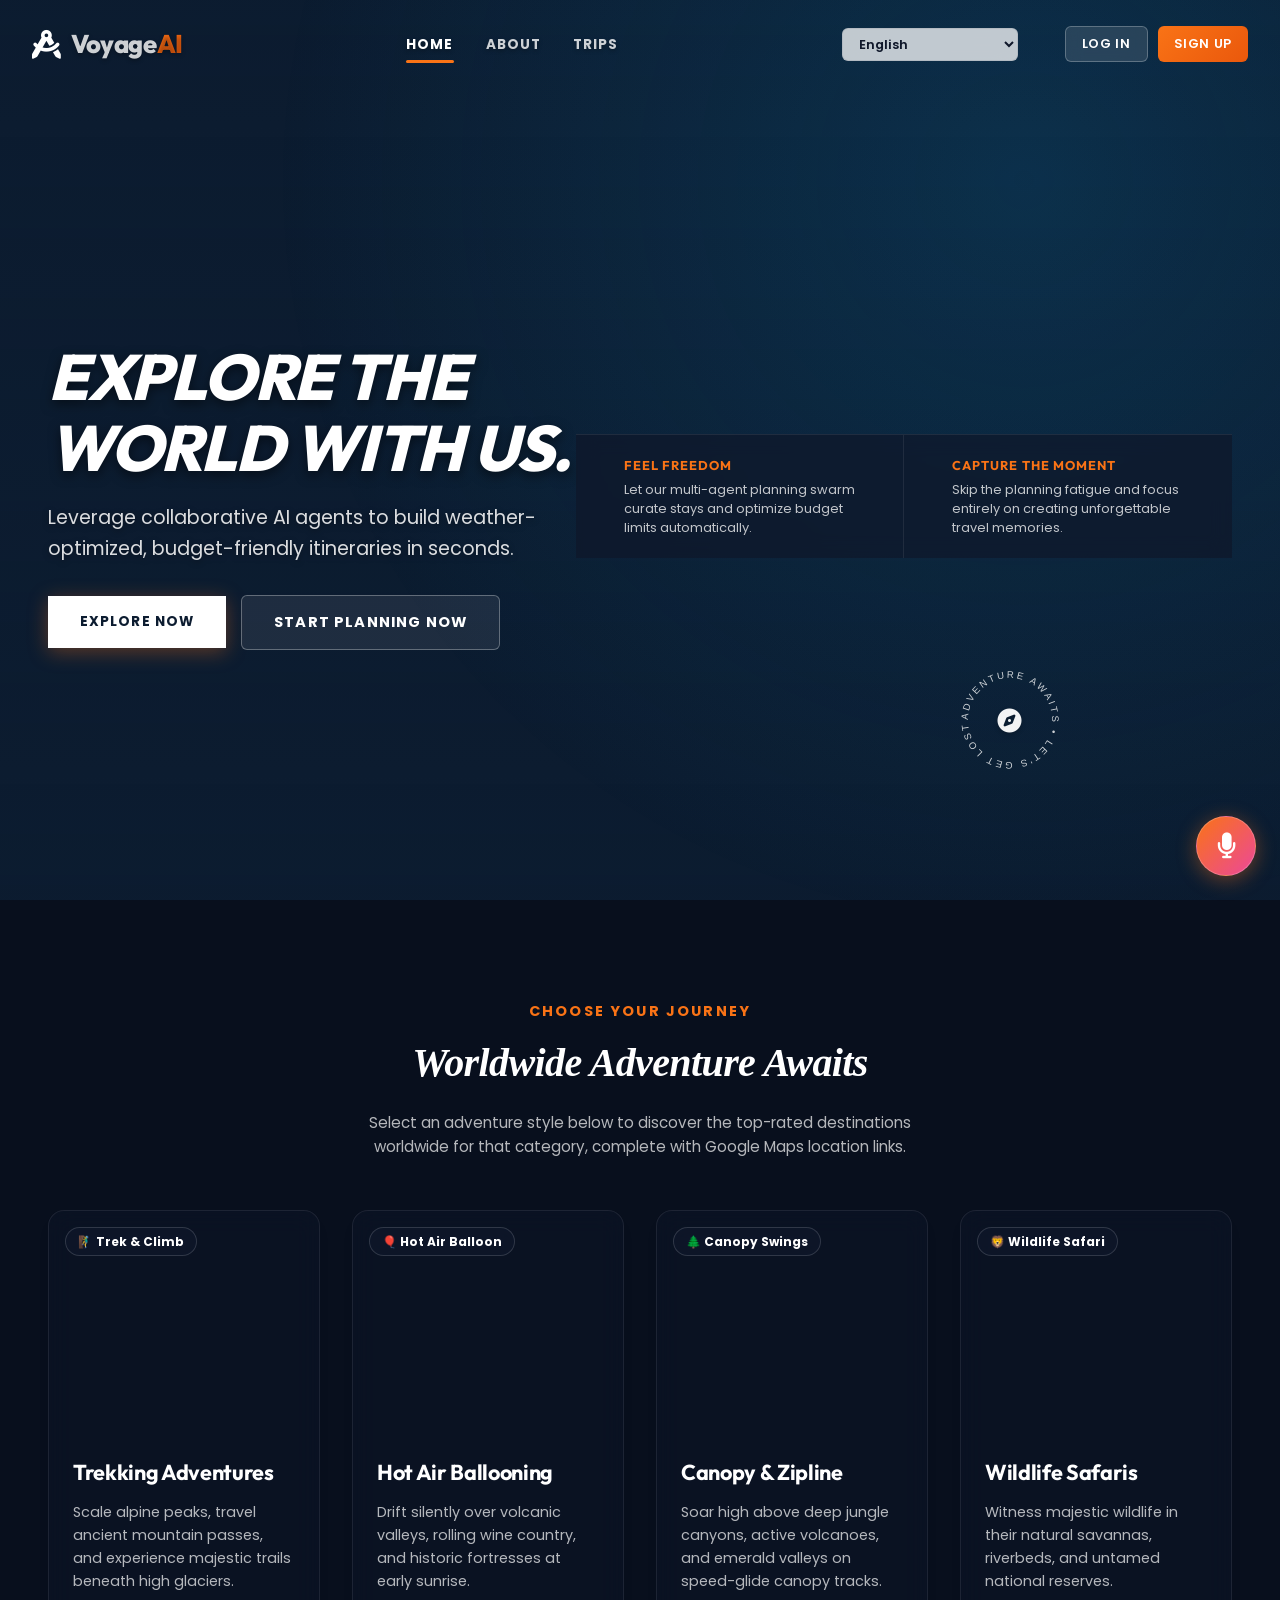
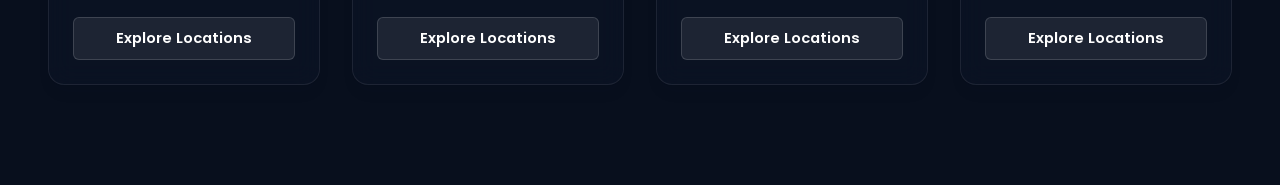
==== commit 8111e46c: "Travel Amigo complete project" ====
--- a/frontend/index.html
+++ b/frontend/index.html
@@ -36,15 +36,18 @@
             </nav>
 
             <div class="header-actions">
-                <div class="anonymous-actions" id="anonActions">
+                <div class="anonymous-actions" id="anonActions" style="margin-left: 20px;">
                     <button class="btn btn-secondary btn-sm" id="navLoginBtn">LOG IN</button>
                     <button class="btn btn-primary btn-sm btn-orange" id="navSignupBtn">SIGN UP</button>
                 </div>
-                <div class="user-profile" id="userProfile" style="display: none;">
-                    <span class="user-badge" id="navUserBadge" onclick="location.href='dashboard.html'" style="cursor: pointer;"><i class="fa-solid fa-user"></i> <span id="usernameDisplay">User</span></span>
-                    <button id="logoutBtn" class="btn btn-icon btn-logout" title="Log Out">
-                        <i class="fa-solid fa-right-from-bracket"></i>
-                    </button>
+                <div class="user-profile dropdown" id="userProfile" style="display: none; margin-left: 20px;">
+                    <span class="user-badge" id="navUserBadge" style="cursor: pointer;"><i class="fa-solid fa-user"></i> <span id="usernameDisplay">User</span> <i class="fa-solid fa-chevron-down" style="font-size: 0.7rem; margin-left: 4px;"></i></span>
+                    <div class="dropdown-menu" id="profileDropdown">
+                        <a href="dashboard.html" class="dropdown-item"><i class="fa-solid fa-table-columns"></i> Dashboard</a>
+                        <a href="trips.html" class="dropdown-item"><i class="fa-solid fa-suitcase-rolling"></i> My Trips</a>
+                        <div style="border-top: 1px solid rgba(255, 255, 255, 0.08);"></div>
+                        <button id="logoutBtn" class="dropdown-item logout-item"><i class="fa-solid fa-right-from-bracket"></i> Log Out</button>
+                    </div>
                 </div>
             </div>
         </header>
@@ -55,31 +58,38 @@
             <section id="landingSection" class="landing-view" style="width: 100%;">
                 <!-- Hero Section Banner -->
                 <div class="hero-banner">
-                    <div class="hero-slides">
-                        <div class="hero-slide active" style="background-image: linear-gradient(rgba(12, 28, 48, 0.35) 0%, rgba(12, 28, 48, 0.8) 100%), url('https://images.unsplash.com/photo-1469854523086-cc02fe5d8800?auto=format&fit=crop&w=1600&q=80');"></div>
-                        <div class="hero-slide" style="background-image: linear-gradient(rgba(12, 28, 48, 0.35) 0%, rgba(12, 28, 48, 0.8) 100%), url('https://images.unsplash.com/photo-1540959733332-eab4deceeaf7?auto=format&fit=crop&w=1600&q=80');"></div>
-                        <div class="hero-slide" style="background-image: linear-gradient(rgba(12, 28, 48, 0.35) 0%, rgba(12, 28, 48, 0.8) 100%), url('https://images.unsplash.com/photo-1502602898657-3e91760cbb34?auto=format&fit=crop&w=1600&q=80');"></div>
-                    </div>
-                    <div class="hero-scenery-overlay"></div>
+                    <!-- Single Main Page Premium Backdrop -->
+                    <div class="hero-single-backdrop" style="background-image: linear-gradient(rgba(12, 28, 48, 0.45) 0%, rgba(12, 28, 48, 0.8) 100%), url('https://images.unsplash.com/photo-1464822759023-fed622ff2c3b?auto=format&fit=crop&w=1600&q=80'); background-size: cover; background-position: center; position: absolute; top:0; left:0; width:100%; height:100%; z-index:0;">
+                        <video autoplay muted loop playsinline class="hero-bg-video" style="object-fit: cover; width:100%; height:100%; position:absolute; top:0; left:0; opacity:0.65; mix-blend-mode: overlay; pointer-events: none;">
+                            <source src="https://assets.mixkit.co/videos/preview/mixkit-flying-over-a-dense-green-forest-41604-large.mp4" type="video/mp4">
+                        </video>
+                    </div>
+                    <div class="hero-scenery-overlay" style="z-index: 1;"></div>
                     
-                    <div class="hero-left-col">
-                        <h2 id="heroTitle">EXPLORE THE WORLD WITH US.</h2>
-                        <p class="hero-tagline" id="heroSubtitle">Leverage collaborative AI agents to build weather-optimized, budget-friendly itineraries in seconds.</p>
-                        <div class="hero-cta-row">
-                            <button class="btn btn-primary btn-orange btn-lg" id="heroExploreBtn">EXPLORE NOW</button>
-                        </div>
-                    </div>
-
-                    <!-- Side Scroll Indicator -->
-                    <div class="hero-side-nav">
-                        <span class="indicator-dot active" data-index="0"></span>
-                        <span class="indicator-dot" data-index="1"></span>
-                        <span class="indicator-dot" data-index="2"></span>
-                        <span class="scroll-down-lbl" onclick="location.href='about.html'">SCROLL DOWN <div class="scroll-line"></div></span>
+                    <div class="hero-left-col" style="z-index: 2;">
+                        <h2 id="heroTitle" class="playfair-title" style="font-size: 4rem; line-height: 1.1; margin-bottom: 20px;">Let's<br>Get Lost.</h2>
+                        <p class="hero-tagline" id="heroSubtitle" style="font-size: 1.2rem; max-width: 500px; line-height: 1.6; margin-bottom: 30px;">Curated travel experiences for the wild at heart, powered by collaborative AI swarm networks.</p>
+                        <div class="hero-cta-row" style="display: flex; gap: 15px; margin-top: 10px; flex-wrap: wrap;">
+                            <button class="btn btn-primary btn-orange" id="heroExploreBtn" onclick="location.href='trips.html'" style="padding: 16px 32px; font-weight: 700; letter-spacing: 0.08em; box-shadow: 0 4px 20px rgba(249, 115, 22, 0.35);">EXPLORE FEATURED TRIPS</button>
+                            <button class="btn btn-secondary" onclick="startPlanning()" style="padding: 16px 32px; font-weight: 700; letter-spacing: 0.08em; background: rgba(255,255,255,0.08); border: 1px solid rgba(255,255,255,0.3); color: #fff;">START PLANNING NOW</button>
+                        </div>
+                    </div>
+
+                    <!-- Rotating Badge Stamp (Premium Branding Element) -->
+                    <div class="hero-badge-stamp" style="z-index: 2;">
+                        <svg viewBox="0 0 100 100" width="110" height="110">
+                            <path id="circlePath" d="M 50, 50 m -35, 0 a 35,35 0 1,1 70,0 a 35,35 0 1,1 -70,0" fill="none"></path>
+                            <text>
+                                <textPath href="#circlePath" startOffset="0%" fill="rgba(255, 255, 255, 0.8)">
+                                    ADVENTURE AWAITS • LET'S GET LOST • 
+                                </textPath>
+                            </text>
+                        </svg>
+                        <i class="fa-solid fa-compass stamp-icon"></i>
                     </div>
 
                     <!-- Bottom descriptive callouts overlay -->
-                    <div class="hero-bottom-overlay">
+                    <div class="hero-bottom-overlay" style="z-index: 2;">
                         <div class="overlay-col">
                             <h4>FEEL FREEDOM</h4>
                             <p>Let our multi-agent planning swarm curate stays and optimize budget limits automatically.</p>
@@ -87,6 +97,69 @@
                         <div class="overlay-col">
                             <h4>CAPTURE THE MOMENT</h4>
                             <p>Skip the planning fatigue and focus entirely on creating unforgettable travel memories.</p>
+                        </div>
+                    </div>
+                </div>
+            </section>
+
+            <!-- ================= ADVENTURES SECTION ================= -->
+            <section class="landing-adventures">
+                <div class="section-title-wrapper" style="margin-bottom: 50px; text-align: center;">
+                    <span class="section-subtitle" id="chooseJourneySubtitle" style="display: block; font-size: 0.9rem; letter-spacing: 0.15em; color: #f97316; font-weight: 700; margin-bottom: 8px;">CHOOSE YOUR JOURNEY</span>
+                    <h3 class="playfair-title" id="adventureAwaitsTitle" style="font-size: 2.5rem; color: #fff; margin-bottom: 16px;">Worldwide Adventure Awaits</h3>
+                    <p id="adventureDesc" style="color: rgba(255,255,255,0.7); max-width: 600px; margin: 0 auto; line-height: 1.6;">Select an adventure style below to discover the top-rated destinations worldwide for that category, complete with Google Maps location links.</p>
+                </div>
+
+                <div class="adventures-grid">
+                    <!-- 1. Trekking -->
+                    <div class="adventure-card glass-panel reveal-on-scroll">
+                        <div class="adventure-img-box">
+                            <div class="adventure-img" style="background-image: url('https://images.unsplash.com/photo-1551632811-561732d1e306?auto=format&fit=crop&w=600&q=80');"></div>
+                            <span class="adventure-tag" id="tagTrek">🧗‍♂️ Trek & Climb</span>
+                        </div>
+                        <div class="adventure-info">
+                            <h4 id="titleTrek">Trekking Adventures</h4>
+                            <p id="descTrek">Scale alpine peaks, travel ancient mountain passes, and experience majestic trails beneath high glaciers.</p>
+                            <button class="btn btn-secondary btn-block" id="btnTrek" onclick="window.showAdventureLocations('trekking')">Explore Locations</button>
+                        </div>
+                    </div>
+
+                    <!-- 2. Ballooning -->
+                    <div class="adventure-card glass-panel reveal-on-scroll">
+                        <div class="adventure-img-box">
+                            <div class="adventure-img" style="background-image: url('https://images.unsplash.com/photo-1507608869274-d3177c8bb4c7?auto=format&fit=crop&w=600&q=80');"></div>
+                            <span class="adventure-tag" id="tagBalloon">🎈 Hot Air Balloon</span>
+                        </div>
+                        <div class="adventure-info">
+                            <h4 id="titleBalloon">Hot Air Ballooning</h4>
+                            <p id="descBalloon">Drift silently over volcanic valleys, rolling wine country, and historic fortresses at early sunrise.</p>
+                            <button class="btn btn-secondary btn-block" id="btnBalloon" onclick="window.showAdventureLocations('ballooning')">Explore Locations</button>
+                        </div>
+                    </div>
+
+                    <!-- 3. Canopy -->
+                    <div class="adventure-card glass-panel reveal-on-scroll">
+                        <div class="adventure-img-box">
+                            <div class="adventure-img" style="background-image: url('https://images.unsplash.com/photo-1578894381163-e72c17f2d45f?auto=format&fit=crop&w=600&q=80');"></div>
+                            <span class="adventure-tag" id="tagCanopy">🌲 Canopy Swings</span>
+                        </div>
+                        <div class="adventure-info">
+                            <h4 id="titleCanopy">Canopy & Zipline</h4>
+                            <p id="descCanopy">Soar high above deep jungle canyons, active volcanoes, and emerald valleys on speed-glide canopy tracks.</p>
+                            <button class="btn btn-secondary btn-block" id="btnCanopy" onclick="window.showAdventureLocations('canopy')">Explore Locations</button>
+                        </div>
+                    </div>
+
+                    <!-- 4. Safari -->
+                    <div class="adventure-card glass-panel reveal-on-scroll">
+                        <div class="adventure-img-box">
+                            <div class="adventure-img" style="background-image: url('https://images.unsplash.com/photo-1547471080-7cc2caa01a7e?auto=format&fit=crop&w=600&q=80');"></div>
+                            <span class="adventure-tag" id="tagSafari">🦁 Wildlife Safari</span>
+                        </div>
+                        <div class="adventure-info">
+                            <h4 id="titleSafari">Wildlife Safaris</h4>
+                            <p id="descSafari">Witness majestic wildlife in their natural savannas, riverbeds, and untamed national reserves.</p>
+                            <button class="btn btn-secondary btn-block" id="btnSafari" onclick="window.showAdventureLocations('safari')">Explore Locations</button>
                         </div>
                     </div>
                 </div>
@@ -209,8 +282,20 @@
                 </section>
             </div>
         </div>
-
-        
+        <!-- Adventure Locations Modal -->
+        <div id="adventureLocationsModal" class="modal-overlay" style="display: none; z-index: 1000;">
+            <div class="modal-card-wrapper adventure-modal-card">
+                <button id="closeAdventureModalBtn" class="close-modal-btn"><i class="fa-solid fa-xmark"></i></button>
+                <div class="adventure-modal-body">
+                    <h3 id="adventureModalTitle" class="playfair-title" style="font-size: 1.8rem; margin-bottom: 8px; color: #fff;">Top Adventure Locations</h3>
+                    <p class="adventure-modal-intro">Explore top-rated spots around the world where you can experience this adventure, with maps and details.</p>
+                    <div class="adventure-locations-list" id="adventureLocationsList">
+                        <!-- Dynamically populated via JS -->
+                    </div>
+                </div>
+            </div>
+        </div>
+
     </div>
 
     <!-- Custom JS -->
--- a/frontend/style.css
+++ b/frontend/style.css
@@ -648,6 +648,8 @@
     display: flex;
     align-items: flex-end;
     padding: 16px 20px;
+    background-size: cover;
+    background-position: center;
 }
 
 /* Gradient backgrounds for card stubs simulating scenic views */
@@ -1314,21 +1316,92 @@
 /* ================= 4. Wizard Section ================= */
 .wizard-view {
     width: 100%;
+    max-width: 1100px;
+    margin: 0 auto 40px auto;
+    padding: 60px 48px 48px 48px;
+    background-image: linear-gradient(rgba(12, 28, 48, 0.4) 0%, rgba(12, 28, 48, 0.8) 100%), url('https://images.unsplash.com/photo-1448375240586-882707db888b?auto=format&fit=crop&w=1600&q=80');
+    background-size: cover;
+    background-position: center;
+    background-repeat: no-repeat;
+    border-radius: var(--radius-lg);
+    border: 1px solid rgba(255, 255, 255, 0.12);
+    box-shadow: 0 25px 50px -12px rgba(0, 0, 0, 0.4);
+    position: relative;
+    overflow: hidden;
+    color: #ffffff;
+    box-sizing: border-box;
+}
+
+.wizard-header {
+    text-align: center;
+    margin-bottom: 40px;
+}
+
+.wizard-hero-branding {
+    display: flex;
+    flex-direction: column;
+    align-items: center;
+    justify-content: center;
+    margin-top: 10px;
+}
+
+.wizard-subtitle-pill {
+    background: rgba(255, 255, 255, 0.15);
+    backdrop-filter: blur(8px);
+    -webkit-backdrop-filter: blur(8px);
+    color: #ffffff;
+    padding: 6px 16px;
+    border-radius: var(--radius-round);
+    font-size: 0.8rem;
+    font-weight: 600;
+    letter-spacing: 0.05em;
+    text-transform: uppercase;
+    border: 1px solid rgba(255, 255, 255, 0.2);
+    margin-bottom: 18px;
+    box-shadow: var(--shadow-sm);
+    display: inline-block;
+}
+
+.wizard-main-title {
+    font-family: 'Outfit', sans-serif;
+    font-size: 2.8rem;
+    font-weight: 800;
+    line-height: 1.2;
+    margin-bottom: 16px;
+    text-shadow: 0 4px 12px rgba(0, 0, 0, 0.5);
+    max-width: 750px;
+    letter-spacing: -0.01em;
+}
+
+.wizard-lead-desc {
+    font-size: 1.05rem;
+    color: rgba(255, 255, 255, 0.85);
     max-width: 680px;
-    margin: 0 auto;
-    padding: 30px;
-    background: #fff;
-}
-
-.wizard-header h2 {
-    font-size: 1.7rem;
+    line-height: 1.6;
+    text-shadow: 0 2px 4px rgba(0, 0, 0, 0.4);
+    margin-bottom: 0;
+}
+
+.wizard-view .btn-back {
+    color: rgba(255, 255, 255, 0.7);
+    border: 1px solid rgba(255, 255, 255, 0.2);
+    background: rgba(255, 255, 255, 0.1);
+    backdrop-filter: blur(4px);
+    -webkit-backdrop-filter: blur(4px);
+}
+
+.wizard-view .btn-back:hover {
+    color: #fff;
+    background: rgba(255, 255, 255, 0.2);
+    border-color: rgba(255, 255, 255, 0.4);
 }
 
 .wizard-stepper {
     display: flex;
     justify-content: space-between;
     position: relative;
-    margin-bottom: 32px;
+    max-width: 600px;
+    margin: 0 auto 40px auto;
 }
 
 .step-progress-line {
@@ -1337,7 +1410,7 @@
     left: 20px;
     right: 20px;
     height: 3px;
-    background: #f1f5f9;
+    background: rgba(255, 255, 255, 0.15);
     z-index: 0;
 }
 
@@ -1351,9 +1424,9 @@
 .step-number {
     width: 32px;
     height: 32px;
-    background: #fff;
-    border: 2px solid var(--border-color);
-    color: var(--text-secondary);
+    background: rgba(15, 23, 42, 0.6);
+    border: 2px solid rgba(255, 255, 255, 0.2);
+    color: rgba(255, 255, 255, 0.7);
     border-radius: 50%;
     display: flex;
     align-items: center;
@@ -1361,13 +1434,16 @@
     font-weight: 700;
     font-size: 0.85rem;
     transition: all 0.3s;
+    backdrop-filter: blur(4px);
+    -webkit-backdrop-filter: blur(4px);
+    z-index: 1;
 }
 
 .step-node.active .step-number {
     background: var(--accent-blue);
     border-color: var(--accent-blue);
     color: #fff;
-    box-shadow: 0 0 10px rgba(14, 165, 233, 0.3);
+    box-shadow: 0 0 12px rgba(14, 165, 233, 0.5);
 }
 
 .step-node.complete .step-number {
@@ -1378,13 +1454,15 @@
 
 .step-text {
     margin-top: 6px;
-    font-size: 0.7rem;
+    font-size: 0.75rem;
     font-weight: 700;
-    color: var(--text-secondary);
+    color: rgba(255, 255, 255, 0.7);
+    text-shadow: 0 1px 3px rgba(0, 0, 0, 0.5);
 }
 
 .step-node.active .step-text {
-    color: var(--accent-blue);
+    color: #fff;
+    font-weight: 700;
 }
 
 .wizard-step {
@@ -1424,144 +1502,7 @@
     width: 100%;
 }
 
-.wizard-step label {
-    display: flex;
-    align-items: center;
-    gap: 8px;
-    font-weight: 600;
-    font-size: 0.88rem;
-    color: var(--text-primary);
-    margin-bottom: 8px;
-}
-
-.wizard-step label i {
-    color: var(--accent-blue);
-    font-size: 1rem;
-}
-
-.wizard-step input[type="text"],
-.wizard-step input[type="number"],
-.wizard-step input[type="date"],
-.wizard-step textarea {
-    width: 100%;
-    padding: 12px 16px;
-    border: 1.5px solid var(--border-color);
-    border-radius: var(--radius-sm);
-    font-family: inherit;
-    font-size: 0.95rem;
-    color: var(--text-primary);
-    background-color: #f8fafc;
-    box-sizing: border-box;
-    transition: all 0.2s ease;
-}
-
-.wizard-step input[type="text"]:focus,
-.wizard-step input[type="number"]:focus,
-.wizard-step input[type="date"]:focus,
-.wizard-step textarea:focus {
-    outline: none;
-    border-color: var(--accent-blue);
-    background-color: #fff;
-    box-shadow: 0 0 0 3px rgba(14, 165, 233, 0.15);
-}
-
-.wizard-step input[type="text"]:hover,
-.wizard-step input[type="number"]:hover,
-.wizard-step input[type="date"]:hover,
-.wizard-step textarea:hover {
-    border-color: #cbd5e1;
-}
-
-/* Preferences Chips grid layout */
-.chips-container {
-    display: grid;
-    grid-template-columns: repeat(auto-fill, minmax(180px, 1fr));
-    gap: 12px;
-    width: 100%;
-    margin-top: 8px;
-}
-
-.chip {
-    display: flex;
-    align-items: center;
-    gap: 10px;
-    padding: 12px 16px;
-    background: #f8fafc;
-    border: 1.5px solid var(--border-color);
-    border-radius: var(--radius-sm);
-    cursor: pointer;
-    transition: all 0.2s;
-    user-select: none;
-}
-
-.chip:hover {
-    background: #f1f5f9;
-    border-color: #cbd5e1;
-}
-
-.chip.selected {
-    background: rgba(14, 165, 233, 0.08);
-    border-color: var(--accent-blue);
-    color: var(--accent-blue);
-    font-weight: 600;
-}
-
-/* Prevent target click selection issues on child items */
-.chip * {
-    pointer-events: none;
-}
-
-/* Icon checked/unchecked toggles inside chip */
-.chip .checked-box {
-    display: none;
-}
-
-.chip.selected .unchecked-box {
-    display: none;
-}
-
-.chip.selected .checked-box {
-    display: inline-block;
-    color: var(--accent-blue);
-}
-
-.chip .unchecked-box {
-    color: #cbd5e1;
-}
-
-.wizard-actions {
-    display: flex;
-    justify-content: space-between;
-    margin-top: 28px;
-    border-top: 1px solid var(--border-color);
-    padding-top: 20px;
-}
-
-.optimization-toggles {
-    display: grid;
-    grid-template-columns: repeat(3, 1fr);
-    gap: 12px;
-}
-
-.radio-label span {
-    display: block;
-    padding: 10px;
-    background: #f8fafc;
-    border: 1.5px solid var(--border-color);
-    border-radius: var(--radius-sm);
-    text-align: center;
-    font-size: 0.8rem;
-    font-weight: 700;
-    color: var(--text-secondary);
-    transition: all 0.2s;
-    cursor: pointer;
-}
-
-.radio-label input:checked + span {
-    border-color: var(--accent-blue);
-    background: rgba(14, 165, 233, 0.05);
-    color: var(--accent-blue);
-}
+
 
 /* ================= 5. Loading Overlay ================= */
 .loading-overlay {
@@ -1763,6 +1704,335 @@
     background: rgba(14, 165, 233, 0.08);
     color: var(--accent-blue);
     border: 1px solid rgba(14, 165, 233, 0.18);
+}
+
+.wizard-step label {
+    display: flex;
+    align-items: center;
+    gap: 8px;
+    font-weight: 600;
+    font-size: 0.88rem;
+    color: rgba(255, 255, 255, 0.95);
+    margin-bottom: 8px;
+    text-shadow: 0 1px 2px rgba(0, 0, 0, 0.3);
+}
+
+.wizard-step label i {
+    color: var(--accent-blue);
+    font-size: 1rem;
+}
+
+.wizard-step input[type="text"],
+.wizard-step input[type="number"],
+.wizard-step input[type="date"],
+.wizard-step textarea {
+    width: 100%;
+    padding: 12px 16px;
+    border: 1.5px solid rgba(255, 255, 255, 0.18);
+    border-radius: var(--radius-sm);
+    font-family: inherit;
+    font-size: 0.95rem;
+    color: #ffffff;
+    background-color: rgba(15, 23, 42, 0.55);
+    backdrop-filter: blur(8px);
+    -webkit-backdrop-filter: blur(8px);
+    box-sizing: border-box;
+    transition: all 0.3s ease;
+}
+
+.wizard-step input[type="text"]:focus,
+.wizard-step input[type="number"]:focus,
+.wizard-step input[type="date"]:focus,
+.wizard-step textarea:focus {
+    outline: none;
+    border-color: var(--accent-blue);
+    background-color: rgba(15, 23, 42, 0.75);
+    box-shadow: 0 0 0 3px rgba(14, 165, 233, 0.25);
+}
+
+.wizard-step input[type="text"]:hover,
+.wizard-step input[type="number"]:hover,
+.wizard-step input[type="date"]:hover,
+.wizard-step textarea:hover {
+    border-color: rgba(255, 255, 255, 0.3);
+}
+
+/* Horizontal search bar inside Step 1 */
+.wizard-search-bar {
+    display: flex;
+    background: rgba(15, 23, 42, 0.65);
+    backdrop-filter: blur(16px);
+    -webkit-backdrop-filter: blur(16px);
+    border: 1px solid rgba(255, 255, 255, 0.15);
+    border-radius: var(--radius-lg);
+    padding: 16px 8px;
+    width: 100%;
+    gap: 0;
+    box-shadow: 0 20px 25px -5px rgba(0, 0, 0, 0.3);
+    margin-bottom: 24px;
+    box-sizing: border-box;
+}
+
+.search-col {
+    flex: 1;
+    display: flex;
+    flex-direction: column;
+    padding: 8px 24px;
+    border-right: 1px solid rgba(255, 255, 255, 0.15);
+}
+
+.search-col:last-child {
+    border-right: none;
+}
+
+.search-col label {
+    display: flex;
+    align-items: center;
+    gap: 8px;
+    font-weight: 600;
+    font-size: 0.75rem;
+    color: rgba(255, 255, 255, 0.6) !important;
+    text-transform: uppercase;
+    letter-spacing: 0.05em;
+    margin-bottom: 8px;
+    text-shadow: none !important;
+}
+
+.search-col label i {
+    color: var(--accent-blue);
+    font-size: 0.85rem;
+}
+
+.search-col input {
+    background: transparent !important;
+    border: none !important;
+    color: #ffffff !important;
+    font-size: 1rem !important;
+    font-weight: 500;
+    padding: 4px 0 !important;
+    width: 100%;
+    outline: none !important;
+    box-shadow: none !important;
+}
+
+.search-col input::placeholder {
+    color: rgba(255, 255, 255, 0.45);
+}
+
+.search-col input[type="date"]::-webkit-calendar-picker-indicator {
+    filter: invert(1);
+    cursor: pointer;
+    opacity: 0.7;
+    transition: opacity 0.2s;
+}
+
+.search-col input[type="date"]::-webkit-calendar-picker-indicator:hover {
+    opacity: 1;
+}
+
+@media (max-width: 850px) {
+    .wizard-search-bar {
+        flex-direction: column;
+        padding: 12px;
+        gap: 8px;
+    }
+    .search-col {
+        border-right: none;
+        border-bottom: 1px solid rgba(255, 255, 255, 0.1);
+        padding: 12px 16px;
+    }
+    .search-col:last-child {
+        border-bottom: none;
+    }
+}
+
+/* Preferences Chips grid layout */
+.chips-container {
+    display: grid;
+    grid-template-columns: repeat(auto-fill, minmax(200px, 1fr));
+    gap: 16px;
+    width: 100%;
+    margin-top: 12px;
+}
+
+.chip {
+    position: relative;
+    height: 130px;
+    background-size: cover;
+    background-position: center;
+    border-radius: 12px;
+    border: 2px solid transparent;
+    cursor: pointer;
+    transition: all 0.3s cubic-bezier(0.4, 0, 0.2, 1);
+    box-shadow: 0 4px 6px -1px rgba(0, 0, 0, 0.1), 0 2px 4px -1px rgba(0, 0, 0, 0.06);
+    overflow: hidden;
+    user-select: none;
+    display: flex;
+    flex-direction: column;
+    justify-content: flex-end;
+    align-items: flex-start;
+    padding: 16px;
+}
+
+.chip::before {
+    content: '';
+    position: absolute;
+    top: 0;
+    left: 0;
+    right: 0;
+    bottom: 0;
+    background: linear-gradient(to top, rgba(15, 23, 42, 0.95) 0%, rgba(15, 23, 42, 0.2) 70%, rgba(15, 23, 42, 0.4) 100%);
+    z-index: 1;
+    transition: background 0.3s ease;
+}
+
+.chip:hover {
+    transform: translateY(-4px);
+    box-shadow: 0 10px 15px -3px rgba(0, 0, 0, 0.2), 0 4px 6px -2px rgba(0, 0, 0, 0.05);
+    border-color: rgba(255, 255, 255, 0.3);
+}
+
+.chip.selected {
+    border-color: var(--accent-blue);
+    box-shadow: 0 0 18px rgba(14, 165, 233, 0.5);
+    transform: translateY(-4px);
+}
+
+.chip.selected::before {
+    background: linear-gradient(to top, rgba(14, 165, 233, 0.75) 0%, rgba(15, 23, 42, 0.2) 70%, rgba(14, 165, 233, 0.35) 100%);
+}
+
+/* Prevent target click selection issues on child items */
+.chip * {
+    pointer-events: none;
+}
+
+.chip span {
+    position: relative;
+    z-index: 2;
+    color: #ffffff;
+    font-weight: 700;
+    font-size: 1.05rem;
+    text-shadow: 0 2px 4px rgba(0, 0, 0, 0.8);
+}
+
+/* Icon checked/unchecked toggles inside chip */
+.chip .unchecked-box,
+.chip .checked-box {
+    position: absolute;
+    top: 14px;
+    right: 14px;
+    z-index: 2;
+    font-size: 1.25rem;
+    text-shadow: 0 2px 4px rgba(0, 0, 0, 0.8);
+}
+
+.chip .checked-box {
+    display: none;
+}
+
+.chip.selected .unchecked-box {
+    display: none;
+}
+
+.chip.selected .checked-box {
+    display: inline-block;
+    color: #ffffff;
+    text-shadow: 0 0 10px rgba(255, 255, 255, 0.8);
+}
+
+.chip .unchecked-box {
+    color: rgba(255, 255, 255, 0.55);
+}
+
+/* chips style overrides inside dark wizard */
+.wizard-view .chip {
+    background-color: rgba(15, 23, 42, 0.5) !important;
+    border: 1px solid rgba(255, 255, 255, 0.15) !important;
+    color: rgba(255, 255, 255, 0.85) !important;
+}
+
+.wizard-view .chip:hover {
+    border-color: rgba(255, 255, 255, 0.4) !important;
+    transform: translateY(-2px);
+}
+
+.wizard-view .chip.selected {
+    border-color: var(--accent-blue) !important;
+    box-shadow: 0 0 14px rgba(14, 165, 233, 0.4) !important;
+}
+
+.wizard-actions {
+    display: flex;
+    justify-content: space-between;
+    margin-top: 28px;
+    border-top: 1px solid rgba(255, 255, 255, 0.15);
+    padding-top: 20px;
+}
+
+.wizard-actions .btn-primary {
+    background: linear-gradient(135deg, #f59e0b 0%, #d97706 100%) !important;
+    border: none !important;
+    color: #ffffff !important;
+    font-weight: 700 !important;
+    box-shadow: 0 4px 14px rgba(217, 119, 6, 0.4) !important;
+    transition: all 0.3s ease;
+    padding: 12px 24px;
+    border-radius: var(--radius-sm);
+}
+
+.wizard-actions .btn-primary:hover {
+    background: linear-gradient(135deg, #fbbf24 0%, #ea580c 100%) !important;
+    transform: translateY(-2px);
+    box-shadow: 0 6px 20px rgba(217, 119, 6, 0.6) !important;
+}
+
+.wizard-actions .btn-secondary {
+    background: rgba(255, 255, 255, 0.15) !important;
+    border: 1px solid rgba(255, 255, 255, 0.25) !important;
+    color: #ffffff !important;
+    backdrop-filter: blur(4px);
+    -webkit-backdrop-filter: blur(4px);
+    padding: 12px 24px;
+    border-radius: var(--radius-sm);
+    transition: all 0.3s ease;
+}
+
+.wizard-actions .btn-secondary:hover {
+    background: rgba(255, 255, 255, 0.25) !important;
+    border-color: rgba(255, 255, 255, 0.4) !important;
+    transform: translateY(-2px);
+}
+
+.optimization-toggles {
+    display: grid;
+    grid-template-columns: repeat(3, 1fr);
+    gap: 12px;
+    background: rgba(15, 23, 42, 0.4);
+    padding: 6px;
+    border-radius: var(--radius-sm);
+    border: 1px solid rgba(255, 255, 255, 0.1);
+}
+
+.radio-label span {
+    display: block;
+    padding: 10px;
+    background: transparent;
+    border: 1.5px solid transparent;
+    border-radius: var(--radius-sm);
+    text-align: center;
+    font-size: 0.8rem;
+    font-weight: 700;
+    color: rgba(255, 255, 255, 0.65);
+    transition: all 0.2s;
+    cursor: pointer;
+}
+
+.radio-label input:checked + span {
+    border-color: rgba(255, 255, 255, 0.15);
+    background: var(--blue-gradient);
+    color: #ffffff;
+    box-shadow: var(--shadow-sm);
 }
 
 .details-content-container {
@@ -2285,11 +2555,15 @@
     font-weight: 600;
     display: inline-block;
     transition: all 0.25s ease;
+    text-decoration: none;
+    cursor: pointer;
 }
 
 .highlight-tag:hover {
     background: #bae6fd;
+    color: #0369a1;
     transform: translateY(-1px);
+    box-shadow: 0 4px 8px rgba(14, 165, 233, 0.15);
 }
 
 /* Details Tabs Navigation Overhaul */
@@ -2474,38 +2748,68 @@
 }
 
 .time-slots {
+    display: grid;
+    grid-template-columns: repeat(auto-fit, minmax(230px, 1fr));
+    gap: 16px;
+}
+
+.time-slot {
     display: flex;
     flex-direction: column;
+    background: rgba(255, 255, 255, 0.45);
+    border: 1px solid rgba(255, 255, 255, 0.25);
+    border-radius: 14px;
+    padding: 18px;
     gap: 14px;
-}
-
-.time-slot {
-    display: flex;
-    background: #f8fafc;
-    border: 1px solid var(--border-color);
-    border-radius: var(--radius-sm);
-    padding: 14px 18px;
-    gap: 20px;
-    transition: all 0.2s ease;
+    transition: all 0.3s cubic-bezier(0.4, 0, 0.2, 1);
+    box-shadow: 0 4px 6px -1px rgba(0, 0, 0, 0.03), 0 2px 4px -1px rgba(0, 0, 0, 0.02);
+    min-height: 160px;
+    position: relative;
+}
+
+.time-slot::after {
+    content: '';
+    position: absolute;
+    top: 0;
+    left: 0;
+    right: 0;
+    height: 4px;
+    border-radius: 14px 14px 0 0;
+}
+
+/* Time of Day Custom Gradients */
+.slot-morning::after {
+    background: linear-gradient(to right, #f59e0b, #f97316);
+}
+.slot-afternoon::after {
+    background: linear-gradient(to right, #06b6d4, #3b82f6);
+}
+.slot-evening::after {
+    background: linear-gradient(to right, #a78bfa, #ec4899);
+}
+.slot-night::after {
+    background: linear-gradient(to right, #1e3a8a, #7c3aed);
 }
 
 .time-slot:hover {
-    background: #f1f5f9;
-    border-color: rgba(14, 165, 233, 0.15);
-}
-
-@media (max-width: 600px) {
-    .time-slot {
-        flex-direction: column;
-        gap: 8px;
-    }
-}
-
-.time-slot-label {
-    min-width: 110px;
+    transform: translateY(-4px);
+    background: rgba(255, 255, 255, 0.85);
+    border-color: rgba(14, 165, 233, 0.25);
+    box-shadow: 0 12px 20px -8px rgba(14, 165, 233, 0.15);
+}
+
+.time-slot-header {
+    display: flex;
+    justify-content: space-between;
+    align-items: center;
+    border-bottom: 1px solid rgba(0, 0, 0, 0.05);
+    padding-bottom: 10px;
+}
+
+.time-tag {
     font-weight: 700;
     color: var(--text-primary);
-    font-size: 0.8rem;
+    font-size: 0.85rem;
     text-transform: uppercase;
     letter-spacing: 0.05em;
     display: flex;
@@ -2513,13 +2817,40 @@
     gap: 8px;
 }
 
-.time-slot-label i {
-    color: var(--accent-orange);
-    font-size: 0.95rem;
+.slot-morning .time-tag i { color: #f59e0b; }
+.slot-afternoon .time-tag i { color: #06b6d4; }
+.slot-evening .time-tag i { color: #ec4899; }
+.slot-night .time-tag i { color: #7c3aed; }
+
+.map-explore-btn {
+    display: inline-flex;
+    align-items: center;
+    gap: 6px;
+    padding: 4px 10px;
+    background: rgba(14, 165, 233, 0.06);
+    border: 1px solid rgba(14, 165, 233, 0.15);
+    border-radius: 20px;
+    color: var(--accent-blue);
+    font-size: 0.72rem;
+    font-weight: 600;
+    text-decoration: none;
+    transition: all 0.2s ease;
+}
+
+.map-explore-btn:hover {
+    background: var(--accent-blue);
+    color: #ffffff;
+    border-color: var(--accent-blue);
+    box-shadow: 0 4px 8px rgba(14, 165, 233, 0.2);
+    transform: scale(1.05);
+}
+
+.map-explore-btn i {
+    font-size: 0.78rem;
 }
 
 .time-slot-text {
-    font-size: 0.9rem;
+    font-size: 0.88rem;
     color: var(--text-secondary);
     line-height: 1.6;
     flex: 1;
@@ -2582,7 +2913,7 @@
     border-radius: var(--radius-md);
     transition: all 0.25s cubic-bezier(0.4, 0, 0.2, 1);
     gap: 20px;
-    cursor: pointer;
+    cursor: default;
 }
 
 .hotel-card:hover {
@@ -2593,13 +2924,19 @@
 }
 
 .hotel-location-link {
-    color: var(--text-secondary);
+    color: var(--text-secondary) !important;
+    text-decoration: none;
     transition: all 0.2s ease;
+    cursor: pointer;
+}
+
+.hotel-location-link:hover {
+    color: var(--accent-orange) !important;
+    text-decoration: underline !important;
 }
 
 .hotel-card:hover .hotel-location-link {
-    color: var(--accent-orange);
-    text-decoration: underline;
+    color: var(--accent-orange) !important;
 }
 
 @media (max-width: 600px) {
@@ -2914,6 +3251,106 @@
     font-size: 0.88rem;
 }
 
+/* Hourly weather styles inspired by Google Weather */
+.weather-card {
+    cursor: pointer;
+}
+
+.weather-card.active {
+    background: rgba(249, 115, 22, 0.15) !important;
+    border-color: var(--accent-orange) !important;
+    box-shadow: 0 0 15px rgba(249, 115, 22, 0.25);
+    transform: translateY(-2px);
+}
+
+.google-weather-hourly-card {
+    margin-top: 15px;
+    background: rgba(15, 23, 42, 0.35) !important;
+    border: 1px solid rgba(255, 255, 255, 0.08) !important;
+    box-shadow: inset 0 1px 1px rgba(255, 255, 255, 0.05);
+}
+
+.hourly-scroll-container::-webkit-scrollbar {
+    height: 6px;
+}
+
+.hourly-scroll-container::-webkit-scrollbar-track {
+    background: rgba(255, 255, 255, 0.03);
+    border-radius: 10px;
+}
+
+.hourly-scroll-container::-webkit-scrollbar-thumb {
+    background: rgba(255, 255, 255, 0.15);
+    border-radius: 10px;
+}
+
+.hourly-scroll-container::-webkit-scrollbar-thumb:hover {
+    background: rgba(255, 255, 255, 0.25);
+}
+
+.hourly-item {
+    display: flex;
+    flex-direction: column;
+    align-items: center;
+    justify-content: space-between;
+    padding: 12px 6px;
+    min-width: 72px;
+    height: 120px;
+    background: rgba(255, 255, 255, 0.02);
+    border-radius: var(--radius-md);
+    border: 1px solid rgba(255, 255, 255, 0.03);
+    transition: all 0.2s ease;
+}
+
+.hourly-item:hover {
+    background: rgba(255, 255, 255, 0.05);
+    border-color: rgba(255, 255, 255, 0.1);
+}
+
+.hourly-time {
+    font-size: 0.75rem;
+    color: var(--text-muted);
+    font-weight: 600;
+}
+
+.hourly-icon-wrapper {
+    height: 35px;
+    display: flex;
+    align-items: center;
+    justify-content: center;
+}
+
+.hourly-icon {
+    font-size: 1.3rem;
+    color: #38bdf8; /* sky blue */
+}
+
+.hourly-temp-val {
+    font-size: 0.95rem;
+    font-weight: 700;
+    color: #fff;
+}
+
+.hourly-cond-lbl {
+    font-size: 0.65rem;
+    color: var(--text-muted);
+    max-width: 65px;
+    overflow: hidden;
+    text-overflow: ellipsis;
+    text-align: center;
+}
+
+/* Sparkline area trend line inside hourly forecast */
+.hourly-sparkline-box {
+    position: absolute;
+    bottom: 0;
+    left: 0;
+    width: 100%;
+    height: 40px;
+    pointer-events: none;
+    opacity: 0.15;
+}
+
 /* 4. Budget Breakdown Tab Styles */
 .budget-stat-row {
     display: grid;
@@ -3267,15 +3704,17 @@
 }
 
 body.home-page .app-footer {
-    position: absolute;
-    bottom: 24px;
-    left: 48px;
-    border-top: none;
-    padding: 0;
+    position: relative;
+    padding: 40px 24px;
+    border-top: 1px solid rgba(255, 255, 255, 0.1);
     color: rgba(255, 255, 255, 0.6);
+    background-color: #070d19;
     z-index: 10;
     font-size: 0.85rem;
     text-shadow: 0 1px 3px rgba(0, 0, 0, 0.4);
+    text-align: center;
+    width: 100%;
+    box-sizing: border-box;
 }
 
 body.home-page .app-footer p {
@@ -3292,14 +3731,6 @@
         min-height: 100vh;
         padding-top: 120px;
         padding-bottom: 80px;
-    }
-    body.home-page .app-footer {
-        position: static;
-        padding: 24px 24px;
-        background-color: #0c1c30;
-        width: 100%;
-        text-align: center;
-        color: rgba(255, 255, 255, 0.6);
     }
 }
 
@@ -3323,10 +3754,21 @@
     background-position: center;
     opacity: 0;
     transition: opacity 1.2s ease-in-out;
+    transform: scale(1.0);
 }
 
 .hero-slide.active {
     opacity: 1;
+    animation: kenBurnsAnimation 8s ease-out forwards;
+}
+
+@keyframes kenBurnsAnimation {
+    from {
+        transform: scale(1);
+    }
+    to {
+        transform: scale(1.08);
+    }
 }
 
 /* Ensure foreground content layers on top of slide background */
@@ -3339,6 +3781,180 @@
     z-index: 2;
 }
 
+/* Elegant serif heading styling override for Slide 0 */
+body.home-page #heroTitle.serif-title {
+    font-family: 'Playfair Display', Georgia, serif;
+    font-style: italic;
+    font-weight: 400;
+    font-size: 5.5rem;
+    line-height: 1.05;
+    text-transform: none; /* mixed case */
+    margin-bottom: 24px;
+    letter-spacing: -0.01em;
+    text-shadow: 0 4px 20px rgba(0, 0, 0, 0.45);
+}
+
+/* Explore destinations button override: flat rectangular light style */
+body.home-page #heroExploreBtn {
+    background: #ffffff;
+    color: #0c1c30;
+    border: none;
+    border-radius: 0px; /* flat rectangular */
+    padding: 16px 36px;
+    font-family: 'Poppins', sans-serif;
+    font-weight: 600;
+    font-size: 0.85rem;
+    letter-spacing: 0.15em;
+    text-transform: uppercase;
+    box-shadow: 0 4px 15px rgba(0,0,0,0.15);
+    transition: all 0.3s ease;
+}
+
+body.home-page #heroExploreBtn:hover {
+    background: #f3f4f6;
+    transform: translateY(-2px);
+    box-shadow: 0 6px 20px rgba(0,0,0,0.25);
+}
+
+/* Rotating Stamp Badge from Reference Image 1 */
+.hero-badge-stamp {
+    position: absolute;
+    right: 210px;
+    bottom: 120px;
+    width: 120px;
+    height: 120px;
+    display: flex;
+    align-items: center;
+    justify-content: center;
+    z-index: 10;
+    pointer-events: none; /* click-through */
+}
+
+.hero-badge-stamp svg {
+    width: 100%;
+    height: 100%;
+    animation: rotateStamp 20s linear infinite;
+}
+
+.hero-badge-stamp svg text {
+    font-family: 'Poppins', sans-serif;
+    font-size: 8px;
+    letter-spacing: 2px;
+    font-weight: 500;
+}
+
+.hero-badge-stamp .stamp-icon {
+    position: absolute;
+    font-size: 24px;
+    color: rgba(255, 255, 255, 0.95);
+    text-shadow: 0 2px 5px rgba(0,0,0,0.2);
+}
+
+@keyframes rotateStamp {
+    from {
+        transform: rotate(0deg);
+    }
+    to {
+        transform: rotate(360deg);
+    }
+}
+
+/* Slide Index Indicator (Bottom Left, Reference Image 1) */
+.hero-slide-num {
+    position: absolute;
+    left: 48px;
+    bottom: 120px;
+    display: flex;
+    align-items: center;
+    gap: 12px;
+    z-index: 10;
+    font-family: 'Poppins', sans-serif;
+    color: #ffffff;
+}
+
+.hero-slide-num .curr-num {
+    font-size: 1.6rem;
+    font-weight: 600;
+    letter-spacing: -0.02em;
+    line-height: 1;
+}
+
+.hero-slide-num .num-divider {
+    width: 40px;
+    height: 1px;
+    background: rgba(255, 255, 255, 0.4);
+}
+
+.hero-slide-num .total-num {
+    font-size: 0.95rem;
+    color: rgba(255, 255, 255, 0.6);
+    font-weight: 500;
+}
+
+/* Bottom Right Camper Van Preview Card (Reference Image 1) */
+.hero-preview-card {
+    position: absolute;
+    right: 48px;
+    bottom: 120px;
+    width: 130px;
+    height: 175px;
+    background: rgba(12, 28, 48, 0.35);
+    backdrop-filter: blur(12px);
+    -webkit-backdrop-filter: blur(12px);
+    border: 1px solid rgba(255, 255, 255, 0.2);
+    border-radius: 8px;
+    padding: 10px;
+    display: flex;
+    flex-direction: column;
+    gap: 10px;
+    z-index: 10;
+    box-shadow: 0 10px 30px rgba(0,0,0,0.3);
+    transition: all 0.3s ease;
+}
+
+.hero-preview-card:hover {
+    transform: translateY(-5px);
+    border-color: rgba(255, 255, 255, 0.45);
+    box-shadow: 0 15px 35px rgba(0,0,0,0.4);
+}
+
+.hero-preview-card .preview-img {
+    flex: 1;
+    width: 100%;
+    border-radius: 6px;
+    background-size: cover;
+    background-position: center;
+    transition: background-image 0.4s ease;
+}
+
+.hero-preview-card .preview-actions {
+    display: flex;
+    justify-content: space-between;
+    align-items: center;
+    gap: 8px;
+}
+
+.hero-preview-card .preview-btn {
+    background: rgba(255, 255, 255, 0.12);
+    border: 1px solid rgba(255, 255, 255, 0.2);
+    color: #ffffff;
+    border-radius: 4px;
+    width: 32px;
+    height: 32px;
+    display: flex;
+    align-items: center;
+    justify-content: center;
+    cursor: pointer;
+    transition: all 0.2s ease;
+    font-size: 0.85rem;
+}
+
+.hero-preview-card .preview-btn:hover {
+    background: #ffffff;
+    color: #0c1c30;
+    border-color: #ffffff;
+}
+
 .hero-side-nav {
     position: absolute;
     z-index: 2;
@@ -3349,10 +3965,29 @@
     z-index: 2;
 }
 
+/* Vibe Match Tag & Thumbnail Styling */
+.vibe-match-link {
+    display: inline-flex !important;
+    align-items: center;
+    gap: 8px;
+    padding: 3px 12px 3px 4px !important; /* tight left margin to encompass circle image */
+    vertical-align: middle;
+}
+
+.vibe-match-img {
+    width: 22px;
+    height: 22px;
+    border-radius: 50%;
+    object-fit: cover;
+    border: 1.5px solid rgba(255, 255, 255, 0.9);
+    box-shadow: 0 2px 4px rgba(0, 0, 0, 0.12);
+    display: block;
+}
+
 /* ================= 5. DASHBOARD EMPTY STATE CARD ================= */
 .empty-state {
-    display: flex !important;
-    flex-direction: column !important;
+    display: flex;
+    flex-direction: column;
     align-items: center;
     justify-content: center;
     padding: 60px 40px;
@@ -3407,4 +4042,1170 @@
 }
 
 
-
+/* ==========================================================================
+   10. Scrollable Landing Page Details (Wild Horizons Reference)
+   ========================================================================== */
+
+.section-title-center {
+    text-align: center;
+    max-width: 680px;
+    margin: 0 auto 48px auto;
+}
+
+.section-title-center h3 {
+    font-family: 'Outfit', sans-serif;
+    font-size: 2.5rem;
+    font-weight: 800;
+    line-height: 1.2;
+    color: #ffffff;
+    margin: 12px 0 16px 0;
+    letter-spacing: -0.02em;
+}
+
+.section-title-center p {
+    font-size: 1.05rem;
+    color: rgba(255, 255, 255, 0.7);
+    line-height: 1.6;
+}
+
+.subtitle-badge {
+    background: rgba(255, 255, 255, 0.08);
+    border: 1px solid rgba(255, 255, 255, 0.15);
+    color: var(--accent-blue);
+    padding: 6px 16px;
+    border-radius: var(--radius-round);
+    font-size: 0.8rem;
+    font-weight: 600;
+    text-transform: uppercase;
+    letter-spacing: 0.05em;
+    display: inline-block;
+}
+
+/* Adventures Grid & Cards */
+.landing-adventures {
+    padding: 100px 48px;
+    background: #080f1d;
+    position: relative;
+}
+
+.adventures-grid {
+    display: grid;
+    grid-template-columns: repeat(auto-fit, minmax(260px, 1fr));
+    gap: 32px;
+    max-width: 1280px;
+    margin: 0 auto;
+}
+
+.adventure-card {
+    background: rgba(15, 23, 42, 0.45) !important;
+    border: 1px solid rgba(255, 255, 255, 0.08) !important;
+    border-radius: 16px !important;
+    overflow: hidden;
+    transition: all 0.4s cubic-bezier(0.16, 1, 0.3, 1);
+    display: flex;
+    flex-direction: column;
+    height: 100%;
+}
+
+.adventure-card:hover {
+    transform: translateY(-8px);
+    border-color: rgba(255, 255, 255, 0.2) !important;
+    box-shadow: 0 20px 30px rgba(0, 0, 0, 0.4) !important;
+}
+
+.adventure-img-box {
+    position: relative;
+    height: 220px;
+    width: 100%;
+    overflow: hidden;
+}
+
+.adventure-img {
+    height: 100%;
+    width: 100%;
+    background-size: cover;
+    background-position: center;
+    transition: transform 6s cubic-bezier(0.16, 1, 0.3, 1);
+}
+
+.adventure-card:hover .adventure-img {
+    transform: scale(1.1); /* Slow zoom-in Ken Burns effect on card hover! */
+}
+
+.adventure-tag {
+    position: absolute;
+    top: 16px;
+    left: 16px;
+    background: rgba(15, 23, 42, 0.75);
+    backdrop-filter: blur(8px);
+    -webkit-backdrop-filter: blur(8px);
+    border: 1px solid rgba(255, 255, 255, 0.15);
+    color: #ffffff;
+    font-size: 0.75rem;
+    font-weight: 700;
+    padding: 4px 12px;
+    border-radius: var(--radius-round);
+}
+
+.adventure-info {
+    padding: 24px;
+    display: flex;
+    flex-direction: column;
+    flex: 1;
+}
+
+.adventure-info h4 {
+    font-family: 'Outfit', sans-serif;
+    font-size: 1.35rem;
+    font-weight: 700;
+    color: #ffffff;
+    margin-bottom: 12px;
+}
+
+.adventure-info p {
+    font-size: 0.9rem;
+    color: rgba(255, 255, 255, 0.7);
+    line-height: 1.6;
+    margin-bottom: 24px;
+    flex: 1;
+}
+
+.adventure-info .btn-secondary {
+    background: rgba(255, 255, 255, 0.08) !important;
+    border: 1px solid rgba(255, 255, 255, 0.15) !important;
+    color: #ffffff !important;
+    transition: all 0.3s;
+    font-weight: 600;
+}
+
+.adventure-info .btn-secondary:hover {
+    background: var(--blue-gradient) !important;
+    border-color: transparent !important;
+    box-shadow: 0 4px 12px rgba(14, 165, 233, 0.3);
+}
+
+/* Swarm Process Timeline styling */
+.landing-process {
+    padding: 100px 48px;
+    background: #060a14;
+    position: relative;
+    border-top: 1px solid rgba(255, 255, 255, 0.05);
+}
+
+.process-timeline {
+    display: grid;
+    grid-template-columns: repeat(auto-fit, minmax(300px, 1fr));
+    gap: 32px;
+    max-width: 1280px;
+    margin: 0 auto;
+}
+
+.process-step {
+    background: rgba(15, 23, 42, 0.3) !important;
+    border: 1px solid rgba(255, 255, 255, 0.05) !important;
+    border-radius: 16px !important;
+    padding: 40px 32px;
+    text-align: center;
+    position: relative;
+    transition: all 0.3s;
+}
+
+.process-step:hover {
+    border-color: rgba(255, 255, 255, 0.15) !important;
+    transform: translateY(-4px);
+}
+
+.process-node {
+    width: 48px;
+    height: 48px;
+    background: var(--blue-gradient);
+    color: #ffffff;
+    border-radius: 50%;
+    display: flex;
+    align-items: center;
+    justify-content: center;
+    font-weight: 800;
+    font-size: 1.2rem;
+    margin: 0 auto 24px auto;
+    box-shadow: 0 4px 14px rgba(14, 165, 233, 0.4);
+}
+
+.process-step h4 {
+    font-family: 'Outfit', sans-serif;
+    font-size: 1.25rem;
+    font-weight: 700;
+    color: #ffffff;
+    margin-bottom: 12px;
+}
+
+.process-step p {
+    font-size: 0.9rem;
+    color: rgba(255, 255, 255, 0.65);
+    line-height: 1.6;
+    margin-bottom: 0;
+}
+
+/* Premium CTA Section */
+.landing-cta {
+    padding: 100px 48px 120px 48px;
+    background: #060a14;
+    position: relative;
+}
+
+.cta-card {
+    max-width: 1000px;
+    margin: 0 auto;
+    background: linear-gradient(135deg, rgba(15, 23, 42, 0.75) 0%, rgba(12, 28, 48, 0.75) 100%) !important;
+    border: 1px solid rgba(255, 255, 255, 0.1) !important;
+    border-radius: 24px !important;
+    padding: 80px 48px;
+    text-align: center;
+    position: relative;
+    overflow: hidden;
+    box-shadow: 0 25px 50px -12px rgba(0, 0, 0, 0.5) !important;
+}
+
+.cta-card::before {
+    content: '';
+    position: absolute;
+    top: -50%;
+    left: -50%;
+    width: 200%;
+    height: 200%;
+    background: radial-gradient(circle, rgba(14, 165, 233, 0.1) 0%, transparent 60%);
+    pointer-events: none;
+    z-index: 0;
+}
+
+.cta-card h2 {
+    font-family: 'Outfit', sans-serif;
+    font-size: 3rem;
+    font-weight: 850;
+    line-height: 1.15;
+    color: #ffffff;
+    margin-bottom: 20px;
+    letter-spacing: -0.02em;
+    z-index: 1;
+    position: relative;
+}
+
+.cta-card p {
+    font-size: 1.15rem;
+    color: rgba(255, 255, 255, 0.75);
+    max-width: 600px;
+    margin: 0 auto 40px auto;
+    line-height: 1.6;
+    z-index: 1;
+    position: relative;
+}
+
+.cta-card .btn-primary {
+    z-index: 1;
+    position: relative;
+    padding: 16px 40px;
+    font-size: 1rem;
+    font-weight: 700;
+    letter-spacing: 0.05em;
+    border-radius: var(--radius-sm);
+    box-shadow: 0 10px 20px rgba(249, 115, 22, 0.4);
+}
+
+@media (max-width: 768px) {
+    .landing-adventures, .landing-process, .landing-cta {
+        padding: 60px 24px;
+    }
+    .cta-card {
+        padding: 48px 24px;
+    }
+    .cta-card h2 {
+        font-size: 2.2rem;
+    }
+    .section-title-center h3 {
+        font-size: 2rem;
+    }
+}
+
+/* Hero background video style */
+.hero-bg-video {
+    position: absolute;
+    top: 0;
+    left: 0;
+    width: 100%;
+    height: 100%;
+    object-fit: cover;
+    z-index: 0;
+    pointer-events: none;
+    opacity: 0.85; /* Subtle opacity blend with dark overlay */
+}
+
+/* Viewport scroll reveal animations (Framer style) */
+.reveal-on-scroll {
+    opacity: 0;
+    transform: translateY(32px);
+    transition: opacity 0.8s cubic-bezier(0.16, 1, 0.3, 1), transform 0.8s cubic-bezier(0.16, 1, 0.3, 1);
+}
+
+.reveal-on-scroll.revealed {
+    opacity: 1;
+    transform: translateY(0);
+}
+
+/* Stagger delays for Adventure Showcase grid cards */
+.adventures-grid .adventure-card:nth-child(1) {
+    transition-delay: 0.1s;
+}
+.adventures-grid .adventure-card:nth-child(2) {
+    transition-delay: 0.22s;
+}
+.adventures-grid .adventure-card:nth-child(3) {
+    transition-delay: 0.34s;
+}
+.adventures-grid .adventure-card:nth-child(4) {
+    transition-delay: 0.46s;
+}
+
+/* Stagger delays for Swarm Process timeline steps */
+.process-timeline .process-step:nth-child(1) {
+    transition-delay: 0.1s;
+}
+.process-timeline .process-step:nth-child(2) {
+    transition-delay: 0.25s;
+}
+.process-timeline .process-step:nth-child(3) {
+    transition-delay: 0.4s;
+}
+
+/* Vertical Sights/Places to Visit Grid */
+.places-grid-vertical {
+    display: flex;
+    flex-direction: column;
+    gap: 20px;
+    margin-top: 15px;
+}
+
+.vertical-place-card {
+    display: flex;
+    gap: 20px;
+    padding: 16px;
+    border-radius: 12px;
+    background: rgba(255, 255, 255, 0.45);
+    border: 1px solid rgba(255, 255, 255, 0.5);
+    transition: all 0.3s cubic-bezier(0.16, 1, 0.3, 1);
+    box-shadow: 0 4px 15px rgba(0, 0, 0, 0.05);
+}
+
+.vertical-place-card:hover {
+    transform: translateY(-2px);
+    box-shadow: 0 8px 25px rgba(0, 0, 0, 0.1);
+    border-color: rgba(2, 132, 199, 0.25);
+    background: rgba(255, 255, 255, 0.65);
+}
+
+.vertical-place-card .place-card-img {
+    width: 140px;
+    height: 110px;
+    border-radius: 8px;
+    object-fit: cover;
+    background-size: cover;
+    background-position: center;
+    flex-shrink: 0;
+    box-shadow: inset 0 0 10px rgba(0,0,0,0.05);
+}
+
+.vertical-place-card .place-card-info {
+    display: flex;
+    flex-direction: column;
+    justify-content: space-between;
+    flex: 1;
+}
+
+.vertical-place-card .place-card-info h4 {
+    font-size: 1.15rem;
+    font-weight: 700;
+    color: #1e293b;
+    margin: 0 0 6px 0;
+}
+
+.vertical-place-card .place-card-info p {
+    font-size: 0.85rem;
+    color: #64748b;
+    margin: 0 0 12px 0;
+    line-height: 1.5;
+}
+
+.vertical-place-card .place-map-btn {
+    align-self: flex-start;
+    display: inline-flex;
+    align-items: center;
+    gap: 6px;
+    font-size: 0.75rem;
+    padding: 6px 12px;
+    border-radius: 6px;
+    font-weight: 600;
+}
+
+.no-places-msg {
+    color: #64748b;
+    font-size: 0.9rem;
+    text-align: center;
+    padding: 30px;
+}
+
+@media (max-width: 600px) {
+    .vertical-place-card {
+        flex-direction: column;
+        gap: 12px;
+    }
+    .vertical-place-card .place-card-img {
+        width: 100%;
+    }
+}
+
+/* ==========================================================================
+   9. Premium Redesign Elements (Swarm SVG, Role Badges, Search Filters)
+   ========================================================================== */
+
+/* Swarm Flow SVG Styles */
+.swarm-flow-svg-wrapper {
+    width: 100%;
+    max-width: 650px;
+    margin: 0 auto;
+    padding: 20px;
+    background: rgba(15, 23, 42, 0.4);
+    border: 1px solid rgba(255, 255, 255, 0.05);
+    border-radius: var(--radius-lg);
+    box-shadow: inset 0 0 20px rgba(0,0,0,0.3);
+}
+
+.swarm-flow-svg {
+    display: block;
+    overflow: visible;
+}
+
+.flow-path-line {
+    stroke-dasharray: 8 4;
+    animation: flowDash 30s linear infinite;
+}
+
+@keyframes flowDash {
+    to {
+        stroke-dashoffset: -300;
+    }
+}
+
+.node-label {
+    font-family: 'Outfit', sans-serif;
+    letter-spacing: 0.02em;
+    pointer-events: none;
+}
+
+/* Agent Cards Overhaul */
+.agent-card-header {
+    display: flex;
+    align-items: center;
+    justify-content: space-between;
+    margin-bottom: 8px;
+    flex-wrap: wrap;
+    gap: 8px;
+}
+
+.role-badge {
+    font-size: 0.65rem;
+    font-weight: 800;
+    text-transform: uppercase;
+    letter-spacing: 0.08em;
+    padding: 3px 10px;
+    border-radius: var(--radius-round);
+}
+
+.role-orchestrator {
+    background: rgba(249, 115, 22, 0.15);
+    color: #f97316;
+    border: 1px solid rgba(249, 115, 22, 0.3);
+}
+
+.role-forecaster {
+    background: rgba(14, 165, 233, 0.15);
+    color: #38bdf8;
+    border: 1px solid rgba(14, 165, 233, 0.3);
+}
+
+.role-curator {
+    background: rgba(168, 85, 247, 0.15);
+    color: #a855f7;
+    border: 1px solid rgba(168, 85, 247, 0.3);
+}
+
+.role-routing {
+    background: rgba(16, 185, 129, 0.15);
+    color: #10b981;
+    border: 1px solid rgba(16, 185, 129, 0.3);
+}
+
+.role-auditor {
+    background: rgba(239, 68, 68, 0.15);
+    color: #ef4444;
+    border: 1px solid rgba(239, 68, 68, 0.3);
+}
+
+.swarm-core-avatar { background: rgba(249, 115, 22, 0.1); color: #f97316; }
+.weather-avatar { background: rgba(14, 165, 233, 0.1); color: #38bdf8; }
+.hotel-avatar { background: rgba(168, 85, 247, 0.1); color: #a855f7; }
+.transit-avatar { background: rgba(16, 185, 129, 0.1); color: #10b981; }
+.budget-avatar { background: rgba(239, 68, 68, 0.1); color: #ef4444; }
+
+/* Zoom transition on details cards */
+.detail-agent-card {
+    transition: transform 0.3s cubic-bezier(0.16, 1, 0.3, 1), box-shadow 0.3s ease;
+}
+
+.detail-agent-card:hover {
+    transform: translateY(-4px);
+    box-shadow: 0 12px 30px rgba(0, 0, 0, 0.25);
+    border-color: rgba(255, 255, 255, 0.15);
+}
+
+/* Trips Filtering Styles */
+.trips-filter-bar {
+    display: flex;
+    justify-content: space-between;
+    align-items: center;
+    padding: 16px 24px;
+    margin-bottom: 30px;
+    gap: 20px;
+    flex-wrap: wrap;
+}
+
+.search-input-box {
+    position: relative;
+    flex: 1;
+    min-width: 250px;
+}
+
+.search-input-box .search-icon {
+    position: absolute;
+    left: 16px;
+    top: 50%;
+    transform: translateY(-50%);
+    color: var(--text-muted);
+}
+
+.search-input-box input {
+    width: 100%;
+    padding: 12px 16px 12px 44px;
+    background: rgba(15, 23, 42, 0.5);
+    border: 1px solid var(--border-color);
+    border-radius: var(--radius-md);
+    color: #fff;
+    font-size: 0.9rem;
+    transition: all 0.2s ease;
+}
+
+.search-input-box input:focus {
+    outline: none;
+    border-color: var(--accent-blue);
+    box-shadow: 0 0 0 3px rgba(14, 165, 233, 0.15);
+    background: rgba(15, 23, 42, 0.8);
+}
+
+.filter-chips {
+    display: flex;
+    gap: 10px;
+    flex-wrap: wrap;
+}
+
+.filter-chip {
+    background: rgba(255, 255, 255, 0.05);
+    border: 1px solid var(--border-color);
+    color: var(--text-secondary);
+    padding: 8px 18px;
+    border-radius: var(--radius-round);
+    font-size: 0.82rem;
+    font-weight: 600;
+    cursor: pointer;
+    transition: all 0.2s ease;
+}
+
+.filter-chip:hover {
+    background: rgba(255, 255, 255, 0.1);
+    color: #fff;
+}
+
+.filter-chip.active {
+    background: var(--accent-orange);
+    border-color: var(--accent-orange);
+    color: #fff;
+    box-shadow: 0 4px 12px rgba(249, 115, 22, 0.35);
+}
+
+/* Card hover and image animation */
+.famous-card {
+    transition: transform 0.3s cubic-bezier(0.16, 1, 0.3, 1), box-shadow 0.3s ease;
+}
+
+.famous-card:hover {
+    transform: translateY(-6px);
+    box-shadow: 0 16px 36px rgba(0, 0, 0, 0.3);
+}
+
+.famous-card .card-image-stub {
+    background-size: cover;
+    background-position: center;
+    transition: background-size 0.3s cubic-bezier(0.16, 1, 0.3, 1);
+}
+
+.famous-card:hover .card-image-stub {
+    background-size: 106% !important; /* Zoom image visual overlay */
+}
+
+/* Playfair heading overrides */
+.playfair-title {
+    font-family: 'Playfair Display', Georgia, serif;
+    font-weight: 700;
+    font-style: italic;
+}
+
+.section-heading {
+    font-family: 'Outfit', sans-serif;
+    font-size: 1.6rem;
+    font-weight: 700;
+    letter-spacing: -0.01em;
+    margin-bottom: 12px;
+}
+
+.card-meta-sub {
+    display: flex;
+    justify-content: space-between;
+    align-items: center;
+    width: 100%;
+    margin-top: 4.5px;
+}
+
+.card-map-link {
+    display: inline-flex;
+    align-items: center;
+    gap: 4px;
+    color: #38bdf8 !important;
+    text-decoration: none;
+    font-size: 0.72rem;
+    font-weight: 700;
+    padding: 3px 8px;
+    background: rgba(15, 23, 42, 0.6);
+    border: 1px solid rgba(56, 189, 248, 0.3);
+    border-radius: 4px;
+    transition: all 0.2s ease;
+}
+
+.card-map-link:hover {
+    background: #0ea5e9;
+    color: #fff !important;
+    border-color: #0ea5e9;
+}
+
+/* Adventure Locations Modal styling */
+.adventure-modal-card {
+    max-width: 720px !important;
+    padding: 32px !important;
+    background: rgba(15, 23, 42, 0.95) !important;
+    border: 1px solid rgba(255, 255, 255, 0.1) !important;
+    backdrop-filter: blur(16px);
+}
+
+.adventure-modal-intro {
+    font-size: 0.85rem;
+    color: var(--text-secondary);
+    margin-bottom: 24px;
+}
+
+.adventure-locations-list {
+    display: flex;
+    flex-direction: column;
+    gap: 16px;
+    max-height: 400px;
+    overflow-y: auto;
+    padding-right: 8px;
+    margin-top: 10px;
+}
+
+/* Custom scrollbar for list */
+.adventure-locations-list::-webkit-scrollbar {
+    width: 6px;
+}
+.adventure-locations-list::-webkit-scrollbar-thumb {
+    background: rgba(255, 255, 255, 0.1);
+    border-radius: 3px;
+}
+
+.adventure-loc-row {
+    display: flex;
+    justify-content: space-between;
+    align-items: center;
+    padding: 16px;
+    background: rgba(255, 255, 255, 0.03);
+    border: 1px solid rgba(255, 255, 255, 0.05);
+    border-radius: var(--radius-md);
+    gap: 16px;
+    transition: all 0.2s ease;
+}
+
+.adventure-loc-row:hover {
+    background: rgba(255, 255, 255, 0.06);
+    border-color: rgba(255, 255, 255, 0.1);
+}
+
+.loc-details {
+    flex: 1;
+    text-align: left;
+}
+
+.loc-details h5 {
+    font-family: 'Outfit', sans-serif;
+    font-size: 0.95rem;
+    color: #fff;
+    margin-bottom: 4px;
+    font-weight: 600;
+}
+
+.loc-details p {
+    font-size: 0.78rem;
+    color: var(--text-secondary);
+    line-height: 1.5;
+}
+
+.loc-actions {
+    display: flex;
+    gap: 8px;
+    flex-shrink: 0;
+}
+
+.loc-actions .btn {
+    padding: 8px 12px;
+    font-size: 0.72rem;
+    font-weight: 700;
+}
+
+/* Language Selector styles */
+.language-selector {
+    display: inline-flex;
+    align-items: center;
+}
+
+.lang-select {
+    font-family: 'Poppins', sans-serif;
+    font-weight: 600;
+    font-size: 0.8rem;
+    padding: 6px 12px;
+    border-radius: var(--radius-sm);
+    border: 1px solid var(--border-color);
+    background: rgba(255, 255, 255, 0.75);
+    color: var(--text-primary);
+    cursor: pointer;
+    outline: none;
+    transition: all 0.25s ease;
+    backdrop-filter: blur(10px);
+}
+
+.lang-select:hover {
+    border-color: var(--accent-blue);
+    background: #ffffff;
+    box-shadow: 0 2px 8px rgba(14, 165, 233, 0.1);
+}
+
+.lang-select:focus {
+    border-color: var(--accent-blue);
+}
+
+
+/* User Profile Dropdown Styles */
+.user-profile.dropdown {
+    position: relative;
+}
+.dropdown-menu {
+    display: none;
+    flex-direction: column;
+    position: absolute;
+    top: calc(100% + 8px);
+    right: 0;
+    background: rgba(15, 23, 42, 0.95);
+    border: 1px solid rgba(255, 255, 255, 0.1);
+    border-radius: var(--radius-md);
+    box-shadow: 0 10px 15px -3px rgba(0, 0, 0, 0.3), 0 4px 6px -4px rgba(0, 0, 0, 0.3);
+    backdrop-filter: blur(16px);
+    z-index: 1000;
+    min-width: 160px;
+    overflow: hidden;
+    animation: slideDown 0.2s ease-out;
+}
+.dropdown-menu.show {
+    display: flex;
+}
+.dropdown-item {
+    padding: 12px 16px;
+    color: #fff;
+    text-decoration: none;
+    font-size: 0.82rem;
+    font-weight: 500;
+    display: flex;
+    align-items: center;
+    gap: 10px;
+    transition: all 0.2s ease;
+    text-align: left;
+    background: transparent;
+    border: none;
+    width: 100%;
+    cursor: pointer;
+}
+.dropdown-item:hover {
+    background: rgba(255, 255, 255, 0.05);
+    color: #fff;
+}
+.dropdown-item.logout-item {
+    color: #f87171;
+}
+.dropdown-item.logout-item:hover {
+    background: rgba(239, 68, 68, 0.1);
+    color: #ef4444;
+}
+
+/* Adventure Locations List Thumbnail styles */
+.loc-image-box {
+    width: 80px;
+    height: 80px;
+    border-radius: var(--radius-sm);
+    overflow: hidden;
+    flex-shrink: 0;
+    border: 1px solid rgba(255, 255, 255, 0.1);
+}
+.loc-image {
+    width: 100%;
+    height: 100%;
+    object-fit: cover;
+    transition: transform 0.3s ease;
+}
+.adventure-loc-row:hover .loc-image {
+    transform: scale(1.1);
+}
+
+@keyframes slideDown {
+    from {
+        opacity: 0;
+        transform: translateY(-8px);
+    }
+    to {
+        opacity: 1;
+        transform: translateY(0);
+    }
+}
+
+/* User Badge & Chevron Animation */
+.user-badge {
+    display: inline-flex;
+    align-items: center;
+    gap: 8px;
+    background: rgba(255, 255, 255, 0.05);
+    border: 1px solid rgba(255, 255, 255, 0.1);
+    padding: 6px 14px;
+    border-radius: 20px;
+    color: #fff;
+    font-family: 'Poppins', sans-serif;
+    font-size: 0.85rem;
+    font-weight: 600;
+    transition: all 0.25s ease;
+    user-select: none;
+}
+
+.user-badge:hover {
+    background: rgba(255, 255, 255, 0.1);
+    border-color: var(--accent-orange, #f97316);
+    box-shadow: 0 0 12px rgba(249, 115, 22, 0.15);
+}
+
+.user-badge i.fa-user {
+    color: var(--accent-orange, #f97316);
+    font-size: 0.88rem;
+}
+
+.user-badge i.fa-chevron-down {
+    color: var(--text-secondary, #94a3b8);
+    transition: transform 0.25s ease;
+    font-size: 0.7rem;
+}
+
+/* Rotate Chevron on Dropdown Open */
+.user-profile.dropdown.open .user-badge i.fa-chevron-down {
+    transform: rotate(180deg);
+}
+
+/* Adjust dropdown position and spacing */
+.user-profile.dropdown {
+    margin-left: 15px !important;
+}
+
+/* Floating Translator Widget CSS */
+.translator-widget-btn {
+    position: fixed;
+    bottom: 24px;
+    right: 24px;
+    width: 60px;
+    height: 60px;
+    border-radius: 50%;
+    background: linear-gradient(135deg, var(--accent-orange, #f97316), #ec4899);
+    color: #fff;
+    display: flex;
+    align-items: center;
+    justify-content: center;
+    font-size: 1.6rem;
+    cursor: pointer;
+    box-shadow: 0 4px 20px rgba(249, 115, 22, 0.4);
+    z-index: 999;
+    transition: all 0.3s cubic-bezier(0.175, 0.885, 0.32, 1.275);
+    border: 1px solid rgba(255, 255, 255, 0.2);
+}
+
+.translator-widget-btn:hover {
+    transform: scale(1.1) rotate(15deg);
+    box-shadow: 0 6px 24px rgba(249, 115, 22, 0.55);
+}
+
+.translator-widget-drawer {
+    position: fixed;
+    bottom: 96px;
+    right: 24px;
+    width: 360px;
+    height: 480px;
+    background: rgba(15, 23, 42, 0.9);
+    backdrop-filter: blur(16px);
+    -webkit-backdrop-filter: blur(16px);
+    border: 1px solid rgba(255, 255, 255, 0.1);
+    border-radius: 16px;
+    z-index: 1000;
+    box-shadow: 0 12px 40px rgba(0, 0, 0, 0.5);
+    display: flex;
+    flex-direction: column;
+    overflow: hidden;
+    transform: translateY(30px) scale(0.95);
+    opacity: 0;
+    pointer-events: none;
+    transition: all 0.3s cubic-bezier(0.16, 1, 0.3, 1);
+}
+
+.translator-widget-drawer.open {
+    transform: translateY(0) scale(1);
+    opacity: 1;
+    pointer-events: auto;
+}
+
+.translator-drawer-header {
+    background: rgba(255, 255, 255, 0.03);
+    padding: 16px;
+    display: flex;
+    align-items: center;
+    justify-content: space-between;
+    border-bottom: 1px solid rgba(255, 255, 255, 0.08);
+}
+
+.translator-drawer-header h3 {
+    margin: 0;
+    font-size: 1.1rem;
+    font-weight: 700;
+    color: #fff;
+    display: flex;
+    align-items: center;
+    gap: 8px;
+    font-family: 'Poppins', sans-serif;
+}
+
+.translator-status {
+    font-size: 0.7rem;
+    color: #10b981;
+    display: flex;
+    align-items: center;
+    gap: 4px;
+    background: rgba(16, 185, 129, 0.15);
+    padding: 2px 8px;
+    border-radius: 10px;
+}
+
+.translator-close-btn {
+    background: transparent;
+    border: none;
+    color: #94a3b8;
+    font-size: 1.1rem;
+    cursor: pointer;
+    transition: color 0.2s;
+}
+
+.translator-close-btn:hover {
+    color: #fff;
+}
+
+.translator-drawer-body {
+    padding: 16px;
+    display: flex;
+    flex-direction: column;
+    gap: 14px;
+    flex: 1;
+    overflow-y: auto;
+}
+
+.translator-input-area {
+    position: relative;
+    display: flex;
+    flex-direction: column;
+    gap: 6px;
+}
+
+.translator-textarea {
+    width: 100%;
+    height: 100px;
+    background: rgba(255, 255, 255, 0.05);
+    border: 1px solid rgba(255, 255, 255, 0.1);
+    border-radius: 8px;
+    color: #fff;
+    padding: 10px;
+    font-size: 0.88rem;
+    resize: none;
+    font-family: inherit;
+    box-sizing: border-box;
+    transition: border-color 0.2s;
+}
+
+.translator-textarea:focus {
+    outline: none;
+    border-color: var(--accent-orange, #f97316);
+    background: rgba(255, 255, 255, 0.08);
+}
+
+.translator-mic-btn {
+    position: absolute;
+    bottom: 8px;
+    right: 8px;
+    width: 32px;
+    height: 32px;
+    border-radius: 50%;
+    background: rgba(255, 255, 255, 0.1);
+    border: none;
+    color: #fff;
+    display: flex;
+    align-items: center;
+    justify-content: center;
+    cursor: pointer;
+    transition: all 0.2s;
+}
+
+.translator-mic-btn:hover {
+    background: rgba(249, 115, 22, 0.2);
+    color: var(--accent-orange, #f97316);
+}
+
+.translator-mic-btn.recording {
+    background: rgba(239, 68, 68, 0.35) !important;
+    color: #ef4444 !important;
+    animation: micPulse 1.2s infinite;
+}
+
+@keyframes micPulse {
+    0% { transform: scale(1); box-shadow: 0 0 0 0 rgba(239, 68, 68, 0.4); }
+    70% { transform: scale(1.1); box-shadow: 0 0 0 8px rgba(239, 68, 68, 0); }
+    100% { transform: scale(1); box-shadow: 0 0 0 0 rgba(239, 68, 68, 0); }
+}
+
+.translator-controls {
+    display: flex;
+    gap: 8px;
+    align-items: center;
+}
+
+.translator-select {
+    flex: 1;
+    background: rgba(15, 23, 42, 0.8);
+    border: 1px solid rgba(255, 255, 255, 0.1);
+    border-radius: 6px;
+    color: #fff;
+    padding: 8px;
+    font-size: 0.85rem;
+    height: 38px;
+}
+
+.translator-action-btn {
+    background: var(--accent-orange, #f97316);
+    border: none;
+    border-radius: 6px;
+    color: #fff;
+    padding: 8px 16px;
+    font-size: 0.85rem;
+    font-weight: 600;
+    cursor: pointer;
+    display: flex;
+    align-items: center;
+    gap: 6px;
+    transition: background 0.2s;
+    height: 38px;
+}
+
+.translator-action-btn:hover {
+    background: #ea580c;
+}
+
+.translator-output-area {
+    flex: 1;
+    background: rgba(255, 255, 255, 0.03);
+    border: 1px solid rgba(255, 255, 255, 0.06);
+    border-radius: 8px;
+    padding: 10px;
+    color: #e2e8f0;
+    font-size: 0.88rem;
+    position: relative;
+    display: flex;
+    flex-direction: column;
+    min-height: 120px;
+}
+
+.translator-output-text {
+    flex: 1;
+    overflow-y: auto;
+    white-space: pre-wrap;
+    padding-bottom: 24px;
+}
+
+.translator-speak-btn {
+    position: absolute;
+    bottom: 8px;
+    right: 8px;
+    background: transparent;
+    border: none;
+    color: #94a3b8;
+    cursor: pointer;
+    font-size: 1rem;
+    transition: color 0.2s;
+    display: none;
+}
+
+.translator-speak-btn:hover {
+    color: #fff;
+}
+
+/* Google Weather Theme Overrides for Weather Cards */
+.google-weather-days-row .weather-card {
+    background: #1f2937 !important;
+    color: #fff !important;
+    border: 1px solid rgba(255,255,255,0.05) !important;
+    transition: all 0.25s cubic-bezier(0.4, 0, 0.2, 1) !important;
+}
+
+.google-weather-days-row .weather-card:hover {
+    background: #273549 !important;
+    border-color: rgba(255,255,255,0.15) !important;
+    transform: translateY(-2px) !important;
+}
+
+.google-weather-days-row .weather-card.active {
+    background: #374151 !important;
+    border-color: #fec006 !important;
+    box-shadow: 0 4px 15px rgba(254, 192, 6, 0.2) !important;
+    transform: translateY(-2px) !important;
+}
+
+
+
+
